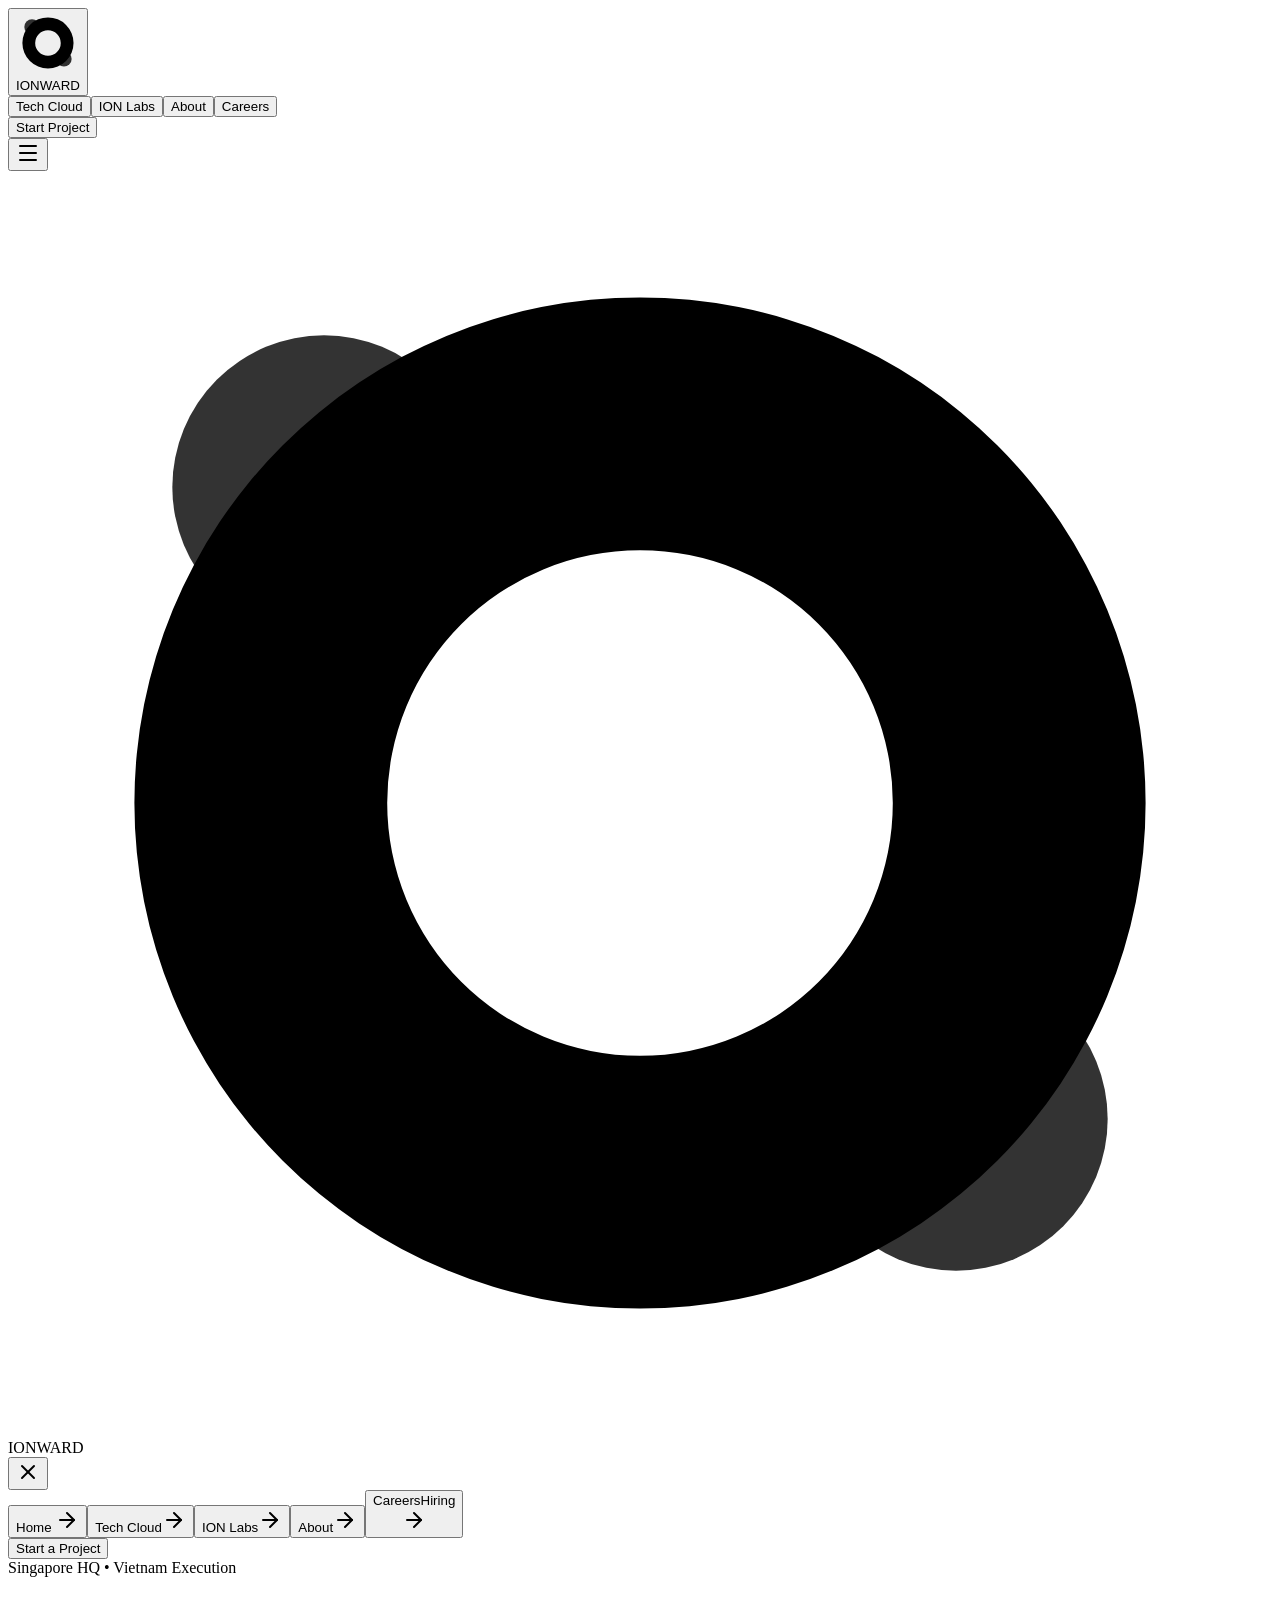
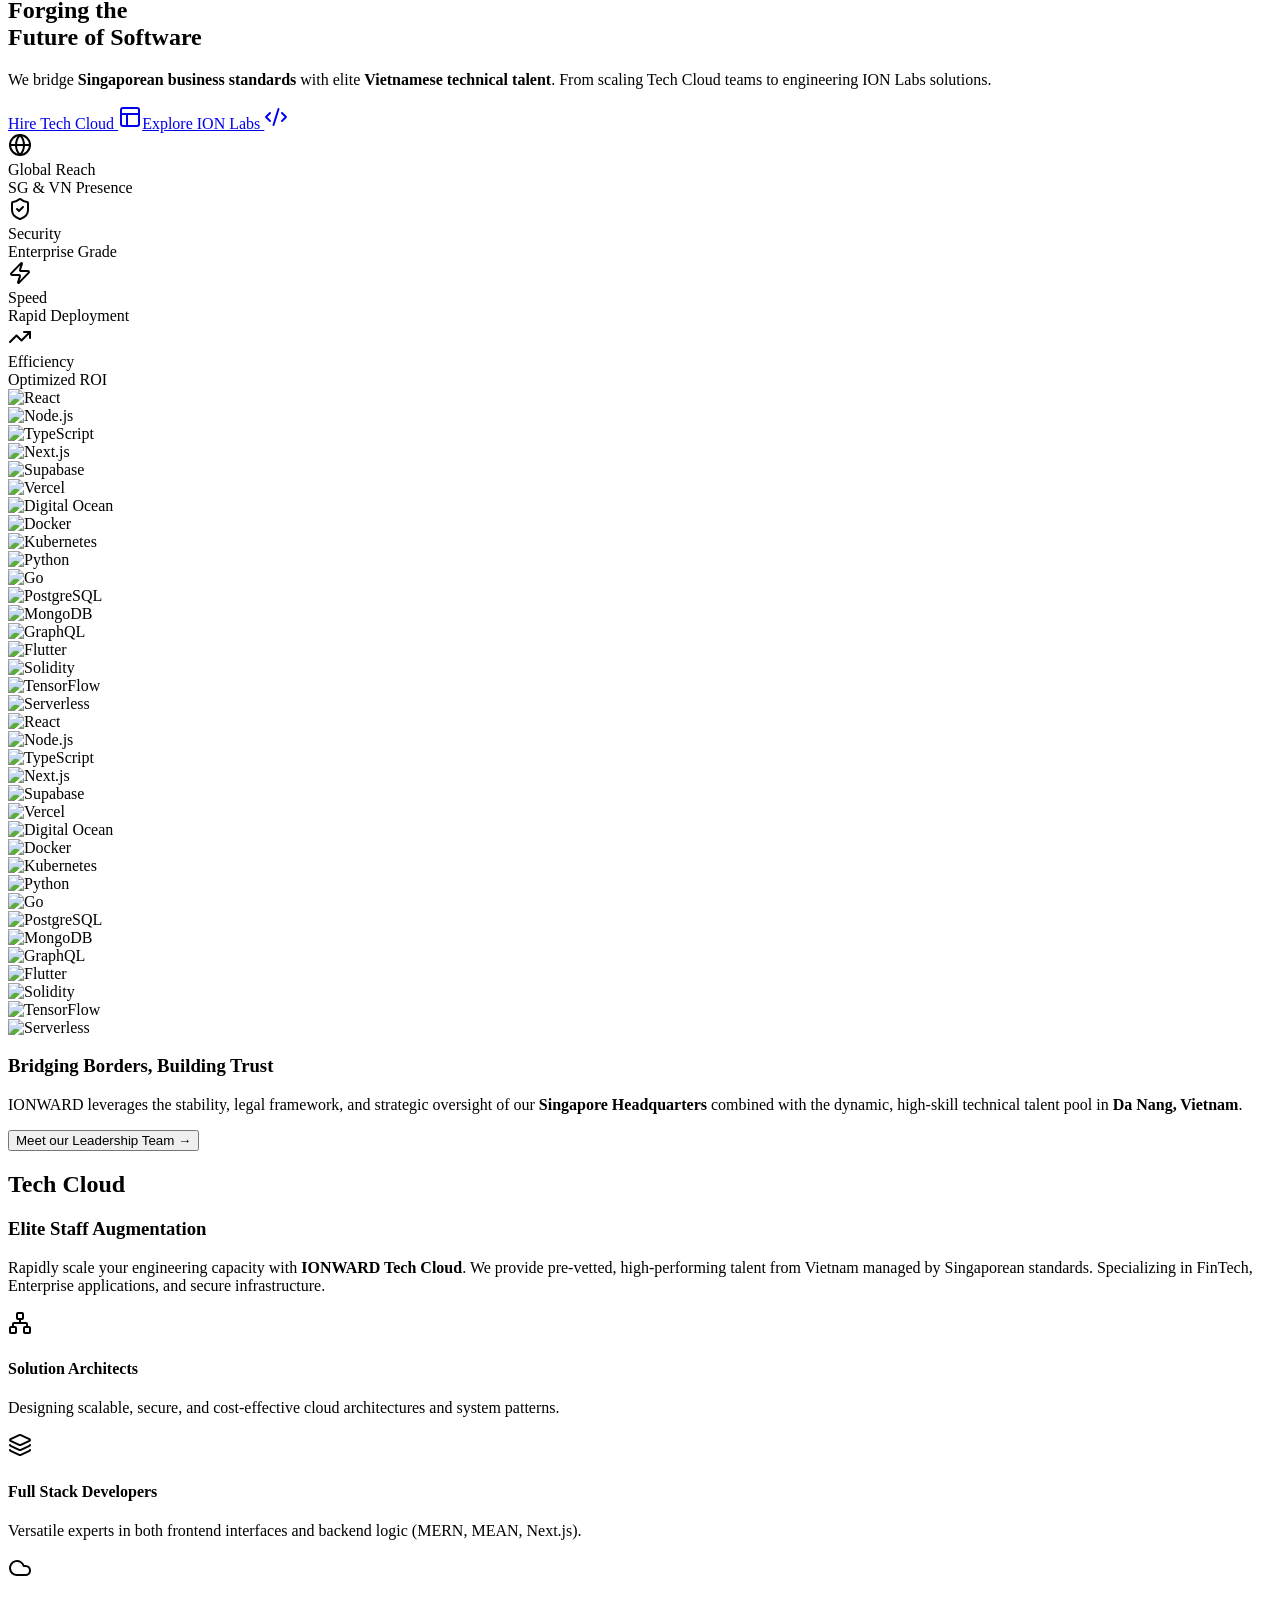
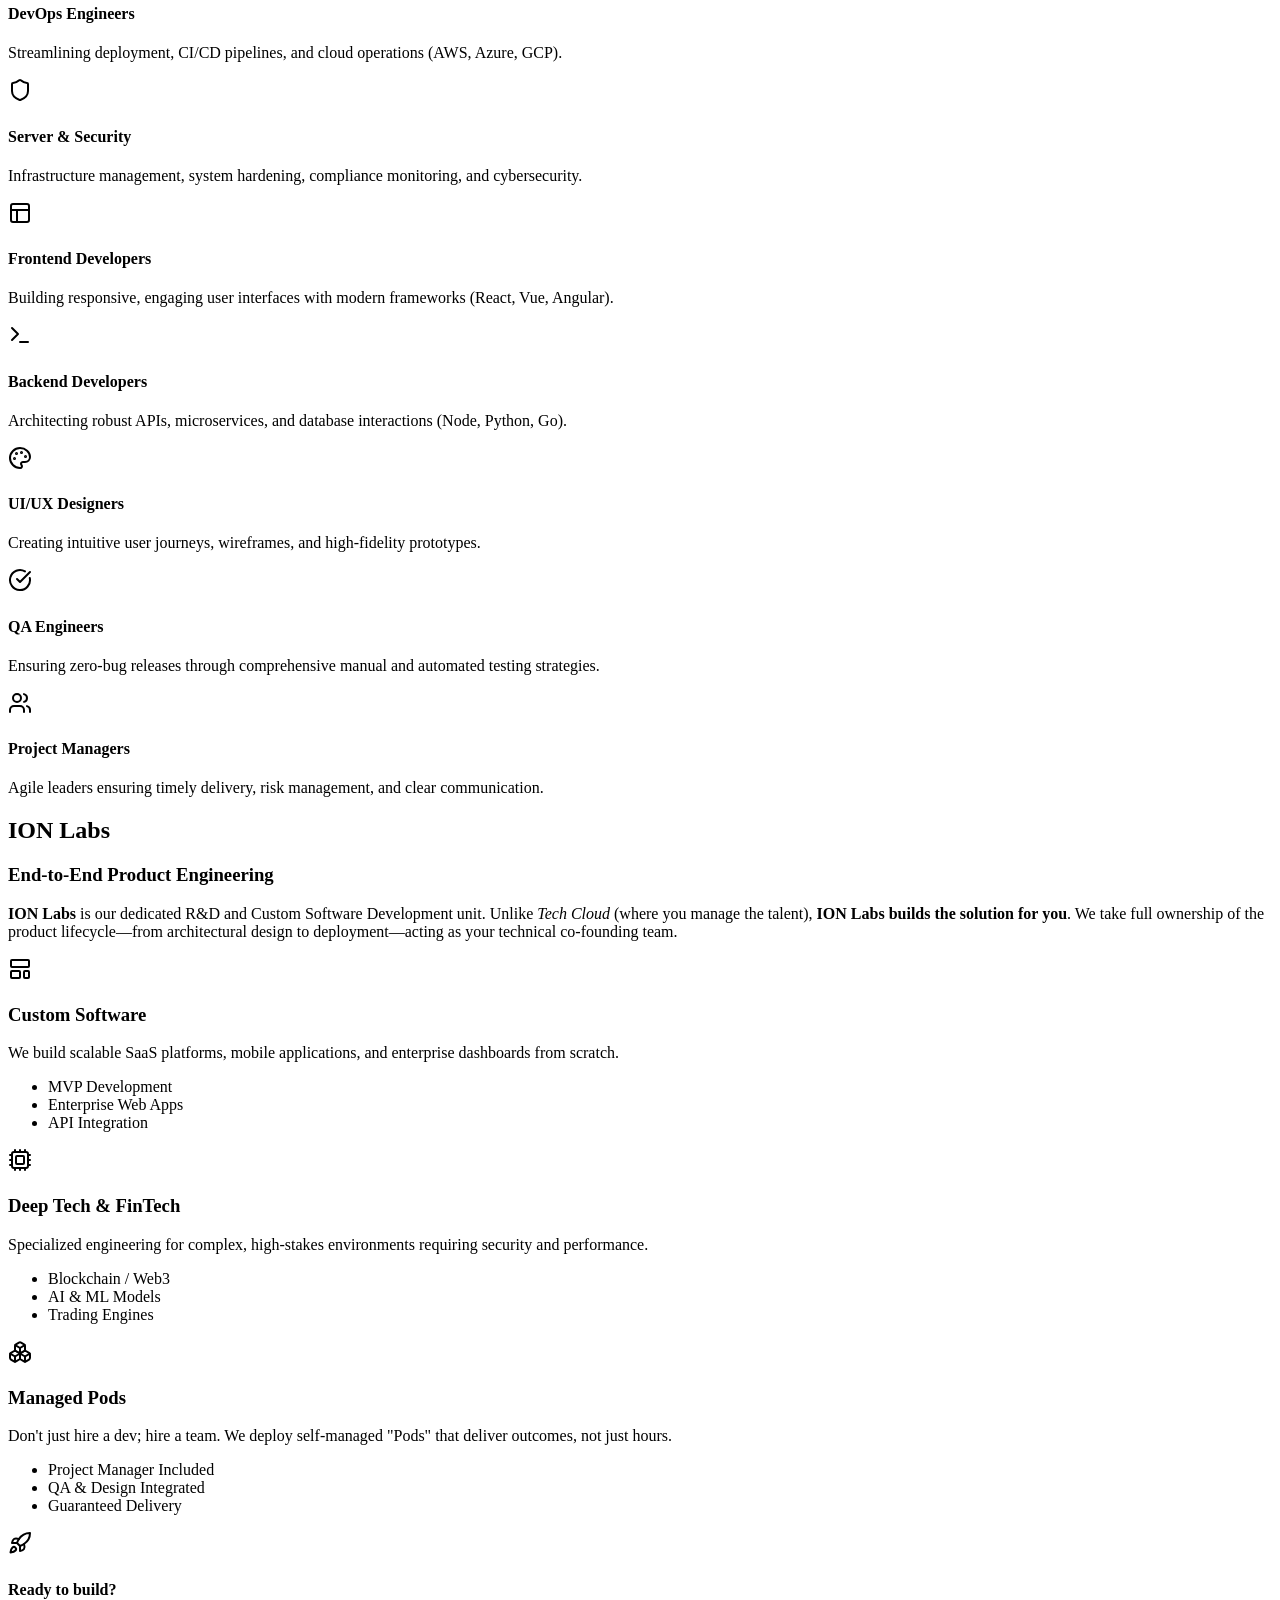
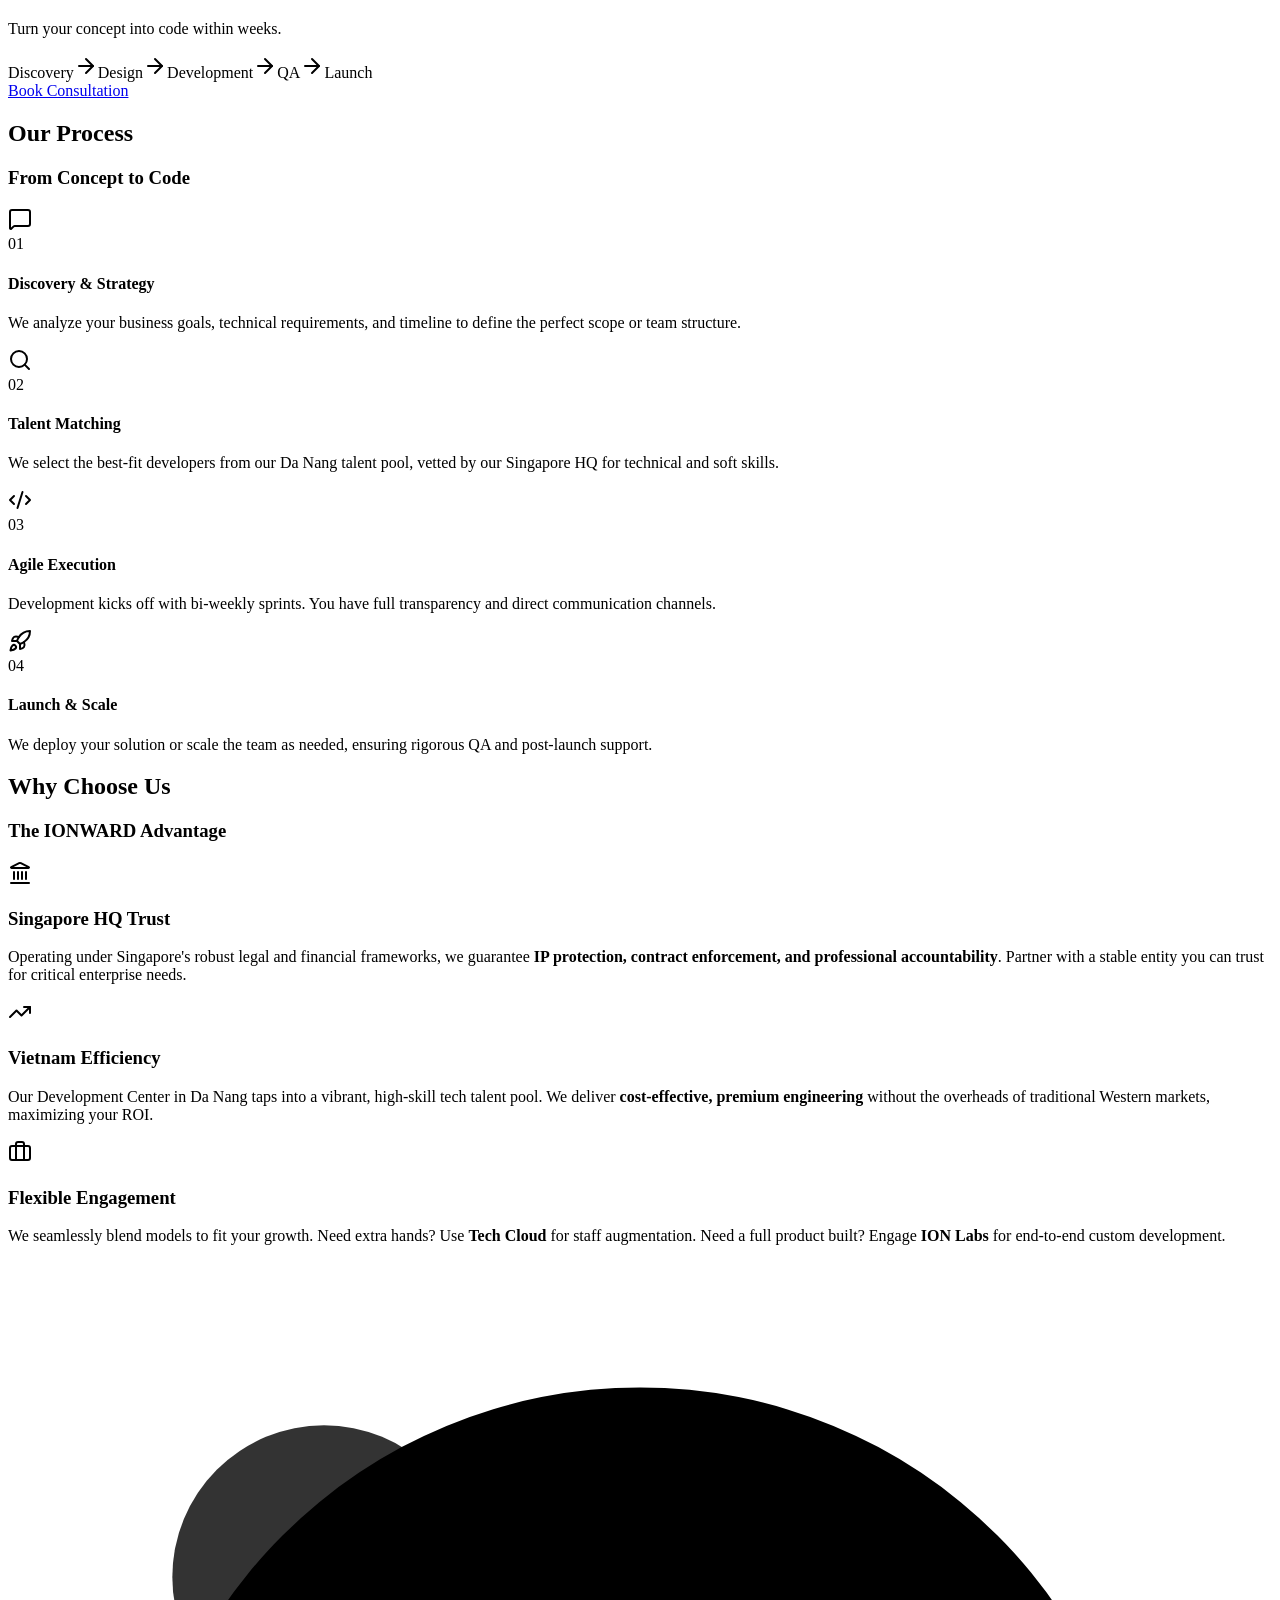
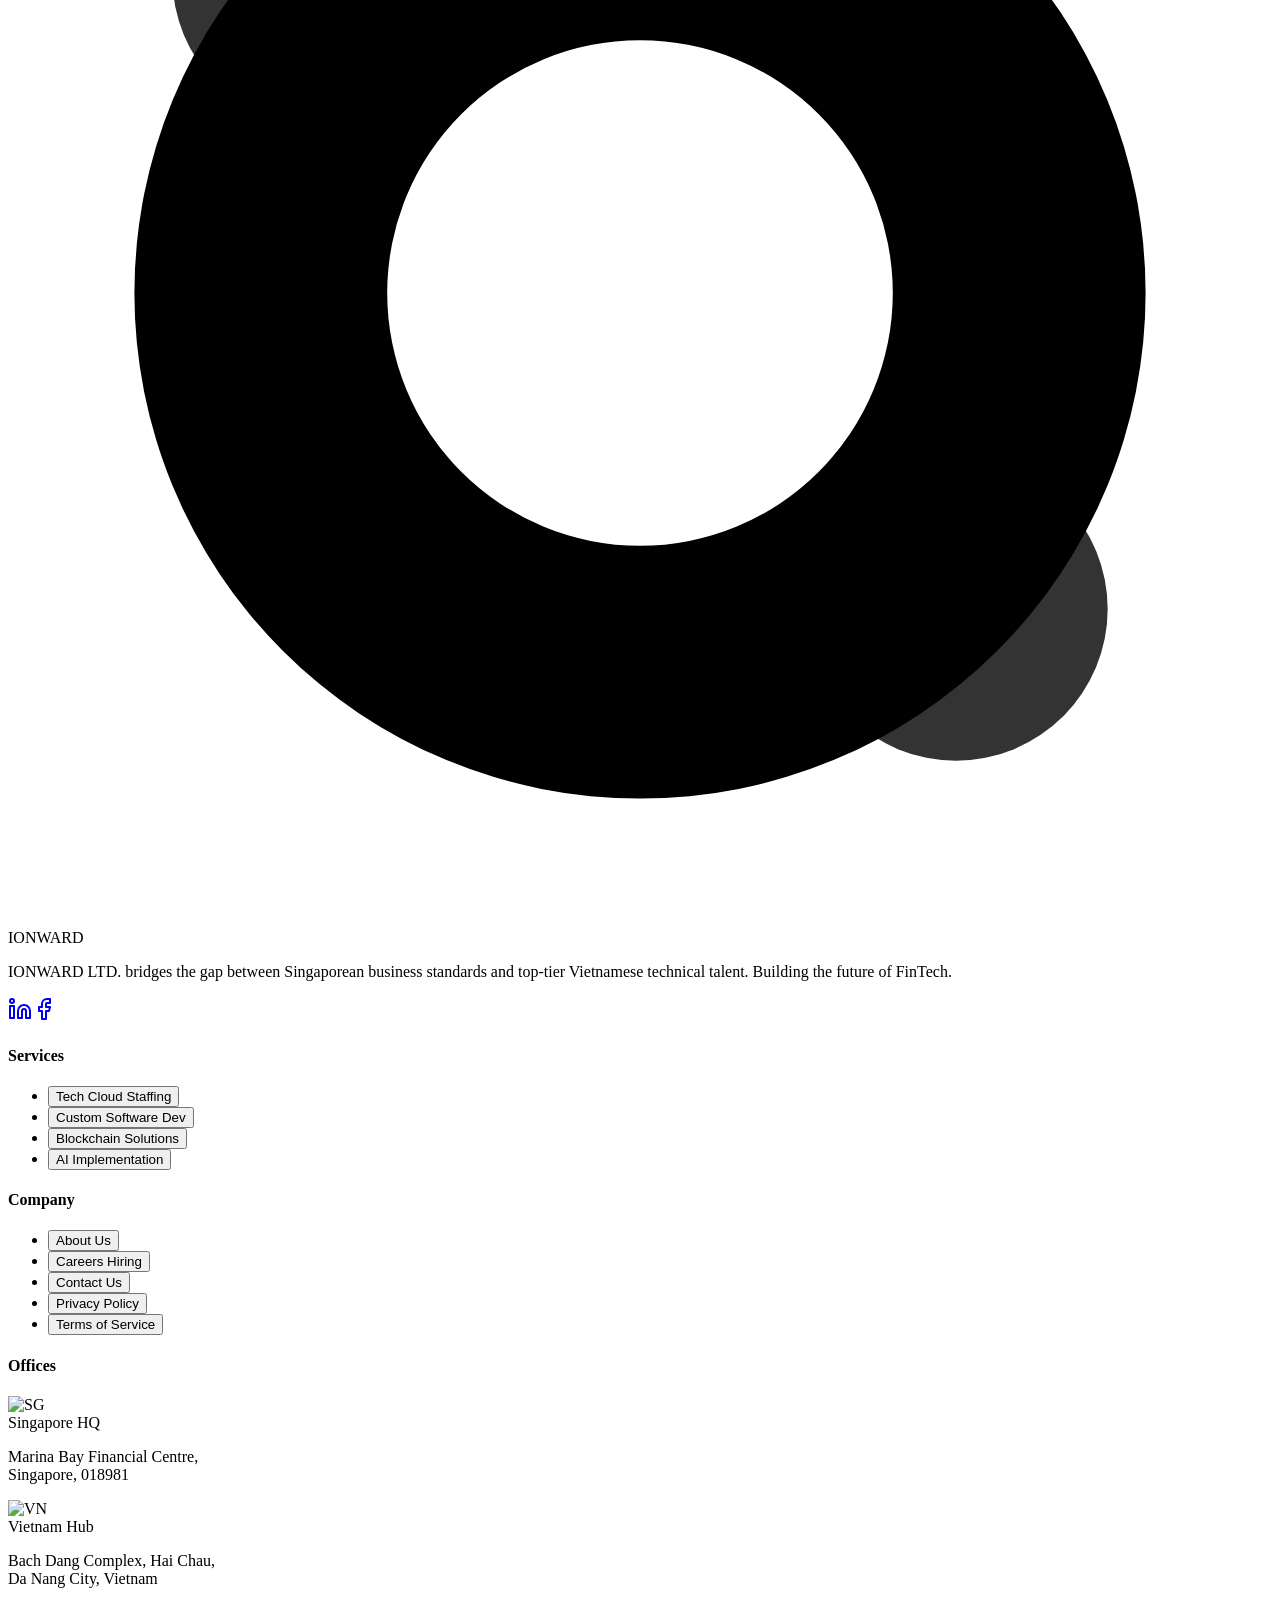
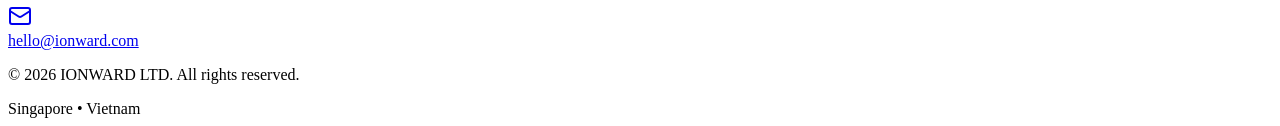
==== index.html @ 07edbe28 "Initial commit: IONWARD LTD. website" ====
<!DOCTYPE html>
<html lang="en">
  <head>
    <meta charset="UTF-8" />
    <meta name="viewport" content="width=device-width, initial-scale=1.0" />
    <title>IONWARD LTD. | Tech Cloud & ION Labs</title>
    <meta name="description" content="Singapore-based Software Development & Staff Augmentation. Expert FinTech & AI Engineering. Hiring Top Tech Talent in Vietnam." />
    
    <!-- Favicon (Teal Logo Mark) -->
    <link rel="icon" type="image/svg+xml" href="data:image/svg+xml,%3Csvg xmlns='http://www.w3.org/2000/svg' viewBox='0 0 100 100'%3E%3Cpath d='M50 10 A40 40 0 1 0 50 90 A40 40 0 1 0 50 10 Z M50 30 A20 20 0 1 1 50 70 A20 20 0 1 1 50 30 Z' fill='%23008988'/%3E%3Ccircle cx='25' cy='25' r='12' fill='%23008988' opacity='0.8'/%3E%3Ccircle cx='75' cy='75' r='12' fill='%23008988' opacity='0.8'/%3E%3C/svg%3E" />

    <!-- Tailwind CSS -->
    <script src="https://cdn.tailwindcss.com"></script>
    
    <!-- Fonts -->
    <link rel="preconnect" href="https://fonts.googleapis.com">
    <link rel="preconnect" href="https://fonts.gstatic.com" crossorigin>
    <link href="https://fonts.googleapis.com/css2?family=Plus+Jakarta+Sans:wght@300;400;500;600;700;800&display=swap" rel="stylesheet">

    <!-- Tailwind Config for Custom Colors and Animations -->
    <script>
      tailwind.config = {
        theme: {
          extend: {
            fontFamily: {
              sans: ['"Plus Jakarta Sans"', 'sans-serif'],
            },
            colors: {
              ion: {
                DEFAULT: '#008988', // Based on the teal logo provided
                light: '#26A69A',
                dark: '#00695C',
                bg: '#F8FAFC',
              },
              slate: {
                850: '#1e293b', 
                900: '#0f172a',
                950: '#020617',
              }
            },
            animation: {
              'gradient-slow': 'gradient 15s ease infinite',
              'float': 'float 6s ease-in-out infinite',
              'pulse-slow': 'pulse 4s cubic-bezier(0.4, 0, 0.6, 1) infinite',
              'scroll': 'scroll 40s linear infinite',
              'fade-in': 'fadeIn 0.5s ease-out forwards',
            },
            keyframes: {
              gradient: {
                '0%, 100%': {
                  'background-size': '200% 200%',
                  'background-position': 'left center'
                },
                '50%': {
                  'background-size': '200% 200%',
                  'background-position': 'right center'
                },
              },
              float: {
                '0%, 100%': { transform: 'translateY(0)' },
                '50%': { transform: 'translateY(-20px)' },
              },
              scroll: {
                '0%': { transform: 'translateX(0)' },
                '100%': { transform: 'translateX(-50%)' },
              },
              fadeIn: {
                '0%': { opacity: '0', transform: 'translateY(10px)' },
                '100%': { opacity: '1', transform: 'translateY(0)' },
              },
              shimmer: {
                '100%': { transform: 'translateX(100%)' }
              }
            }
          }
        }
      }
    </script>
    <style>
      /* Smooth scrolling */
      html {
        scroll-behavior: smooth;
      }

      /* Custom Scrollbar */
      ::-webkit-scrollbar {
        width: 10px;
      }
      ::-webkit-scrollbar-track {
        background: #f1f5f9; 
      }
      ::-webkit-scrollbar-thumb {
        background: #94a3b8; 
        border-radius: 5px;
        border: 2px solid #f1f5f9;
      }
      ::-webkit-scrollbar-thumb:hover {
        background: #64748b; 
      }
      
      /* Custom utility for the subtle hero background */
      .hero-gradient {
        background: linear-gradient(-45deg, #020617, #0f2e2e, #1e293b, #113030);
        background-size: 300% 300%;
        animation: hero-gradient-animation 30s ease-in-out infinite alternate;
      }

      @keyframes hero-gradient-animation {
        0% {
          background-position: 0% 50%;
        }
        50% {
          background-position: 100% 50%;
        }
        100% {
          background-position: 0% 50%;
        }
      }
    </style>

<link rel="stylesheet" href="/index.css">
  <script type="importmap">
{
  "imports": {
    "react-dom/": "https://esm.sh/react-dom@^19.2.3/",
    "lucide-react": "https://esm.sh/lucide-react@^0.562.0",
    "react/": "https://esm.sh/react@^19.2.3/",
    "react": "https://esm.sh/react@^19.2.3"
  }
}
</script>
  <script type="module" crossorigin src="/assets/index-W-y3HsXq.js"></script>
</head>
  <body class="bg-ion-bg text-slate-800 antialiased">
    <div id="root"></div>
</body>
</html>
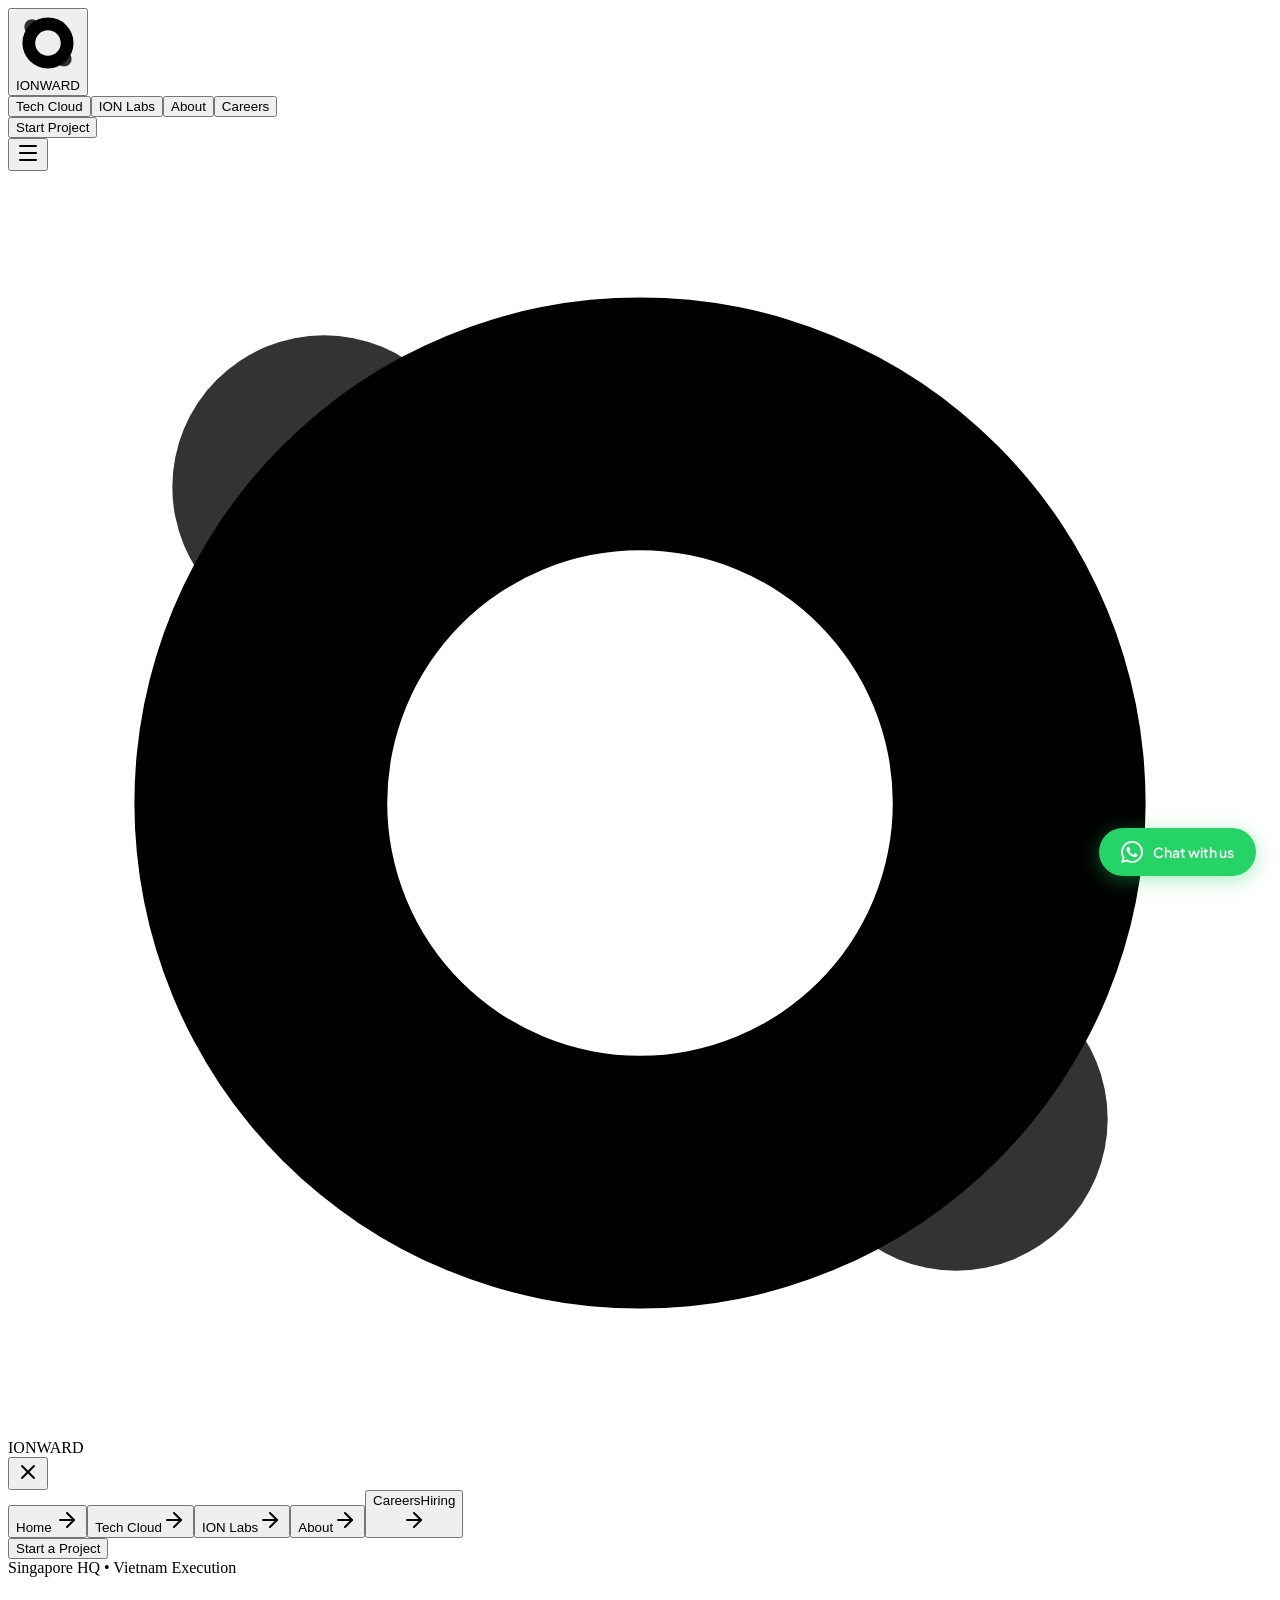
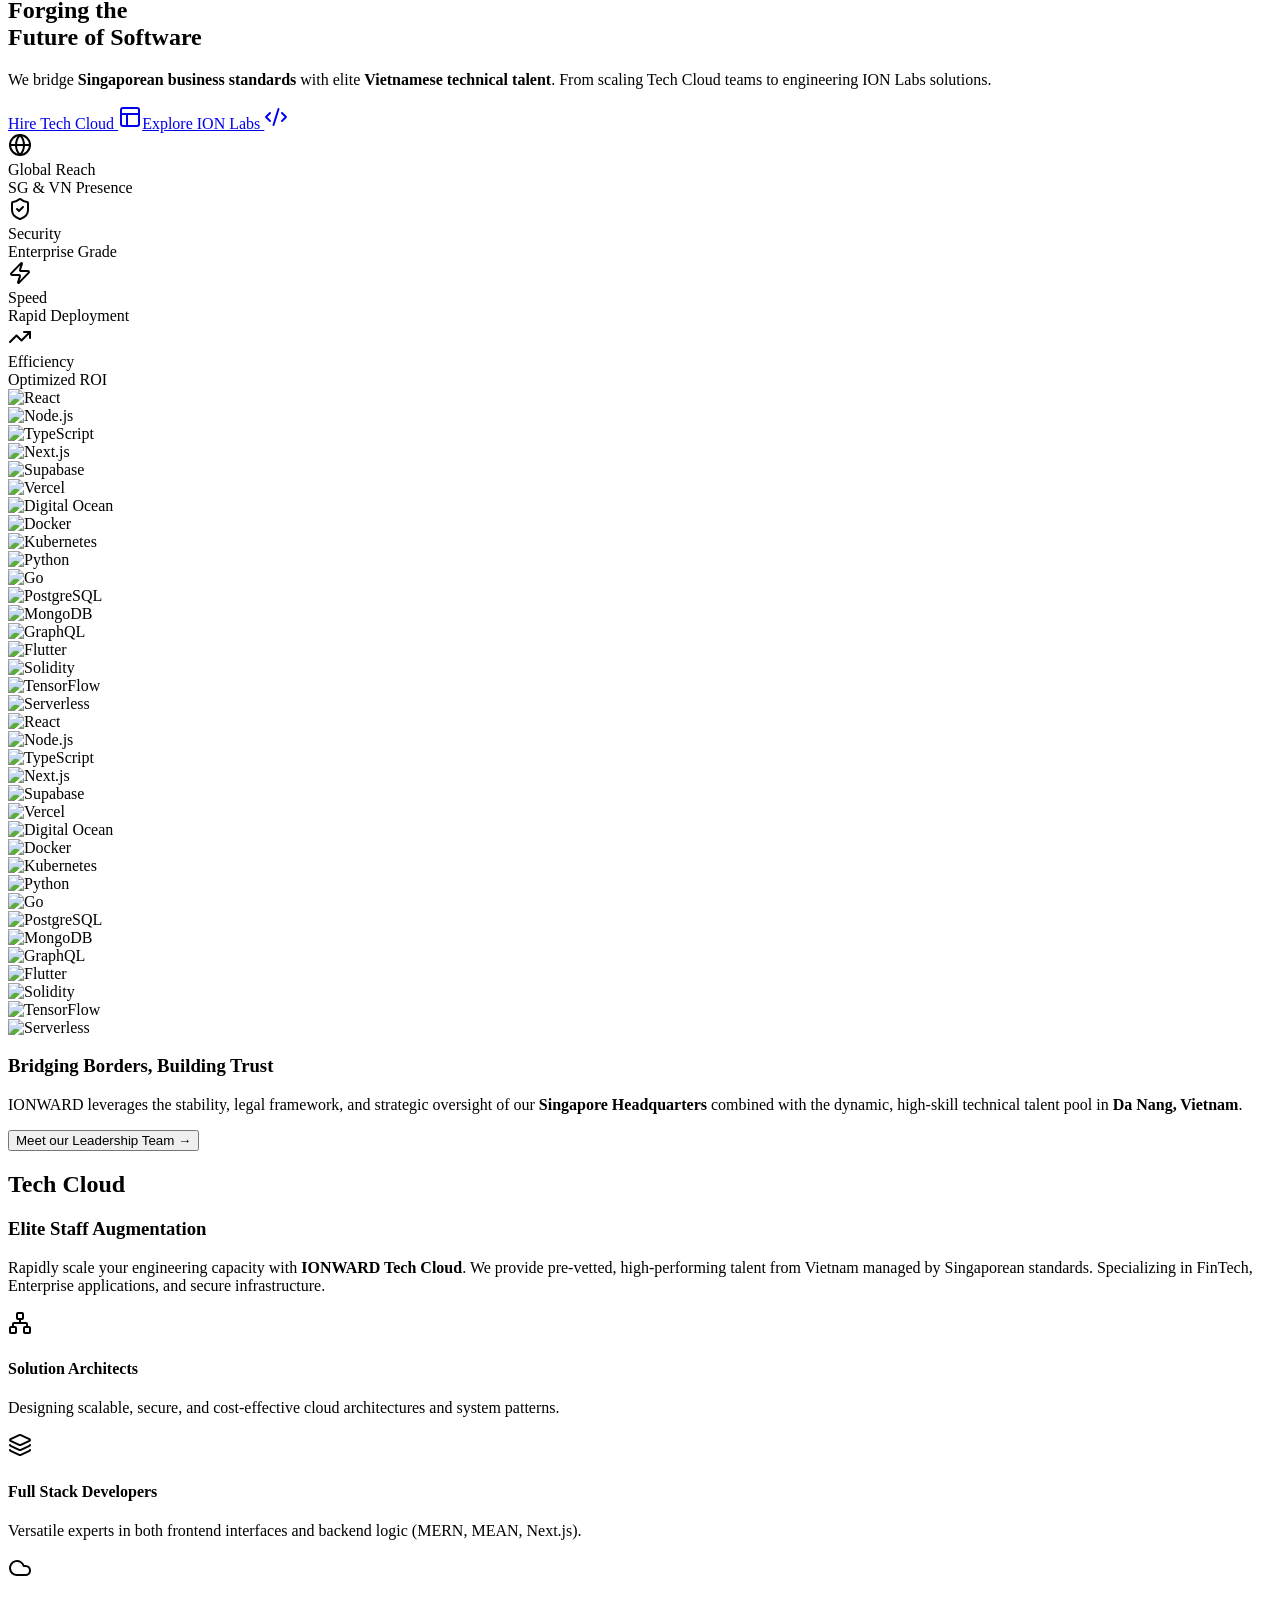
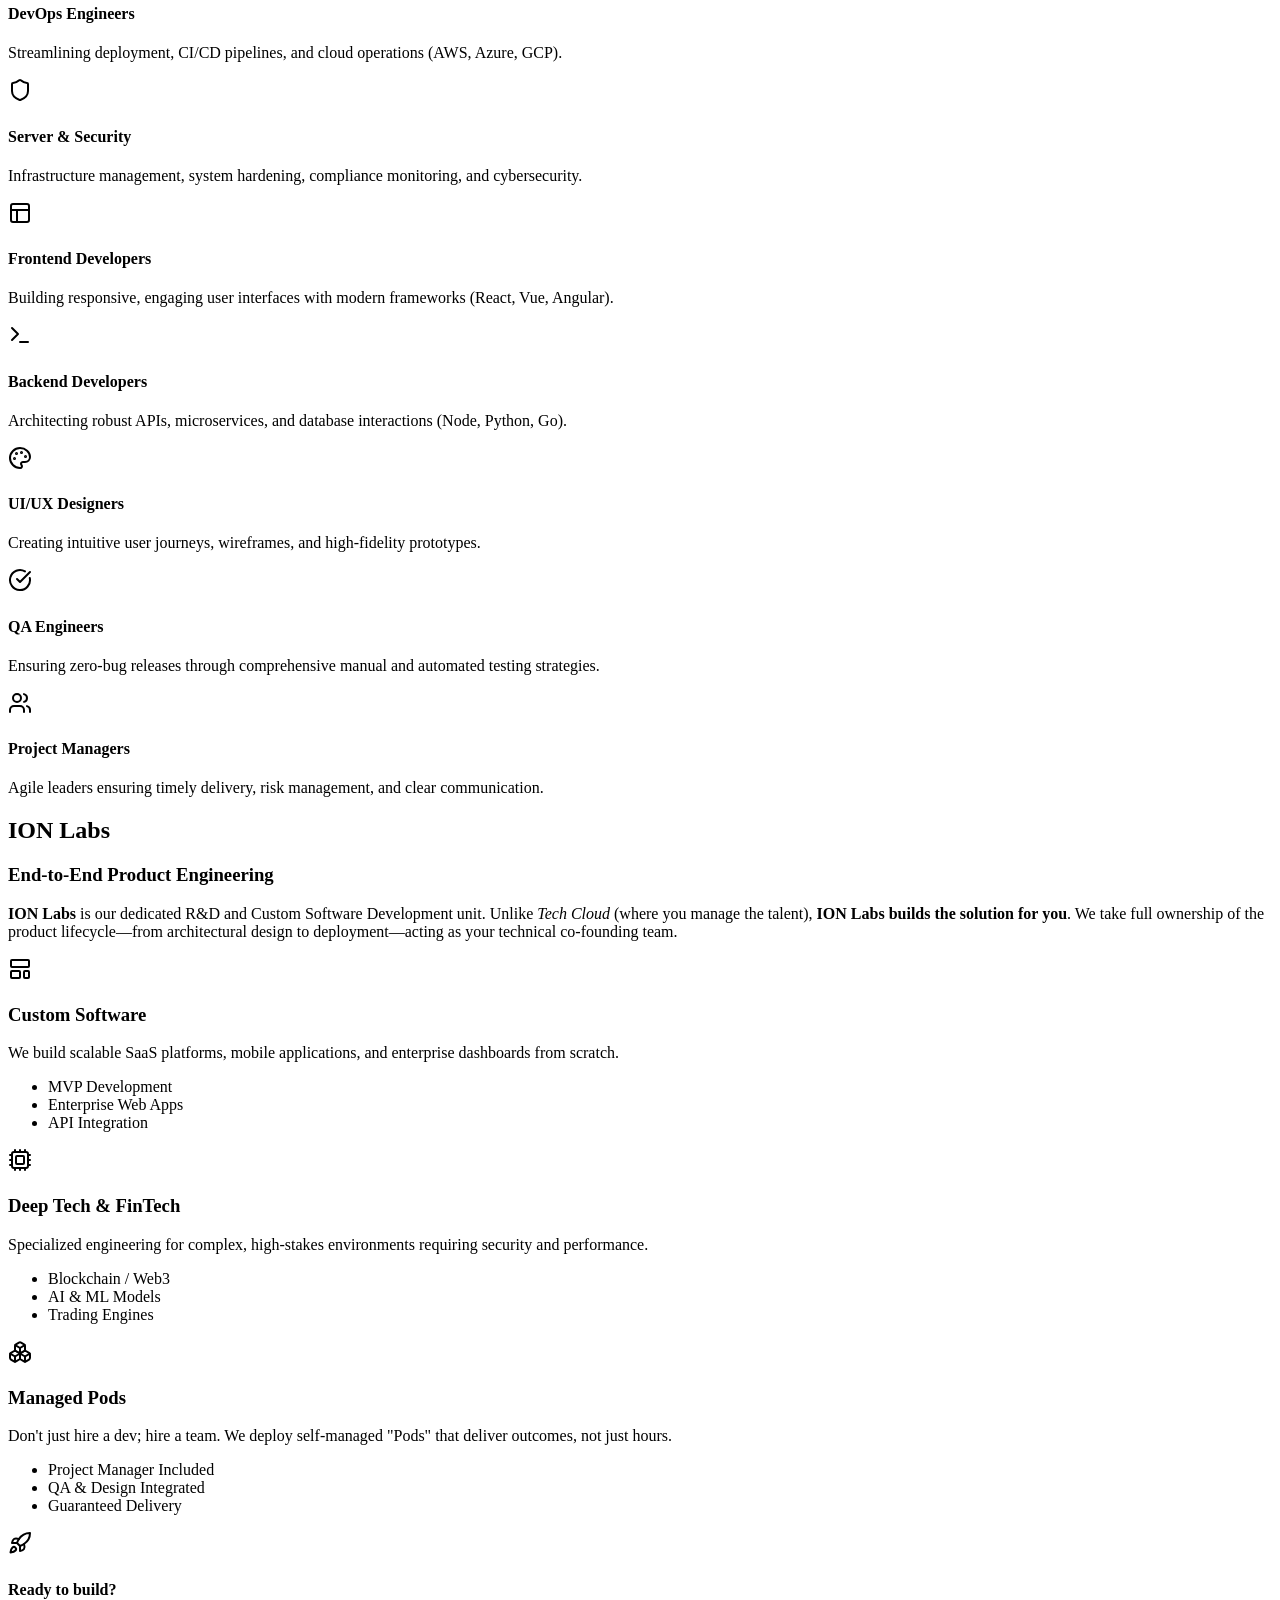
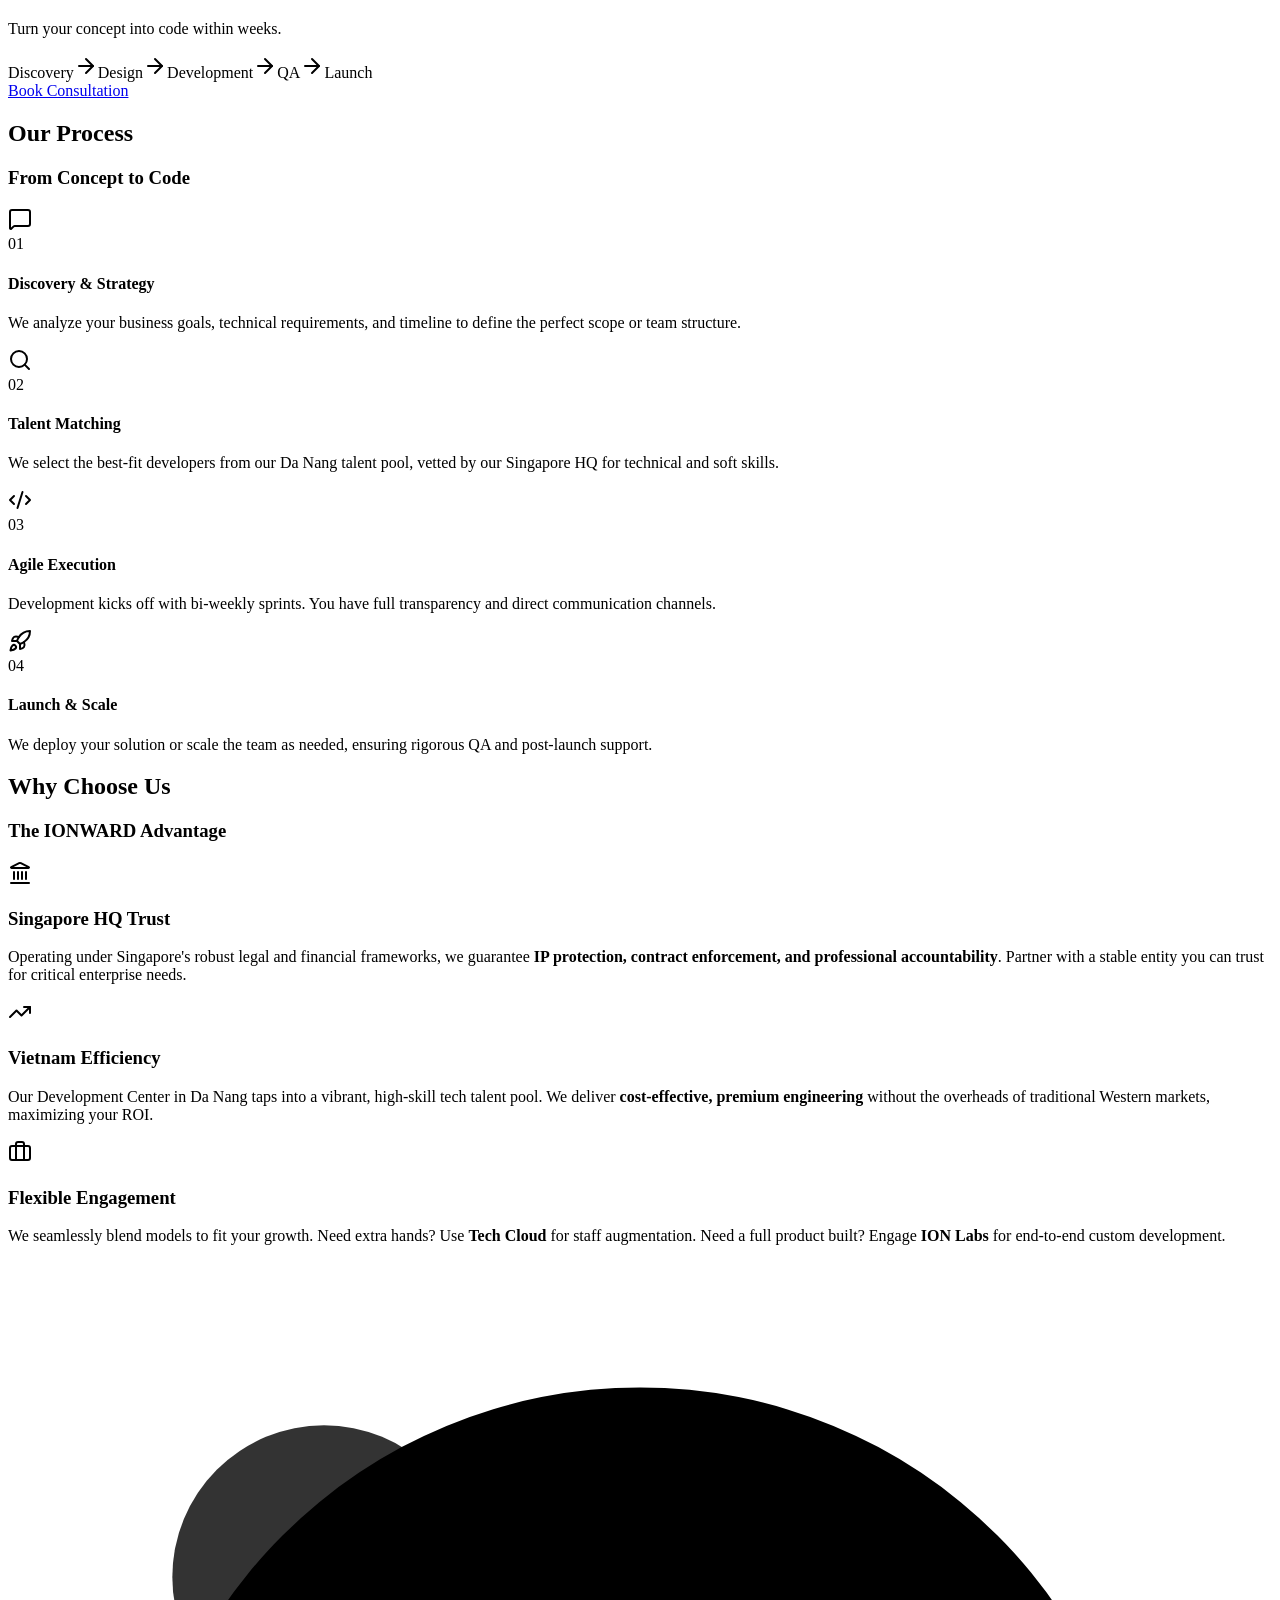
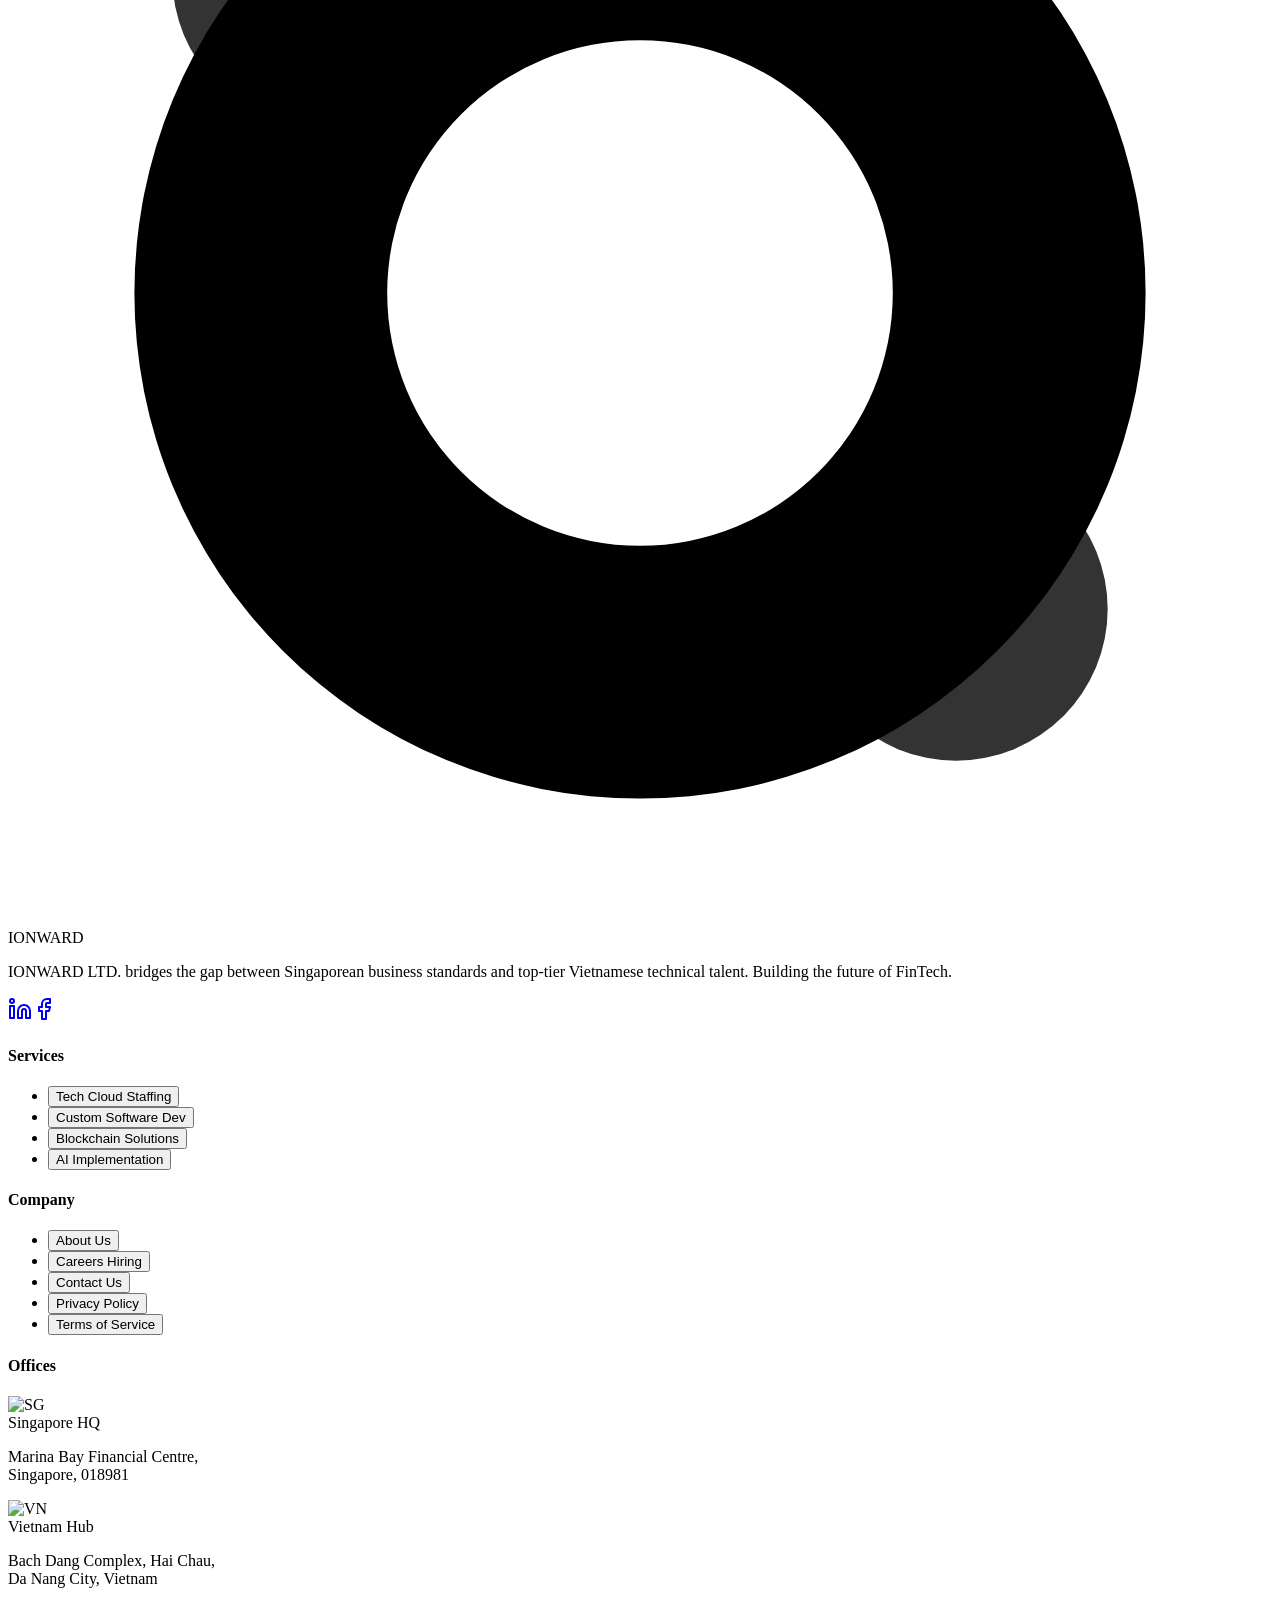
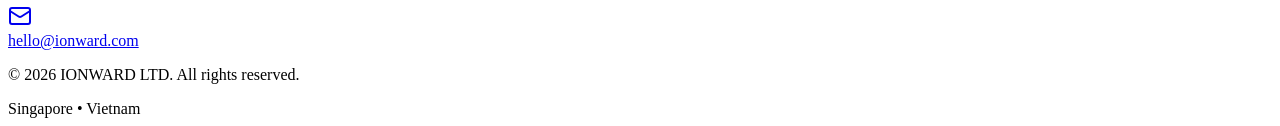
==== commit 7db187e7: "Add 'What We're Building' section + floating WhatsApp button" ====
--- a/index.html
+++ b/index.html
@@ -5,6 +5,17 @@
     <meta name="viewport" content="width=device-width, initial-scale=1.0" />
     <title>IONWARD LTD. | Tech Cloud & ION Labs</title>
     <meta name="description" content="Singapore-based Software Development & Staff Augmentation. Expert FinTech & AI Engineering. Hiring Top Tech Talent in Vietnam." />
+    <!-- Open Graph / Social Preview -->
+    <meta property="og:type" content="website" />
+    <meta property="og:url" content="https://ionward.com/" />
+    <meta property="og:title" content="IONWARD LTD. | Tech Cloud & ION Labs" />
+    <meta property="og:description" content="Singapore-based Software Development & Staff Augmentation. Expert FinTech & AI Engineering. Hiring Top Tech Talent in Vietnam." />
+    <meta property="og:image" content="https://ionward.com/og-preview.png" />
+    <meta property="og:site_name" content="IONWARD LTD." />
+    <meta name="twitter:card" content="summary_large_image" />
+    <meta name="twitter:title" content="IONWARD LTD. | Tech Cloud & ION Labs" />
+    <meta name="twitter:description" content="Singapore-based Software Development & Staff Augmentation. Expert FinTech & AI Engineering." />
+    <meta name="twitter:image" content="https://ionward.com/og-preview.png" />
     
     <!-- Favicon (Teal Logo Mark) -->
     <link rel="icon" type="image/svg+xml" href="data:image/svg+xml,%3Csvg xmlns='http://www.w3.org/2000/svg' viewBox='0 0 100 100'%3E%3Cpath d='M50 10 A40 40 0 1 0 50 90 A40 40 0 1 0 50 10 Z M50 30 A20 20 0 1 1 50 70 A20 20 0 1 1 50 30 Z' fill='%23008988'/%3E%3Ccircle cx='25' cy='25' r='12' fill='%23008988' opacity='0.8'/%3E%3Ccircle cx='75' cy='75' r='12' fill='%23008988' opacity='0.8'/%3E%3C/svg%3E" />
@@ -118,7 +129,71 @@
       }
     </style>
 
-<link rel="stylesheet" href="/index.css">
+  <link rel="stylesheet" href="/index.css">
+
+  <!-- DOM Patches: applied after React renders -->
+  <script>
+    (function () {
+      var patched = { scrollIndicator: false, leadershipLink: false, heroCta: false };
+
+      function applyPatches() {
+        // Patch 1: Scroll indicator — hide on first scroll
+        if (!patched.scrollIndicator) {
+          var bounceEl = document.querySelector('.animate-bounce');
+          if (bounceEl) {
+            var wrapper = bounceEl.closest('.flex.justify-center');
+            if (wrapper) {
+              wrapper.classList.add('ionward-scroll-indicator');
+              window.addEventListener('scroll', function () {
+                wrapper.classList.add('hidden');
+              }, { once: true, passive: true });
+              patched.scrollIndicator = true;
+            }
+          }
+        }
+
+        // Patch 2: Remove "Meet our Leadership Team" link
+        if (!patched.leadershipLink) {
+          var allLinks = document.querySelectorAll('a');
+          for (var i = 0; i < allLinks.length; i++) {
+            if (allLinks[i].textContent.trim() === 'Meet our Leadership Team \u2192') {
+              allLinks[i].style.display = 'none';
+              patched.leadershipLink = true;
+              break;
+            }
+          }
+        }
+
+        // Patch 3: Hero CTA — "Hire Tech Cloud" → "Hire a Developer in 48hrs"
+        if (!patched.heroCta) {
+          var anchors = document.querySelectorAll('a[href="#cloud"]');
+          for (var j = 0; j < anchors.length; j++) {
+            var nodes = anchors[j].childNodes;
+            for (var k = 0; k < nodes.length; k++) {
+              if (nodes[k].nodeType === 3 && nodes[k].textContent.indexOf('Hire Tech Cloud') !== -1) {
+                nodes[k].textContent = 'Hire a Developer in 48hrs ';
+                patched.heroCta = true;
+                break;
+              }
+            }
+          }
+        }
+
+        return patched.scrollIndicator && patched.leadershipLink && patched.heroCta;
+      }
+
+      // Observe DOM until React has rendered all patches
+      var observer = new MutationObserver(function () {
+        if (applyPatches()) observer.disconnect();
+      });
+
+      document.addEventListener('DOMContentLoaded', function () {
+        applyPatches();
+        observer.observe(document.body, { childList: true, subtree: true });
+        setTimeout(function () { observer.disconnect(); }, 8000);
+      });
+    })();
+  </script>
   <script type="importmap">
 {
   "imports": {
@@ -133,5 +208,104 @@
 </head>
   <body class="bg-ion-bg text-slate-800 antialiased">
     <div id="root"></div>
+  <!-- Inject: Projects Section + WhatsApp Button -->
+  <script>
+  (function () {
+    var WHATSAPP = '6512345678'; // UPDATE: SG number, no + or spaces
+    var WA_MSG   = encodeURIComponent('Hi IONWARD! I’d like to discuss a project.');
+    var done = false;
+
+    var PROJECTS = [
+      { cat:'FinTech',       cc:'#008988', bg:'rgba(0,137,136,0.1)',  title:'Core Banking Platform',          desc:'Multi-currency ledger with real-time transaction processing & regulatory reporting for a digital bank.',         stack:['Spring Boot','React','PostgreSQL','Kafka','AWS'],       status:'In Progress', sc:'#22c55e' },
+      { cat:'AI / ML',       cc:'#8b5cf6', bg:'rgba(139,92,246,0.1)', title:'KYC / AML Intelligence Engine',  desc:'AI-powered identity verification and anti-money laundering detection with real-time risk scoring.',             stack:['Python','FastAPI','TensorFlow','Redis','Docker'],       status:'Testing',     sc:'#3b82f6' },
+      { cat:'HR Tech',       cc:'#f59e0b', bg:'rgba(245,158,11,0.1)', title:'HRIS & Payroll Engine',          desc:'Integrated HR platform with automated payroll, leave management, and multi-country compliance reporting.',      stack:['Next.js','Node.js','Supabase','TypeScript','Docker'],   status:'Deployed',    sc:'#06b6d4' },
+      { cat:'FinTech',       cc:'#008988', bg:'rgba(0,137,136,0.1)',  title:'Crypto Exchange Infrastructure', desc:'High-frequency trading engine and order book management for a regulated digital asset exchange.',               stack:['Go','Kafka','Kubernetes','gRPC','TimescaleDB'],         status:'In Progress', sc:'#22c55e' },
+      { cat:'RegTech',       cc:'#ec4899', bg:'rgba(236,72,153,0.1)', title:'Regulatory Compliance Suite',    desc:'Automated MAS/SEC reporting and audit trail management with a configurable rule engine.',                       stack:['Java','Spring Boot','Oracle DB','Angular','Jenkins'],   status:'Testing',     sc:'#3b82f6' },
+      { cat:'Data Platform', cc:'#f97316', bg:'rgba(249,115,22,0.1)', title:'Real-time Trading Dashboard',    desc:'Low-latency visualization for live market feeds, portfolio analytics, and risk exposure monitoring.',           stack:['React','WebSocket','TypeScript','D3.js','ClickHouse'],  status:'In Progress', sc:'#22c55e' }
+    ];
+
+    function badge(tech) {
+      return '<span style="display:inline-block;padding:2px 9px;border-radius:9999px;background:rgba(148,163,184,0.08);color:#94a3b8;font-size:11px;font-weight:500;border:1px solid rgba(148,163,184,0.14);margin:2px 2px 2px 0;">' + tech + '</span>';
+    }
+
+    function card(p) {
+      return '<div class="ionward-project-card" style="background:linear-gradient(135deg,rgba(30,41,59,0.85),rgba(15,23,42,0.95));border:1px solid rgba(148,163,184,0.1);border-radius:16px;padding:1.5rem;position:relative;overflow:hidden;">'
+        + '<div style="position:absolute;top:0;left:0;width:3px;height:100%;background:' + p.cc + ';border-radius:16px 0 0 16px;"></div>'
+        + '<div style="display:flex;align-items:center;justify-content:space-between;margin-bottom:.875rem;">'
+        + '<span style="padding:3px 11px;border-radius:9999px;background:' + p.bg + ';color:' + p.cc + ';border:1px solid ' + p.cc + '44;font-size:10px;font-weight:700;letter-spacing:.08em;text-transform:uppercase;">' + p.cat + '</span>'
+        + '<span style="display:flex;align-items:center;font-size:11px;color:#64748b;"><span style="width:7px;height:7px;border-radius:50%;background:' + p.sc + ';display:inline-block;margin-right:5px;box-shadow:0 0 0 3px ' + p.sc + '22;"></span>' + p.status + '</span>'
+        + '</div>'
+        + '<h3 style="font-size:1.05rem;font-weight:700;color:#f1f5f9;margin-bottom:.5rem;line-height:1.4;font-family:\'Plus Jakarta Sans\',sans-serif;">' + p.title + '</h3>'
+        + '<p style="font-size:.875rem;color:#94a3b8;line-height:1.65;margin-bottom:1rem;">' + p.desc + '</p>'
+        + '<div>' + p.stack.map(badge).join('') + '</div>'
+        + '</div>';
+    }
+
+    function buildSection() {
+      return '<section id="live-projects" style="background:#0f172a;padding:5rem 1.5rem;border-top:1px solid rgba(148,163,184,0.06);">'
+        + '<div style="max-width:1200px;margin:0 auto;">'
+        + '<div style="text-align:center;margin-bottom:3rem;">'
+        + '<span style="display:inline-block;background:rgba(0,137,136,0.12);color:#26a69a;border:1px solid rgba(0,137,136,0.25);padding:5px 16px;border-radius:9999px;font-size:11px;font-weight:700;letter-spacing:.1em;text-transform:uppercase;margin-bottom:1.125rem;">Live Projects</span>'
+        + '<h2 style="font-size:clamp(1.75rem,4vw,2.5rem);font-weight:800;color:#f8fafc;margin-bottom:1rem;font-family:\'Plus Jakarta Sans\',sans-serif;line-height:1.2;">What We\'re Building Right Now</h2>'
+        + '<p style="color:#94a3b8;max-width:540px;margin:0 auto;line-height:1.75;font-size:.9375rem;">Real projects at scale. Our engineers are actively shipping across FinTech, AI/ML, and enterprise platforms — client names kept confidential under NDA.</p>'
+        + '</div>'
+        + '<div style="display:grid;grid-template-columns:repeat(auto-fit,minmax(320px,1fr));gap:1.25rem;margin-bottom:2.5rem;">'
+        + PROJECTS.map(card).join('')
+        + '</div>'
+        + '<p style="text-align:center;color:#475569;font-size:.8125rem;">All projects are under NDA. Technology stacks and project types are shared for capability demonstration only.</p>'
+        + '</div></section>';
+    }
+
+    function buildWABtn() {
+      return '<a id="ionward-whatsapp-btn" href="https://wa.me/' + WHATSAPP + '?text=' + WA_MSG + '" target="_blank" rel="noopener" title="Chat with us on WhatsApp" style="position:fixed;bottom:24px;right:24px;z-index:9999;display:flex;align-items:center;gap:10px;background:#25d366;color:white;padding:13px 22px;border-radius:9999px;box-shadow:0 4px 20px rgba(37,211,102,0.4);font-family:\'Plus Jakarta Sans\',sans-serif;font-size:14px;font-weight:600;text-decoration:none;transition:all .3s ease;animation:ionward-wa-pulse 3s ease-in-out infinite;">'
+        + '<svg width="22" height="22" viewBox="0 0 24 24" fill="white" style="flex-shrink:0;"><path d="M17.472 14.382c-.297-.149-1.758-.867-2.03-.967-.273-.099-.471-.148-.67.15-.197.297-.767.966-.94 1.164-.173.199-.347.223-.644.075-.297-.15-1.255-.463-2.39-1.475-.883-.788-1.48-1.761-1.653-2.059-.173-.297-.018-.458.13-.606.134-.133.298-.347.446-.52.149-.174.198-.298.298-.497.099-.198.05-.371-.025-.52-.075-.149-.669-1.612-.916-2.207-.242-.579-.487-.5-.669-.51-.173-.008-.371-.01-.57-.01-.198 0-.52.074-.792.372-.272.297-1.04 1.016-1.04 2.479 0 1.462 1.065 2.875 1.213 3.074.149.198 2.096 3.2 5.077 4.487.709.306 1.262.489 1.694.625.712.227 1.36.195 1.871.118.571-.085 1.758-.719 2.006-1.413.248-.694.248-1.289.173-1.413-.074-.124-.272-.198-.57-.347m-5.421 7.403h-.004a9.87 9.87 0 01-5.031-1.378l-.361-.214-3.741.982.998-3.648-.235-.374a9.86 9.86 0 01-1.51-5.26c.001-5.45 4.436-9.884 9.888-9.884 2.64 0 5.122 1.03 6.988 2.898a9.825 9.825 0 012.893 6.994c-.003 5.45-4.437 9.884-9.885 9.884m8.413-18.297A11.815 11.815 0 0012.05 0C5.495 0 .16 5.335.157 11.892c0 2.096.547 4.142 1.588 5.945L.057 24l6.305-1.654a11.882 11.882 0 005.683 1.448h.005c6.554 0 11.89-5.335 11.893-11.893a11.821 11.821 0 00-3.48-8.413Z"/></svg>'
+        + '<span>Chat with us</span></a>';
+    }
+
+    function inject() {
+      if (done) return true;
+
+      // Inject WhatsApp button immediately (no anchor needed)
+      if (!document.getElementById('ionward-whatsapp-btn')) {
+        var wa = document.createElement('div');
+        wa.innerHTML = buildWABtn();
+        document.body.appendChild(wa.firstElementChild);
+      }
+
+      // Find careers section: look for any div containing a careers@ionward link
+      var anchor = document.querySelector('a[href*="careers@ionward"]');
+      if (!anchor) return false;
+
+      // Walk up to find a top-level block (div with no section ancestor, direct child of main container)
+      var block = anchor;
+      while (block.parentElement && block.parentElement !== document.body && !block.parentElement.id) {
+        block = block.parentElement;
+      }
+      // Also try id="open-roles" or similar known ids
+      var target = document.getElementById('open-roles') || document.getElementById('careers') || block;
+      if (!target || !target.parentNode) return false;
+
+      if (document.getElementById('live-projects')) { done = true; return true; } // already injected
+
+      var tmp = document.createElement('div');
+      tmp.innerHTML = buildSection();
+      target.parentNode.insertBefore(tmp.firstElementChild, target);
+      done = true;
+      return true;
+    }
+
+    // Run on DOMContentLoaded and keep observing indefinitely for SPA navigation
+    var obs = new MutationObserver(function () { inject(); });
+    document.addEventListener('DOMContentLoaded', function () {
+      obs.observe(document.body, { childList: true, subtree: true });
+      // Also inject WhatsApp button immediately
+      if (!document.getElementById('ionward-whatsapp-btn')) {
+        var wa = document.createElement('div');
+        wa.innerHTML = buildWABtn();
+        document.body.appendChild(wa.firstElementChild);
+      }
+    });
+  })();
+  </script>
 </body>
 </html>
--- a/index.css
+++ b/index.css
@@ -0,0 +1,84 @@
+/* =============================================
+   IONWARD — Custom Overrides & Mobile Fixes
+   ============================================= */
+
+/* WhatsApp button pulse */
+@keyframes ionward-wa-pulse {
+  0%, 100% { box-shadow: 0 4px 20px rgba(37,211,102,0.4); }
+  50% { box-shadow: 0 4px 30px rgba(37,211,102,0.65), 0 0 0 10px rgba(37,211,102,0.08); }
+}
+
+/* Project card hover */
+.ionward-project-card { transition: transform 0.3s ease, border-color 0.3s ease, box-shadow 0.3s ease !important; }
+.ionward-project-card:hover {
+  transform: translateY(-4px) !important;
+  border-color: rgba(148,163,184,0.25) !important;
+  box-shadow: 0 16px 48px rgba(0,0,0,0.35) !important;
+}
+
+#ionward-whatsapp-btn:hover {
+  transform: scale(1.06) !important;
+  box-shadow: 0 6px 32px rgba(37,211,102,0.65) !important;
+}
+
+/* Scroll indicator fade transition */
+.ionward-scroll-indicator {
+  transition: opacity 0.6s ease, transform 0.6s ease;
+}
+.ionward-scroll-indicator.hidden {
+  opacity: 0 !important;
+  pointer-events: none !important;
+  transform: translateY(10px);
+}
+
+/* ---- Mobile Responsive Overrides ---- */
+
+/* Hero heading: prevent overflow on small screens */
+@media (max-width: 640px) {
+  /* Scale down very large hero text */
+  h1 {
+    word-break: break-word;
+  }
+
+  /* Reduce hero padding on mobile */
+  section:first-of-type {
+    padding-left: 1rem !important;
+    padding-right: 1rem !important;
+  }
+
+  /* Fix button gap when stacked */
+  .flex.gap-4.flex-wrap {
+    gap: 0.75rem;
+  }
+
+  /* Prevent horizontal scroll from marquee */
+  body {
+    overflow-x: hidden;
+  }
+
+  /* Nav spacing fix for mobile */
+  nav {
+    padding-left: 1rem;
+    padding-right: 1rem;
+  }
+}
+
+@media (max-width: 768px) {
+  /* Grid columns collapse properly */
+  .grid-cols-2,
+  .grid-cols-3,
+  .grid-cols-4 {
+    grid-template-columns: repeat(1, minmax(0, 1fr));
+  }
+
+  /* Ensure cards don't overflow */
+  .rounded-2xl,
+  .rounded-xl {
+    overflow: hidden;
+  }
+
+  /* Footer grid collapse */
+  footer .grid {
+    grid-template-columns: 1fr;
+  }
+}
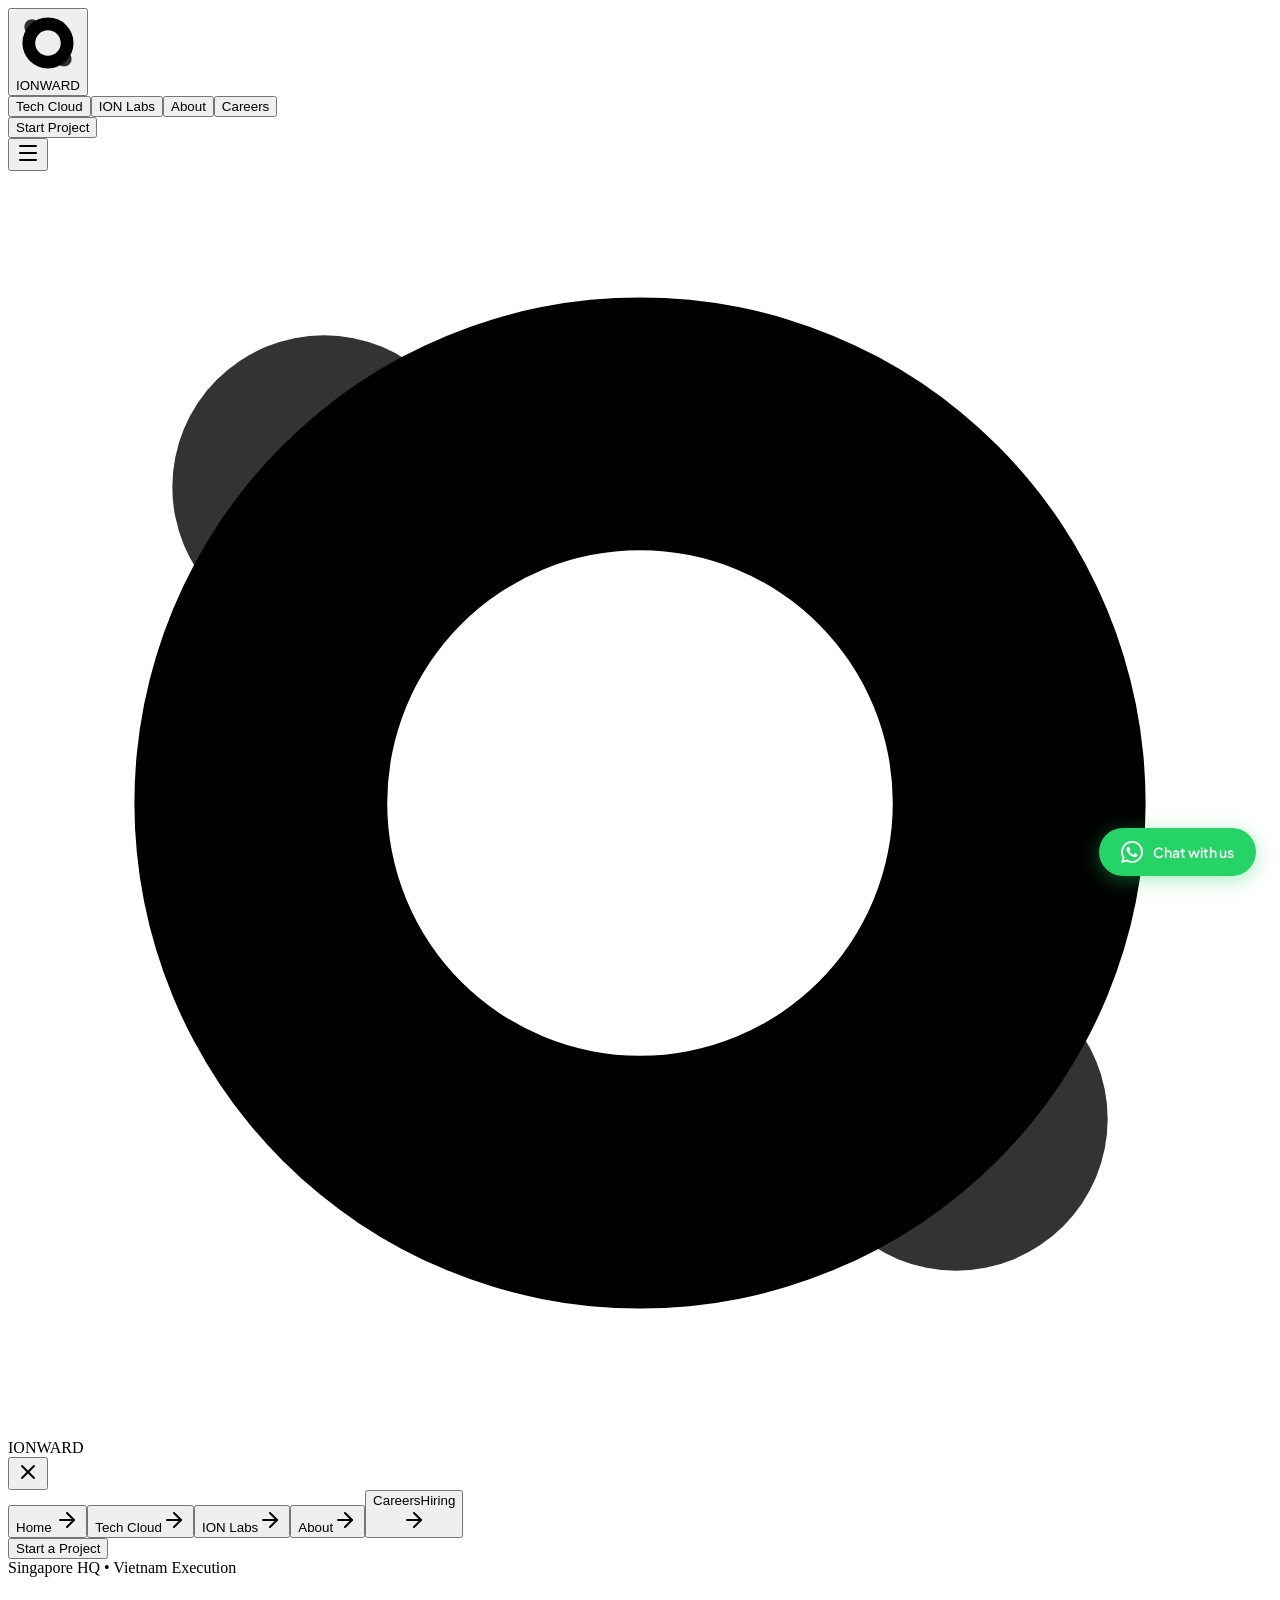
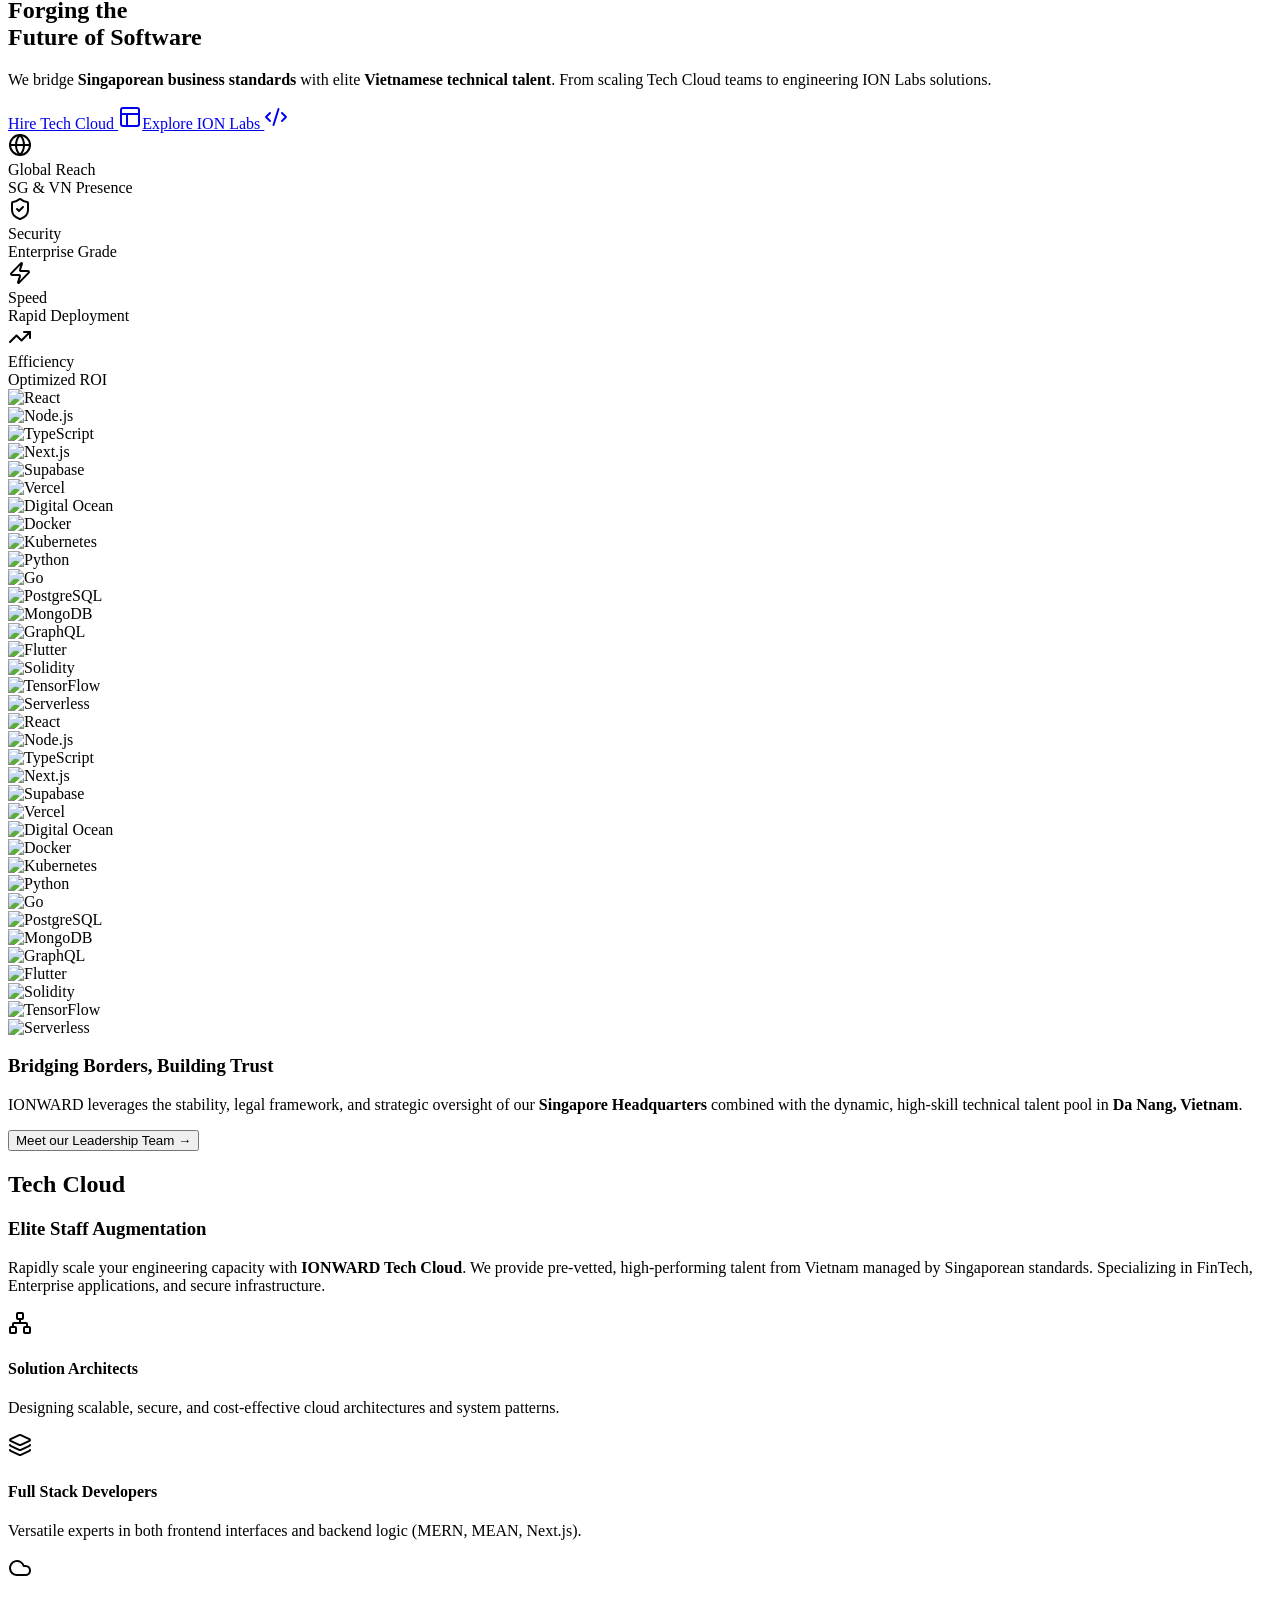
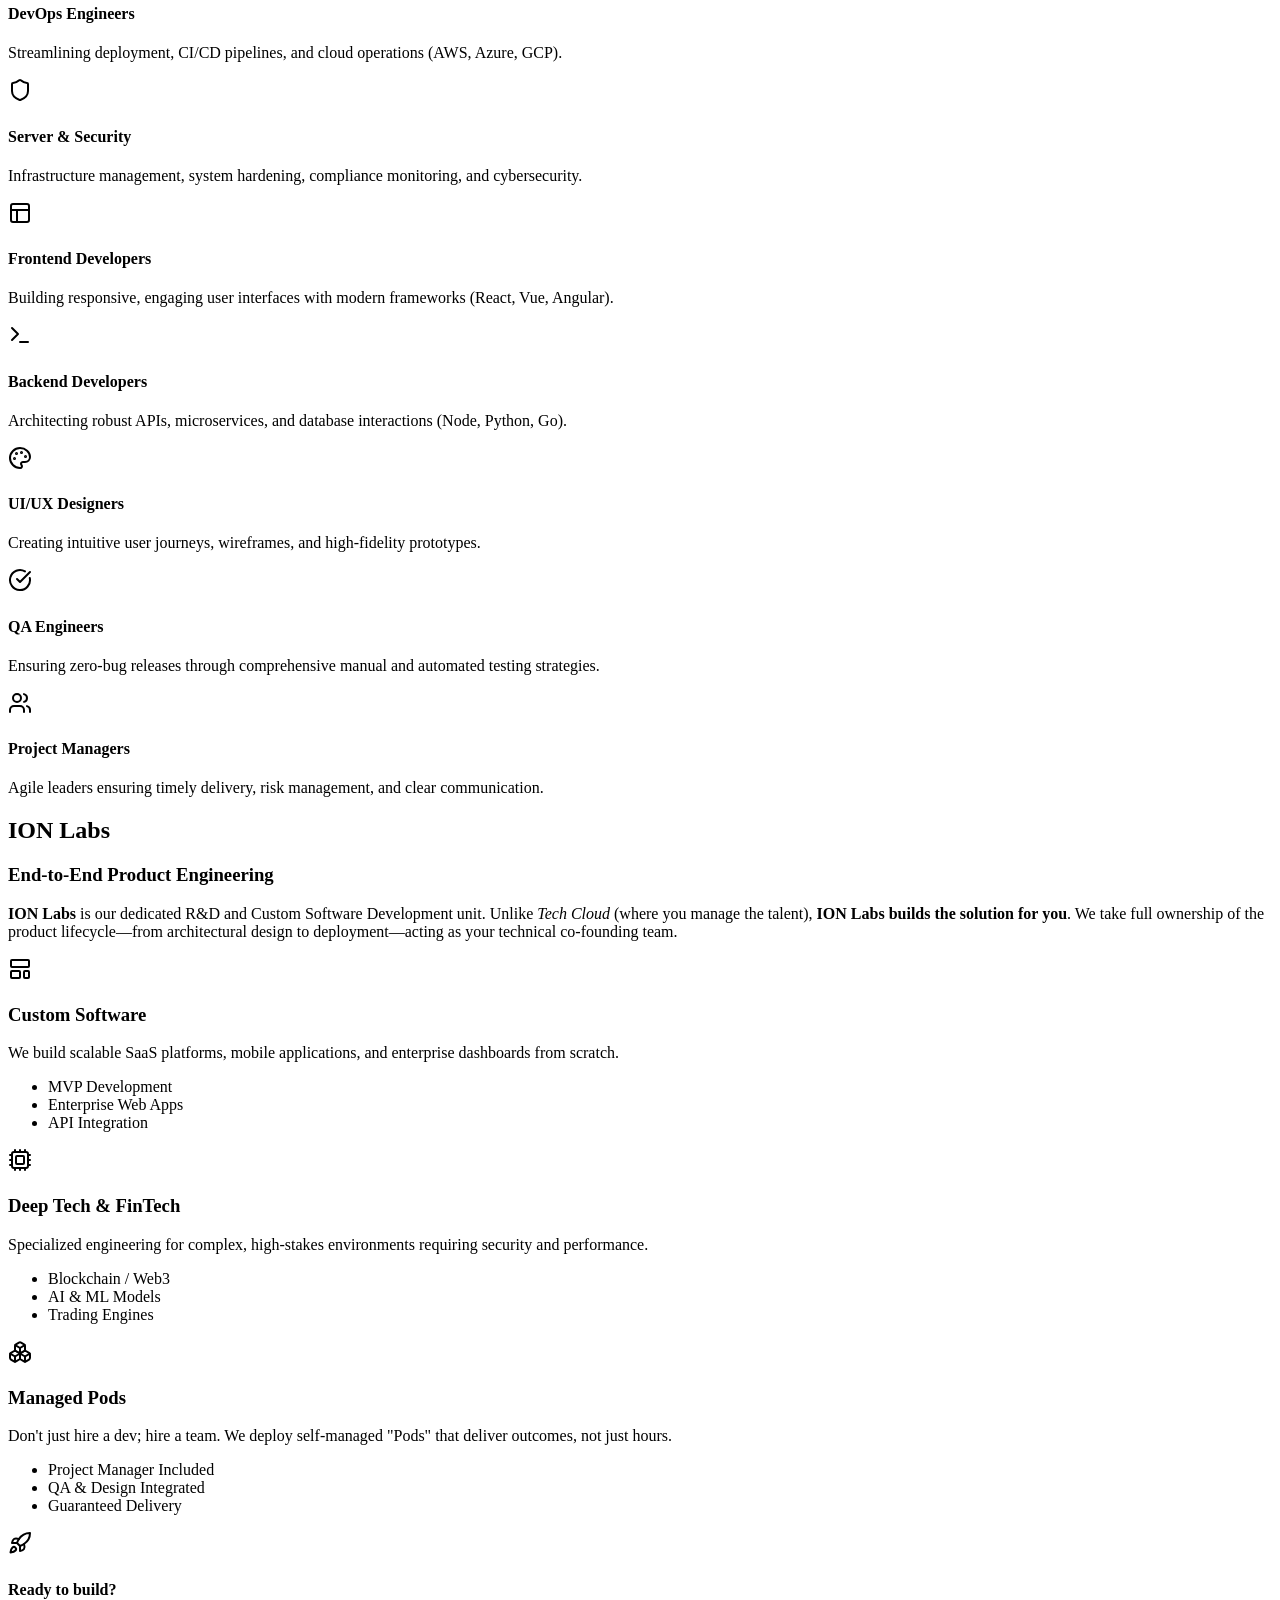
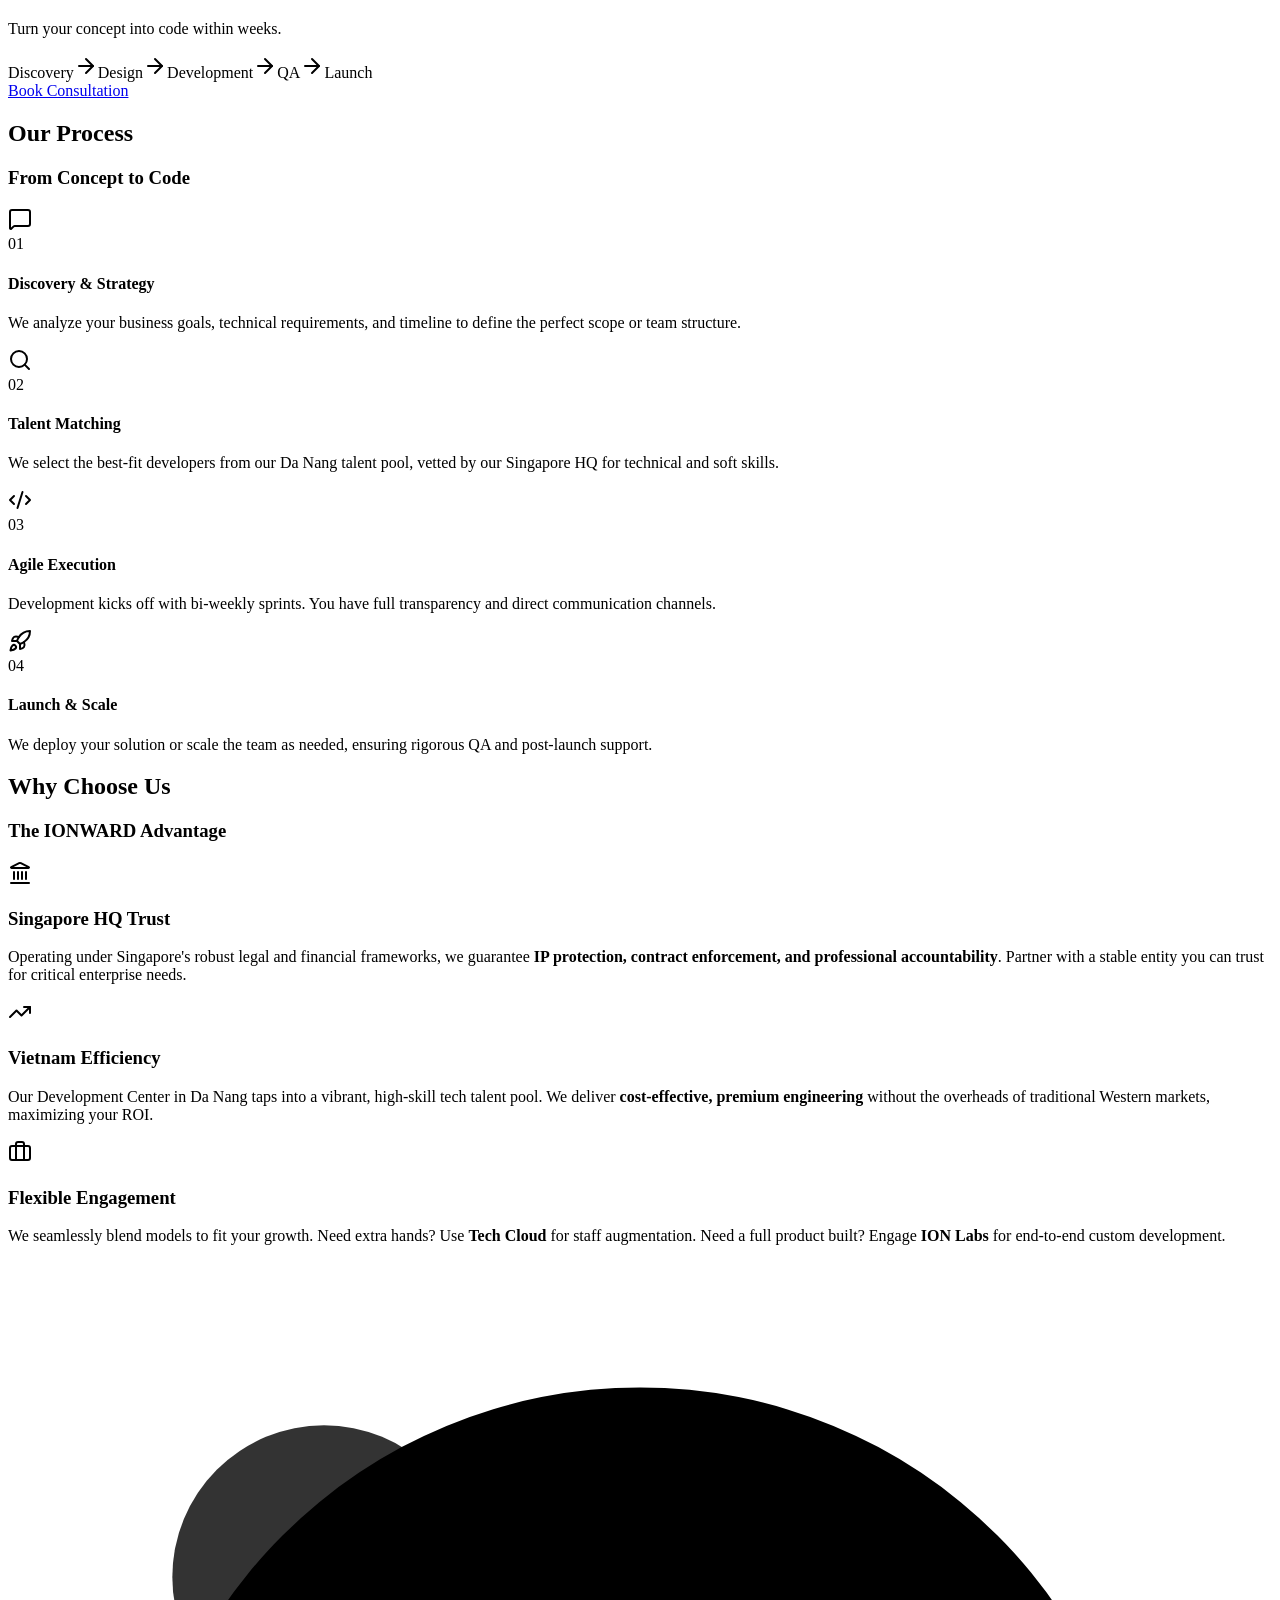
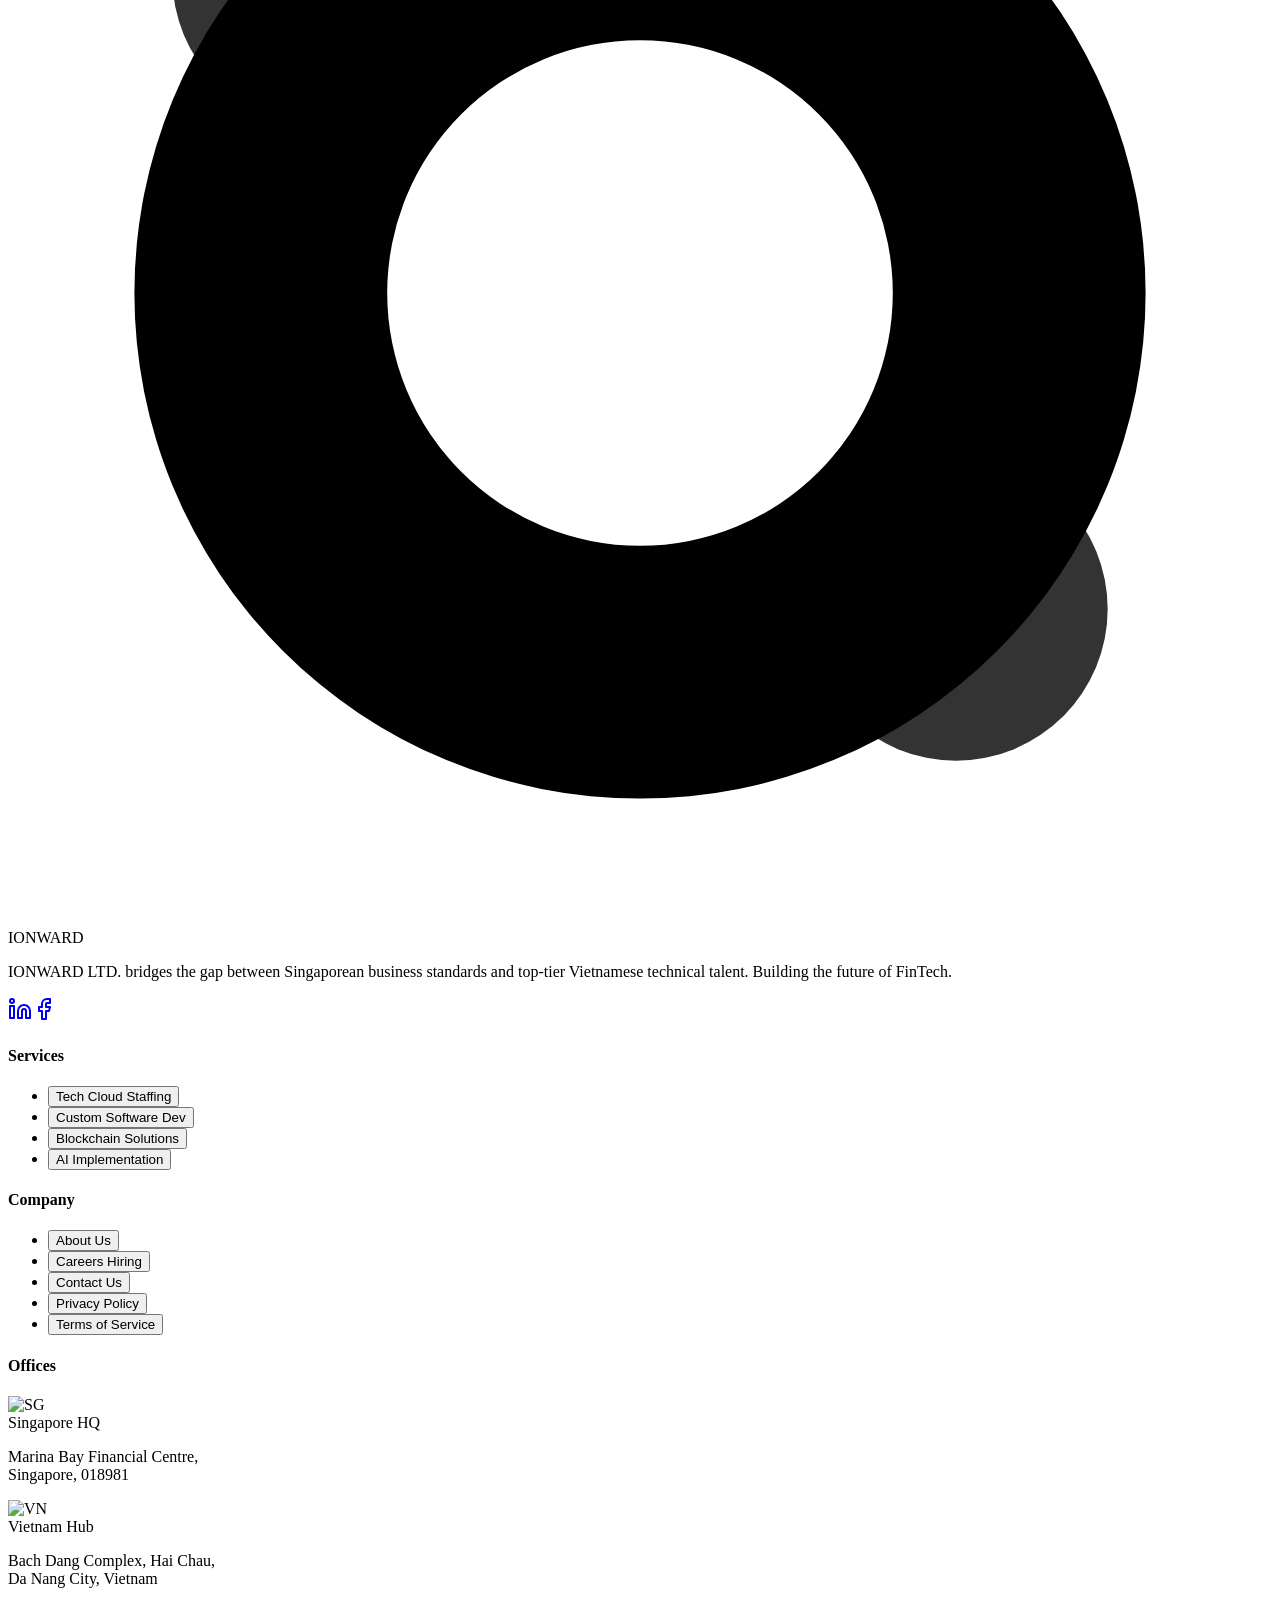
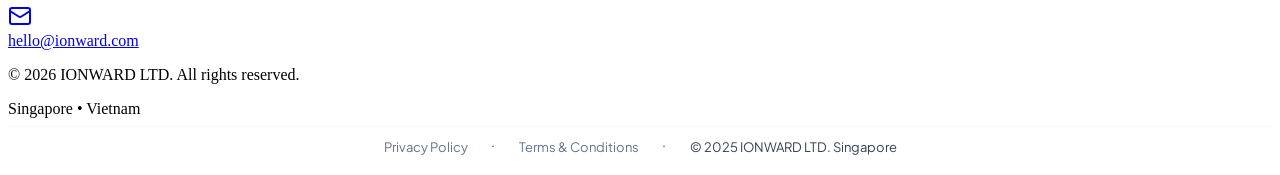
==== commit 9d275b9a: "Add Privacy Policy and Terms & Conditions pages" ====
--- a/index.html
+++ b/index.html
@@ -307,5 +307,58 @@
     });
   })();
   </script>
+
+  <!-- Inject: Legal footer links into React-rendered footer -->
+  <script>
+  (function () {
+    var legalDone = false;
+
+    function injectLegalLinks() {
+      if (legalDone || document.getElementById('ionward-legal-links')) return;
+
+      // Look for the footer element or the last block with copyright text
+      var footer = document.querySelector('footer') || document.querySelector('[class*="footer"]');
+      if (!footer) {
+        // Try finding copyright text as a fallback anchor
+        var allEls = document.querySelectorAll('p, div, span');
+        for (var i = allEls.length - 1; i >= 0; i--) {
+          if (allEls[i].textContent.indexOf('IONWARD') !== -1 && allEls[i].textContent.indexOf('©') !== -1) {
+            footer = allEls[i].closest('div, footer, section') || allEls[i].parentElement;
+            break;
+          }
+        }
+      }
+      if (!footer) return;
+
+      var legalBar = document.createElement('div');
+      legalBar.id = 'ionward-legal-links';
+      legalBar.style.cssText = 'display:flex;align-items:center;justify-content:center;gap:1.5rem;flex-wrap:wrap;padding:0.75rem 1.5rem;border-top:1px solid rgba(148,163,184,0.08);margin-top:0.5rem;';
+      legalBar.innerHTML =
+        '<a href="/privacy" style="color:#64748b;font-size:0.8125rem;text-decoration:none;font-family:\'Plus Jakarta Sans\',sans-serif;transition:color 0.2s;" onmouseover="this.style.color=\'#26A69A\'" onmouseout="this.style.color=\'#64748b\'">Privacy Policy</a>'
+        + '<span style="color:#334155;font-size:0.75rem;">·</span>'
+        + '<a href="/terms" style="color:#64748b;font-size:0.8125rem;text-decoration:none;font-family:\'Plus Jakarta Sans\',sans-serif;transition:color 0.2s;" onmouseover="this.style.color=\'#26A69A\'" onmouseout="this.style.color=\'#64748b\'">Terms &amp; Conditions</a>'
+        + '<span style="color:#334155;font-size:0.75rem;">·</span>'
+        + '<span style="color:#334155;font-size:0.8125rem;font-family:\'Plus Jakarta Sans\',sans-serif;">© 2025 IONWARD LTD. Singapore</span>';
+
+      footer.appendChild(legalBar);
+      legalDone = true;
+    }
+
+    var legalObs = new MutationObserver(function () { injectLegalLinks(); });
+    document.addEventListener('DOMContentLoaded', function () {
+      injectLegalLinks();
+      legalObs.observe(document.body, { childList: true, subtree: true });
+      setTimeout(function () { legalObs.disconnect(); }, 10000);
+    });
+  })();
+  </script>
+
+  <style>
+    /* WhatsApp pulse animation */
+    @keyframes ionward-wa-pulse {
+      0%, 100% { box-shadow: 0 4px 20px rgba(37,211,102,0.4); }
+      50% { box-shadow: 0 4px 32px rgba(37,211,102,0.7), 0 0 0 8px rgba(37,211,102,0.1); }
+    }
+  </style>
 </body>
 </html>
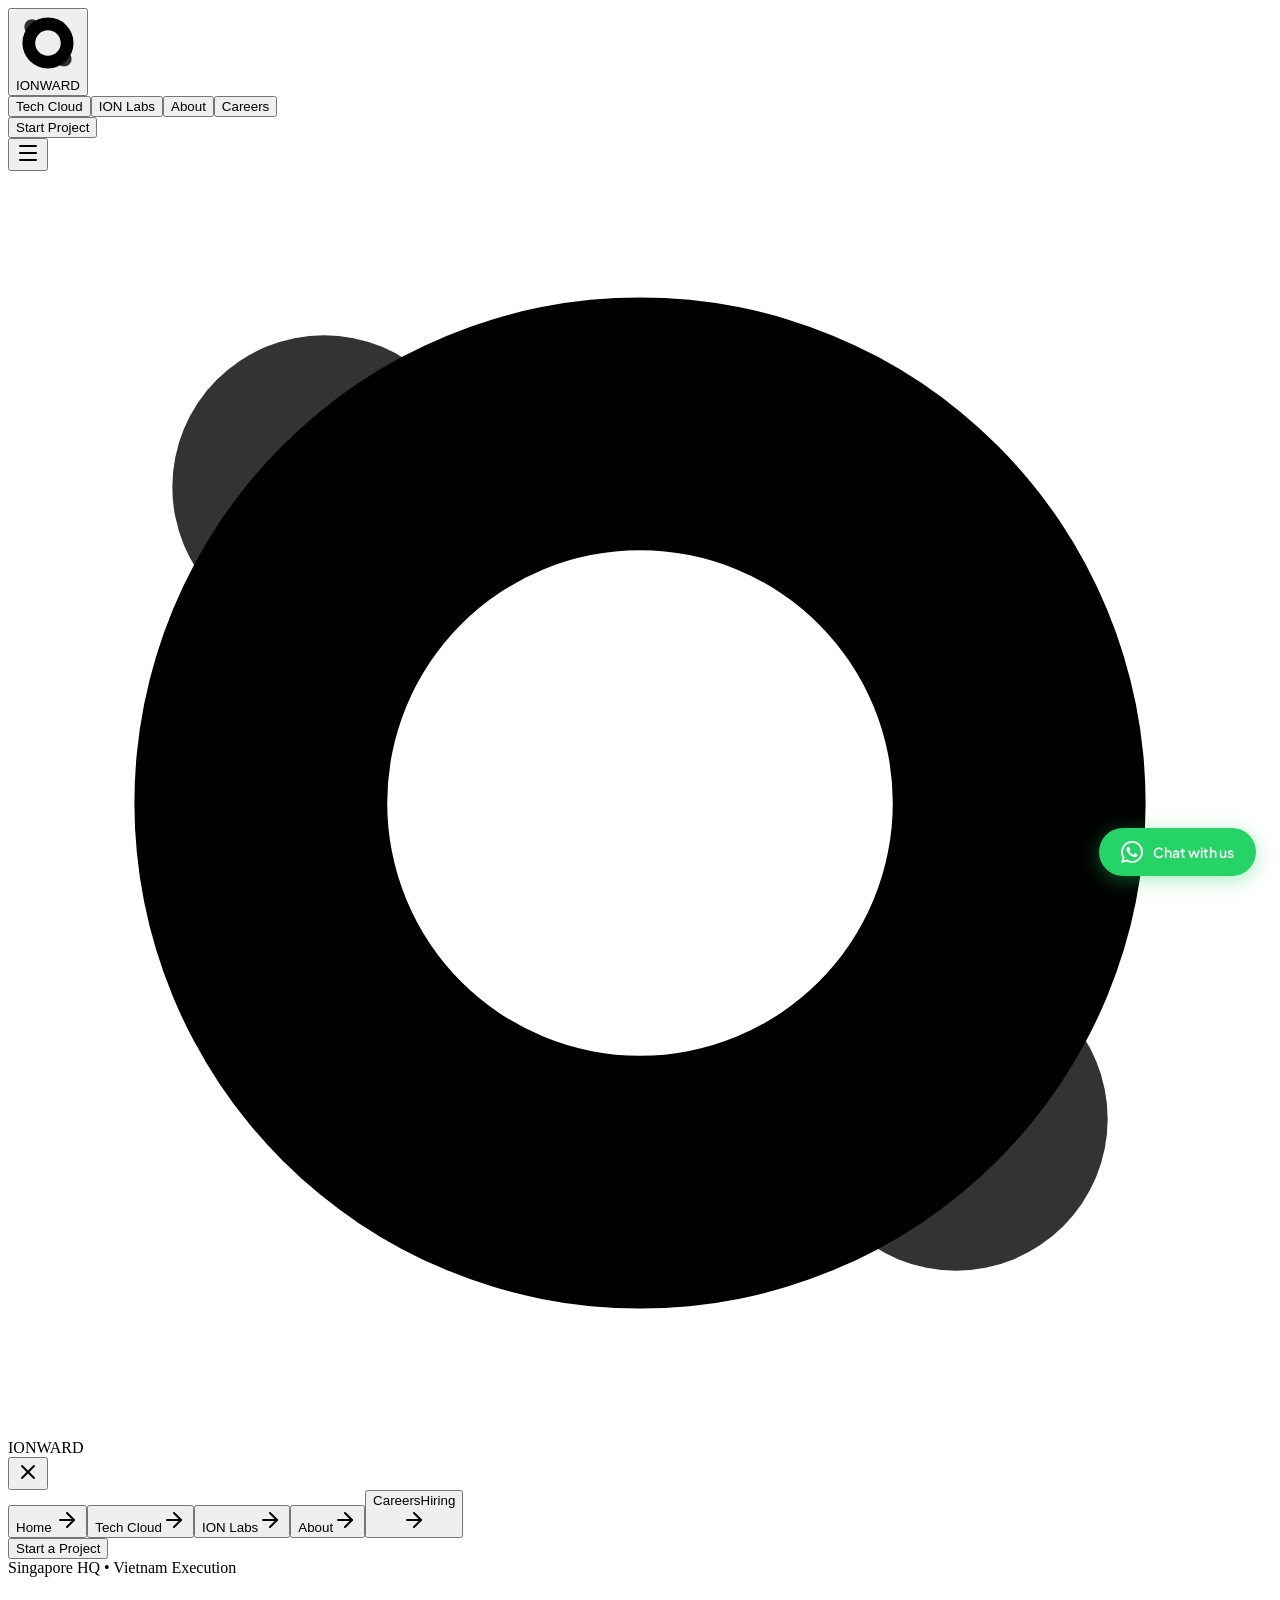
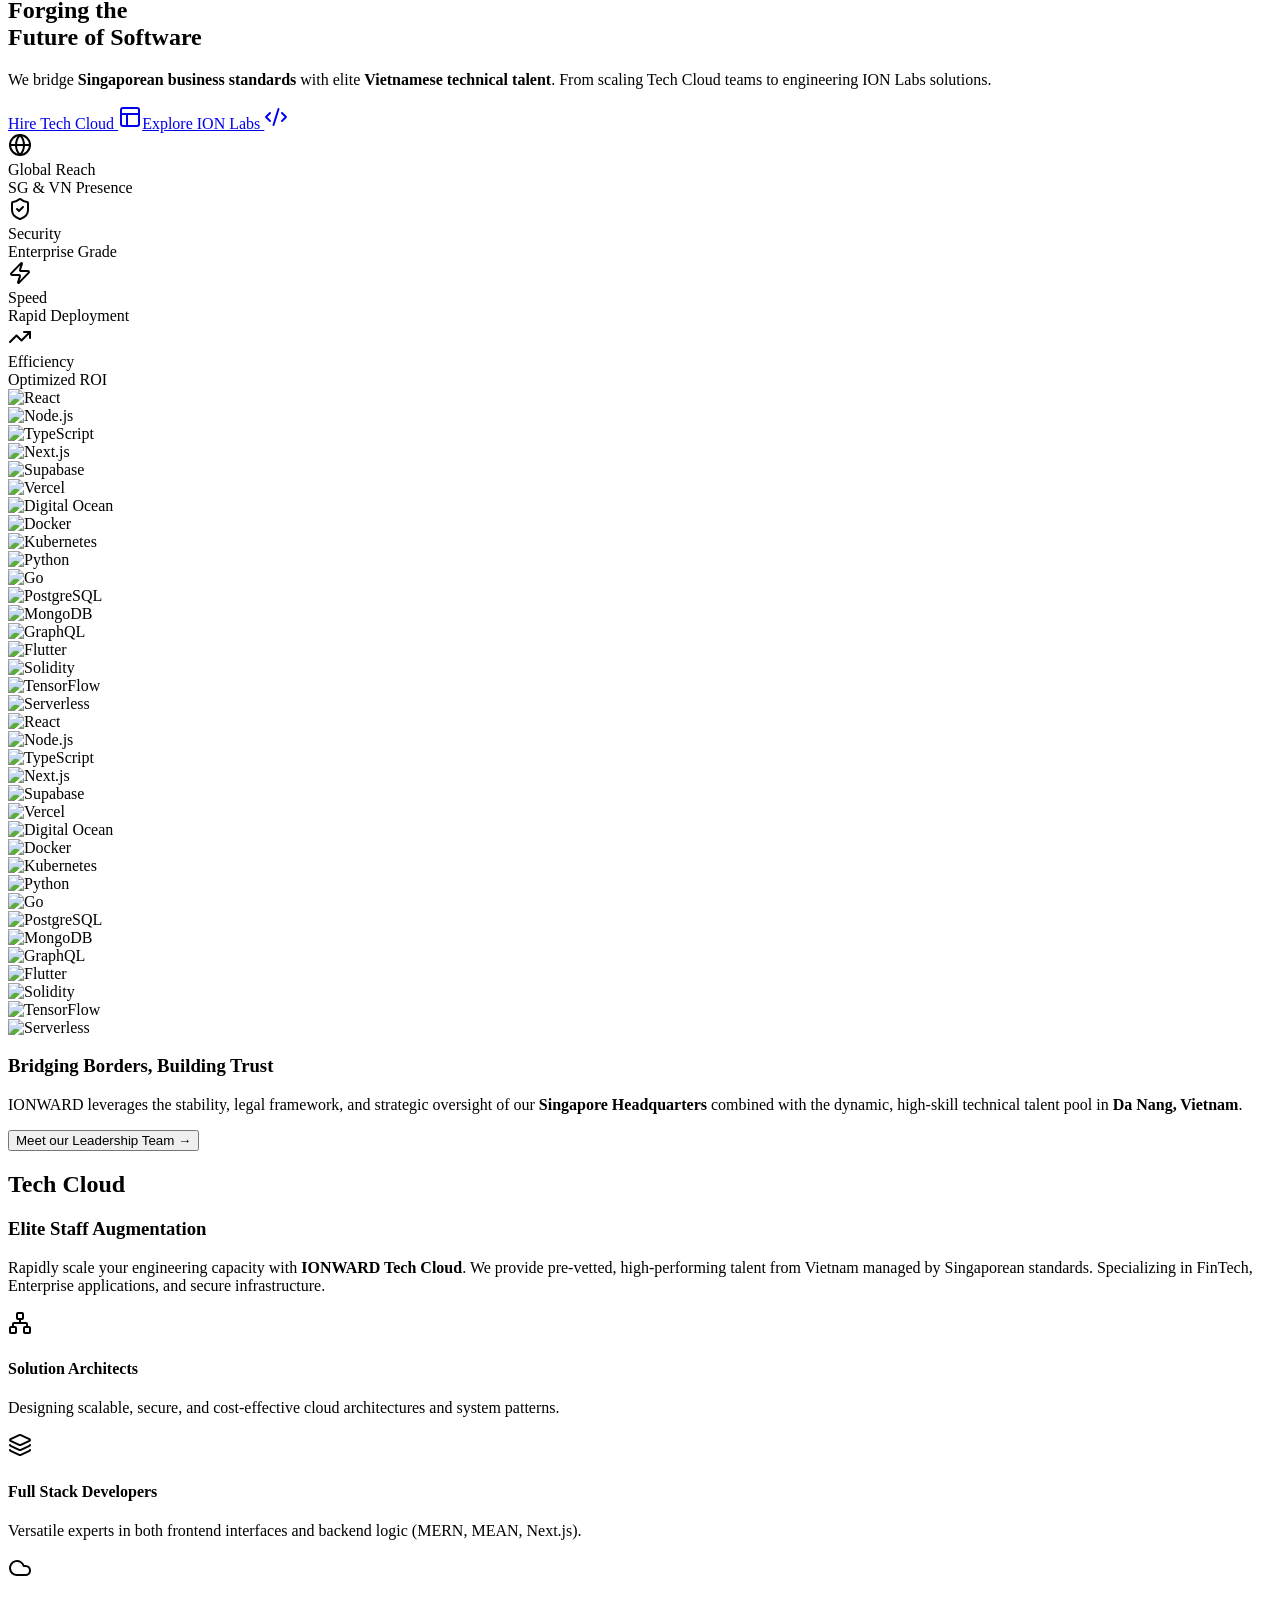
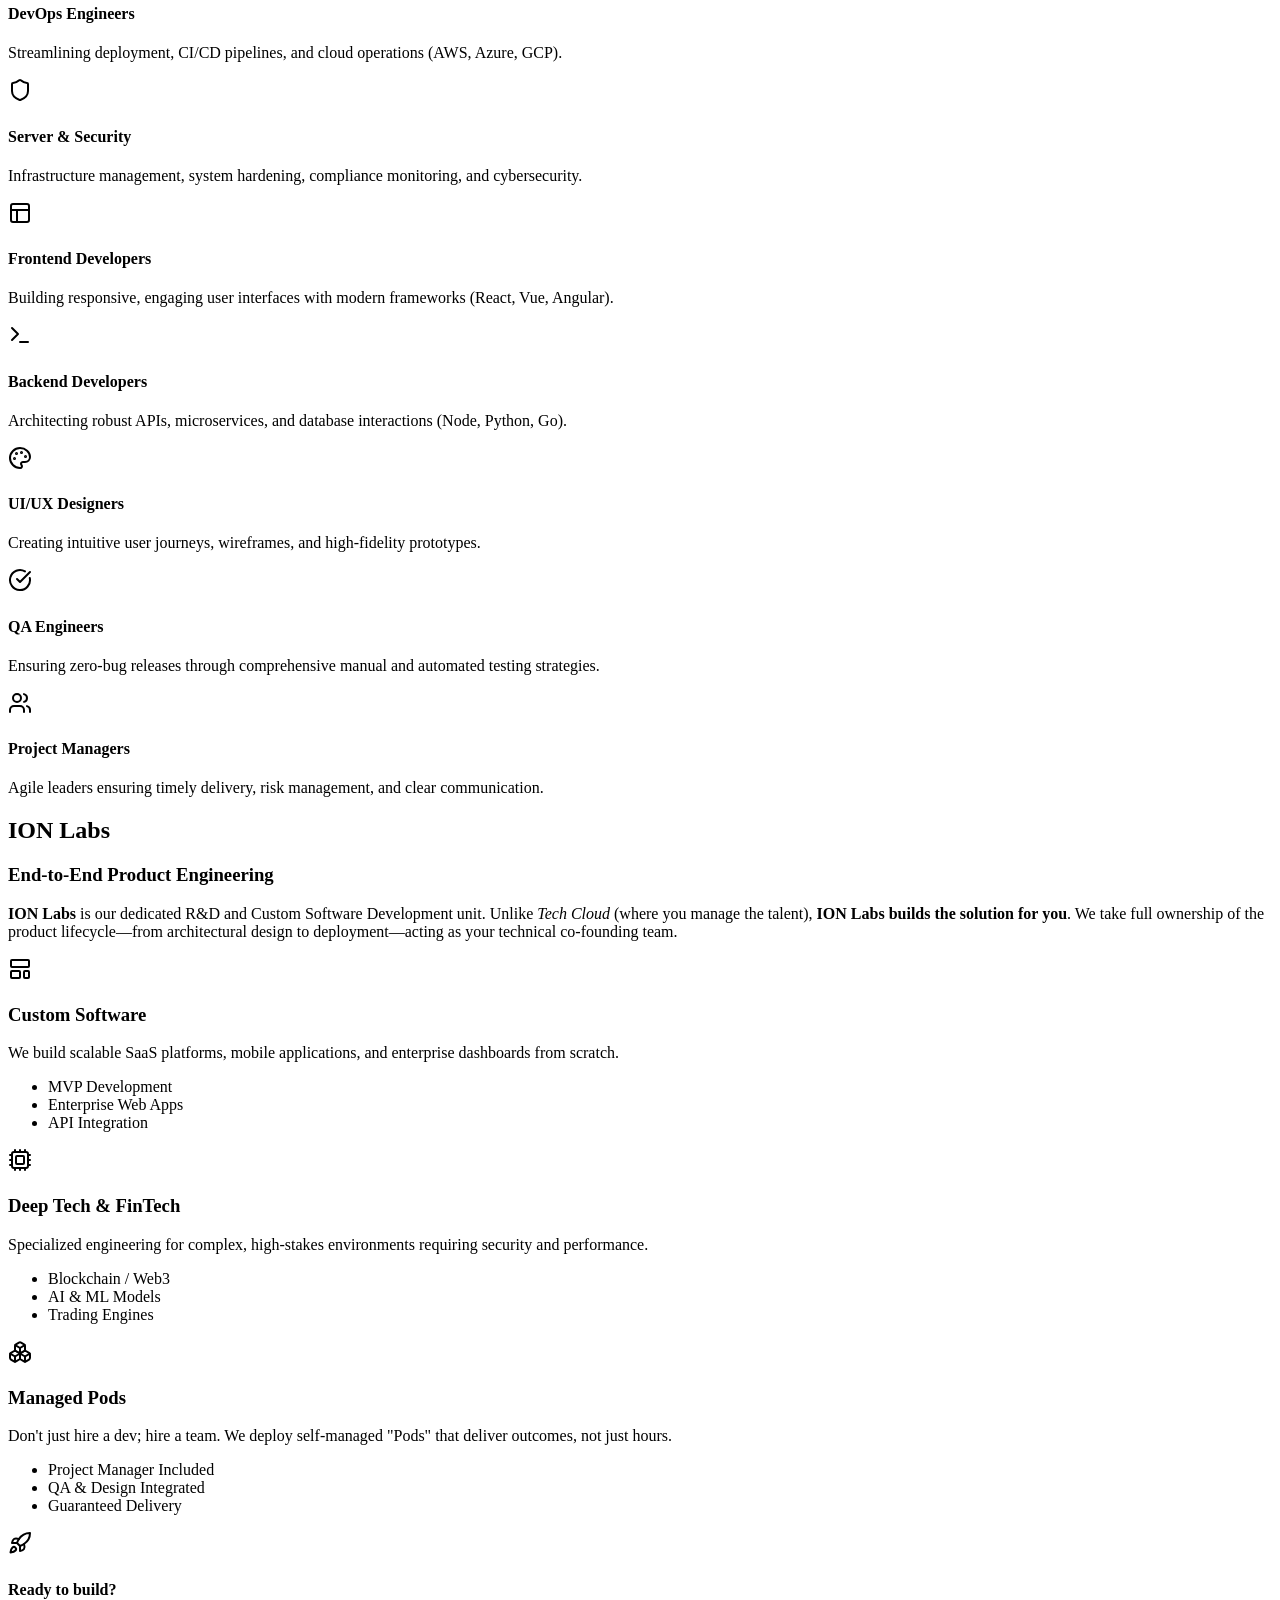
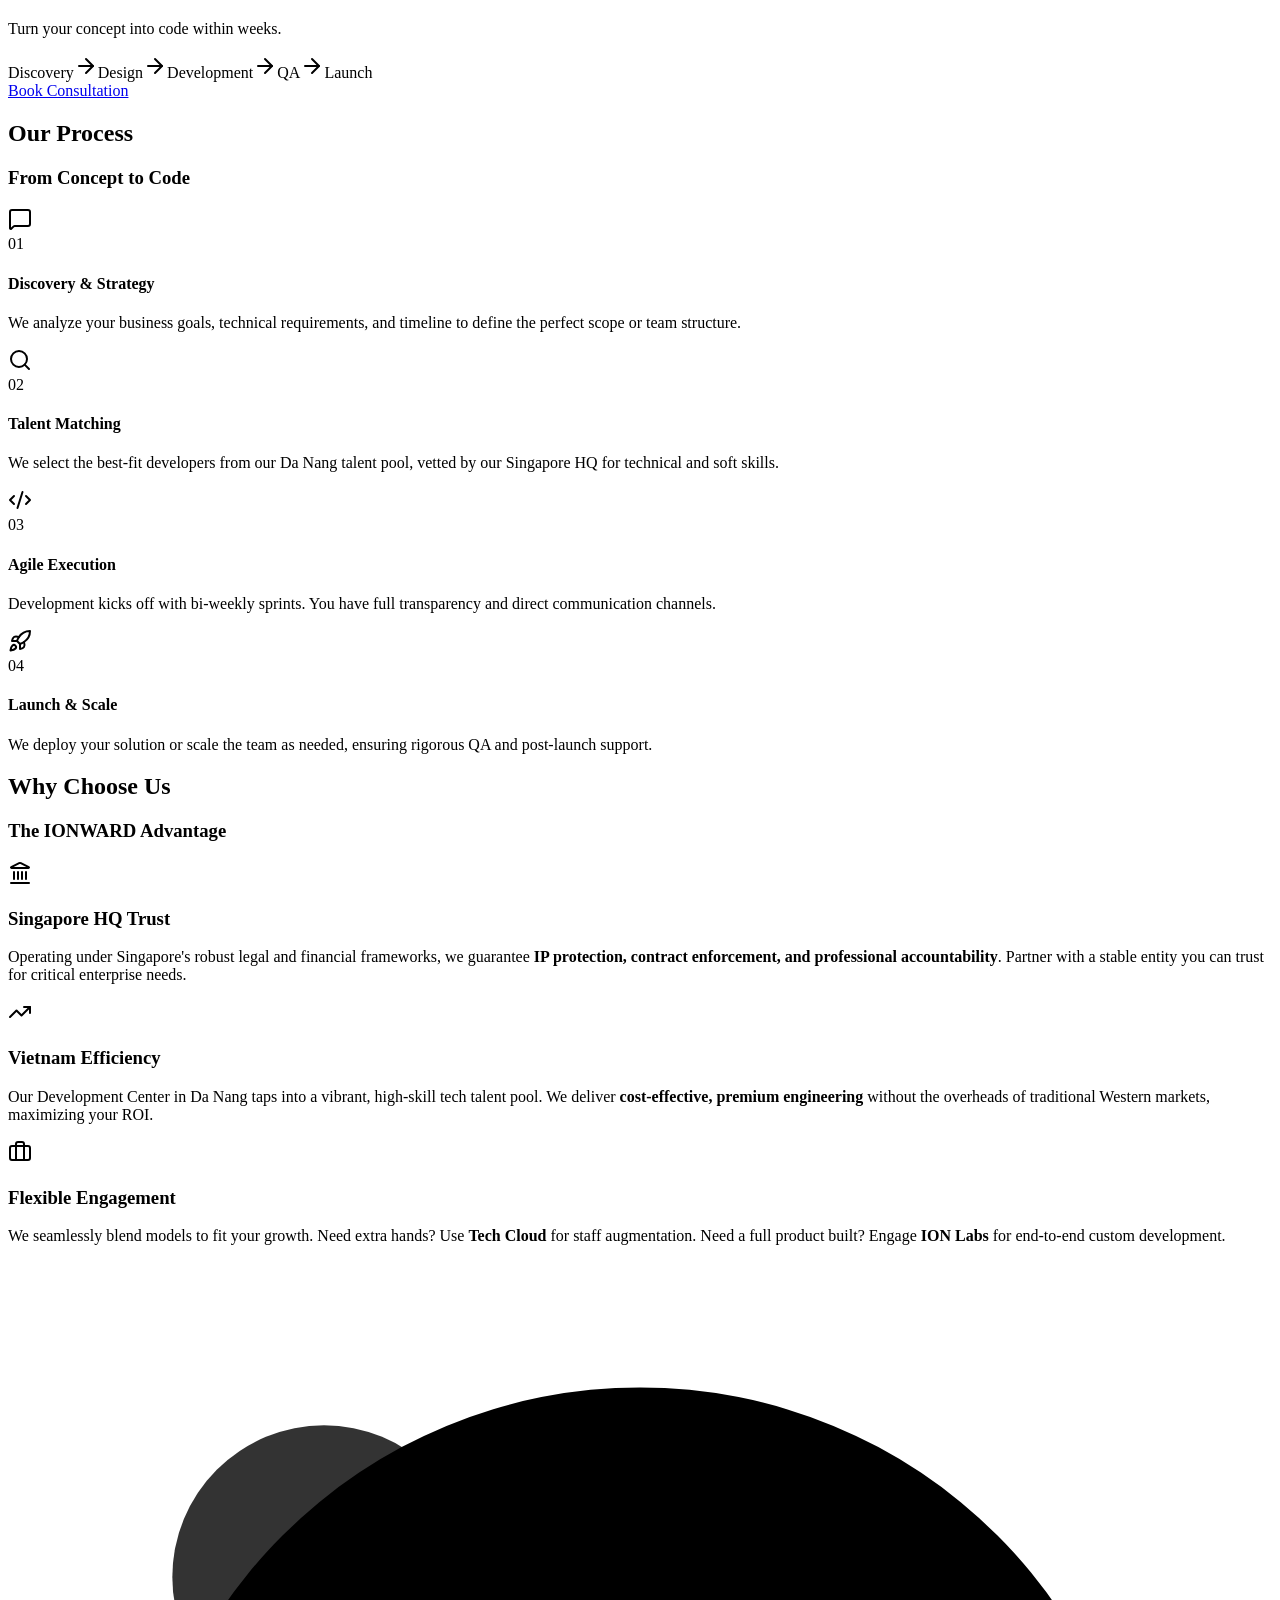
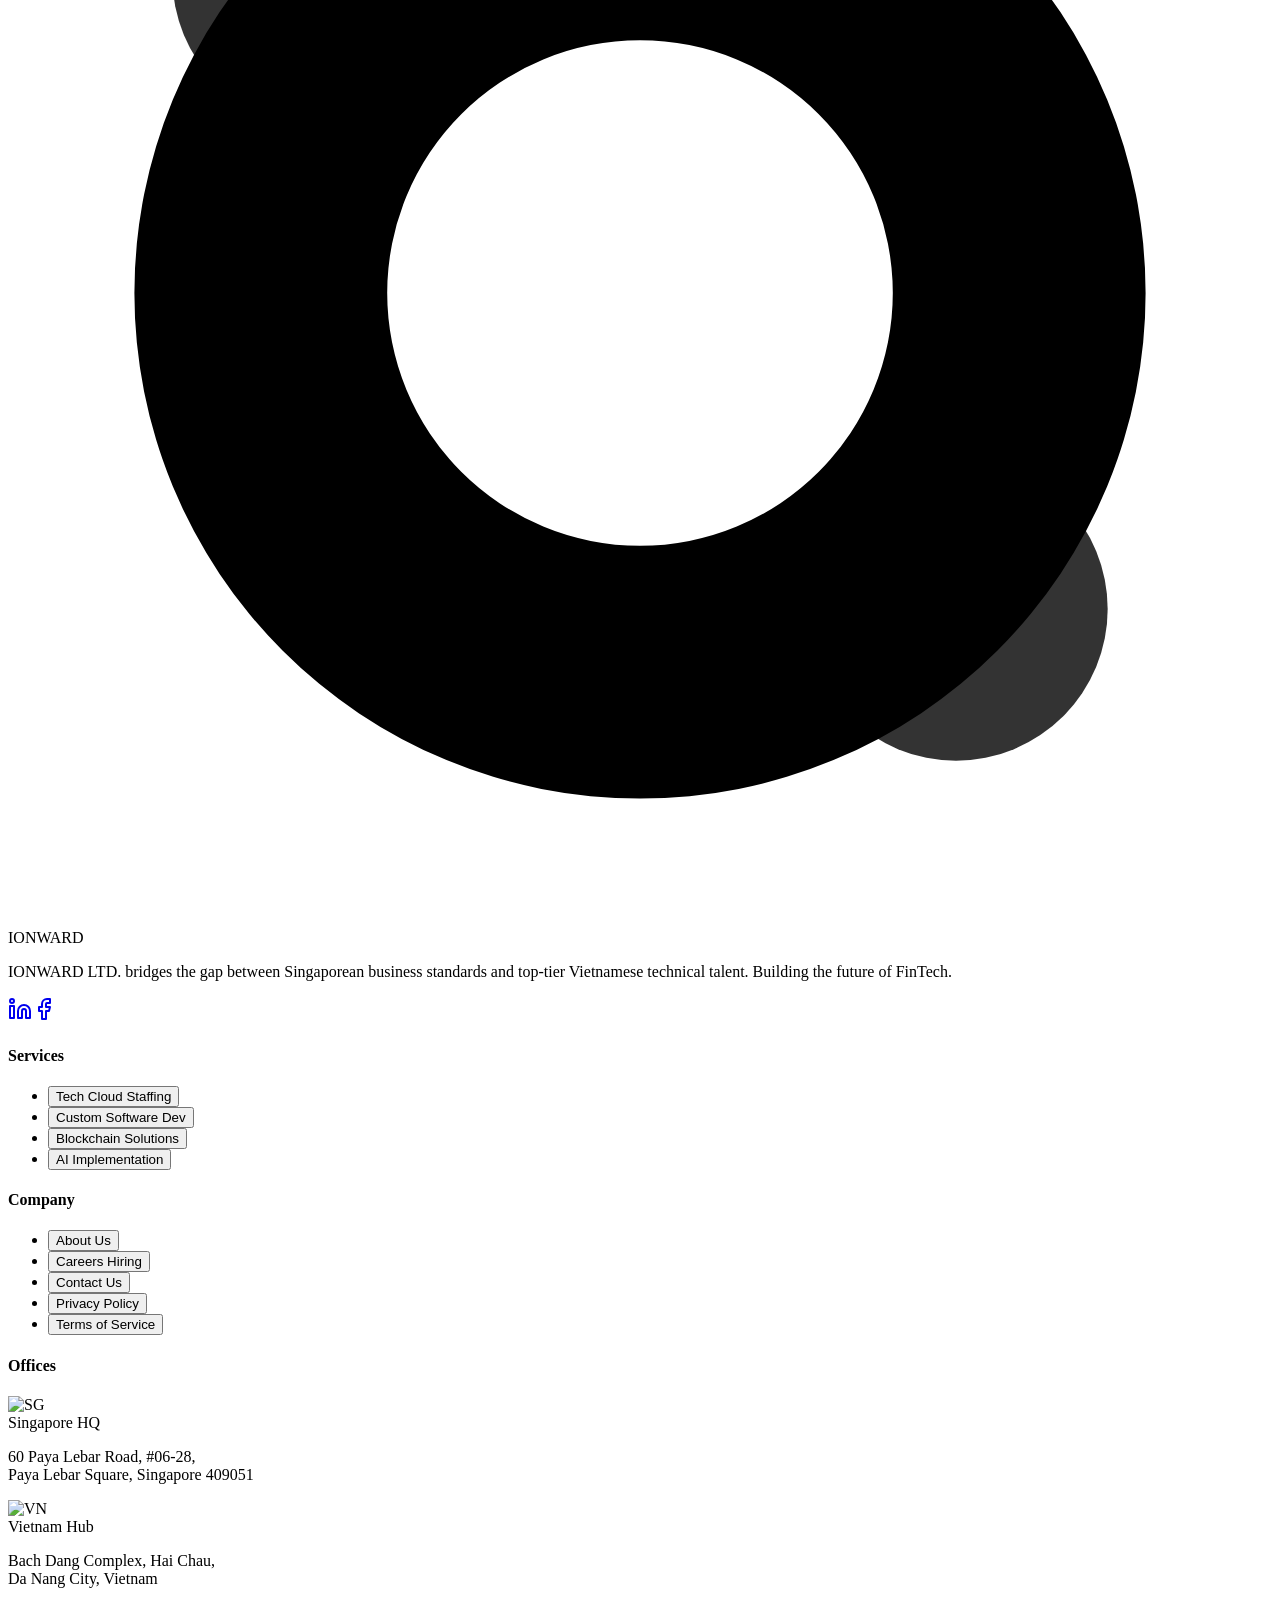
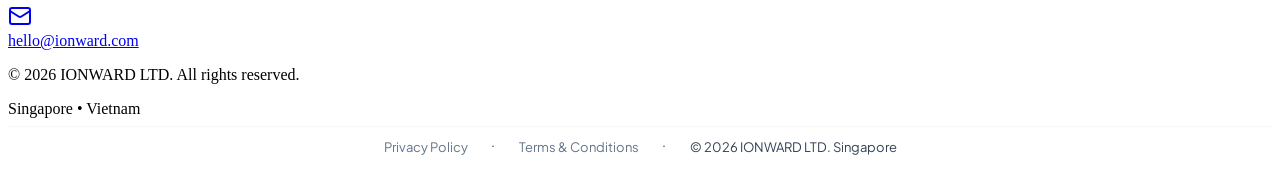
==== commit d30b8a94: "Update effective dates to 2 March 2026 and copyright to 2026" ====
--- a/index.html
+++ b/index.html
@@ -313,7 +313,43 @@
   (function () {
     var legalDone = false;
 
+    function getUrls() {
+      var isLocal = window.location.hostname === 'localhost' || window.location.hostname === '127.0.0.1';
+      return {
+        privacy: isLocal ? '/privacy.html' : '/privacy',
+        terms: isLocal ? '/terms.html' : '/terms'
+      };
+    }
+
+    function patchReactFooterLinks() {
+      var urls = getUrls();
+      var buttons = document.querySelectorAll('footer button');
+      for (var i = 0; i < buttons.length; i++) {
+        var btn = buttons[i];
+        var text = btn.textContent.trim();
+        if (text === 'Privacy Policy') {
+          (function (url) {
+            btn.onclick = function (e) {
+              e.preventDefault();
+              e.stopPropagation();
+              window.location.href = url;
+            };
+          })(urls.privacy);
+        } else if (text === 'Terms of Service' || text === 'Terms & Conditions') {
+          (function (url) {
+            btn.onclick = function (e) {
+              e.preventDefault();
+              e.stopPropagation();
+              window.location.href = url;
+            };
+          })(urls.terms);
+        }
+      }
+    }
+
     function injectLegalLinks() {
+      patchReactFooterLinks();
+
       if (legalDone || document.getElementById('ionward-legal-links')) return;
 
       // Look for the footer element or the last block with copyright text
@@ -330,15 +366,16 @@
       }
       if (!footer) return;
 
+      var urls = getUrls();
       var legalBar = document.createElement('div');
       legalBar.id = 'ionward-legal-links';
       legalBar.style.cssText = 'display:flex;align-items:center;justify-content:center;gap:1.5rem;flex-wrap:wrap;padding:0.75rem 1.5rem;border-top:1px solid rgba(148,163,184,0.08);margin-top:0.5rem;';
       legalBar.innerHTML =
-        '<a href="/privacy" style="color:#64748b;font-size:0.8125rem;text-decoration:none;font-family:\'Plus Jakarta Sans\',sans-serif;transition:color 0.2s;" onmouseover="this.style.color=\'#26A69A\'" onmouseout="this.style.color=\'#64748b\'">Privacy Policy</a>'
+        '<a href="' + urls.privacy + '" style="color:#64748b;font-size:0.8125rem;text-decoration:none;font-family:\'Plus Jakarta Sans\',sans-serif;transition:color 0.2s;" onmouseover="this.style.color=\'#26A69A\'" onmouseout="this.style.color=\'#64748b\'">Privacy Policy</a>'
         + '<span style="color:#334155;font-size:0.75rem;">·</span>'
-        + '<a href="/terms" style="color:#64748b;font-size:0.8125rem;text-decoration:none;font-family:\'Plus Jakarta Sans\',sans-serif;transition:color 0.2s;" onmouseover="this.style.color=\'#26A69A\'" onmouseout="this.style.color=\'#64748b\'">Terms &amp; Conditions</a>'
+        + '<a href="' + urls.terms + '" style="color:#64748b;font-size:0.8125rem;text-decoration:none;font-family:\'Plus Jakarta Sans\',sans-serif;transition:color 0.2s;" onmouseover="this.style.color=\'#26A69A\'" onmouseout="this.style.color=\'#64748b\'">Terms &amp; Conditions</a>'
         + '<span style="color:#334155;font-size:0.75rem;">·</span>'
-        + '<span style="color:#334155;font-size:0.8125rem;font-family:\'Plus Jakarta Sans\',sans-serif;">© 2025 IONWARD LTD. Singapore</span>';
+        + '<span style="color:#334155;font-size:0.8125rem;font-family:\'Plus Jakarta Sans\',sans-serif;">© 2026 IONWARD LTD. Singapore</span>';
 
       footer.appendChild(legalBar);
       legalDone = true;
@@ -348,7 +385,7 @@
     document.addEventListener('DOMContentLoaded', function () {
       injectLegalLinks();
       legalObs.observe(document.body, { childList: true, subtree: true });
-      setTimeout(function () { legalObs.disconnect(); }, 10000);
+      setTimeout(function () { legalObs.disconnect(); }, 12000);
     });
   })();
   </script>
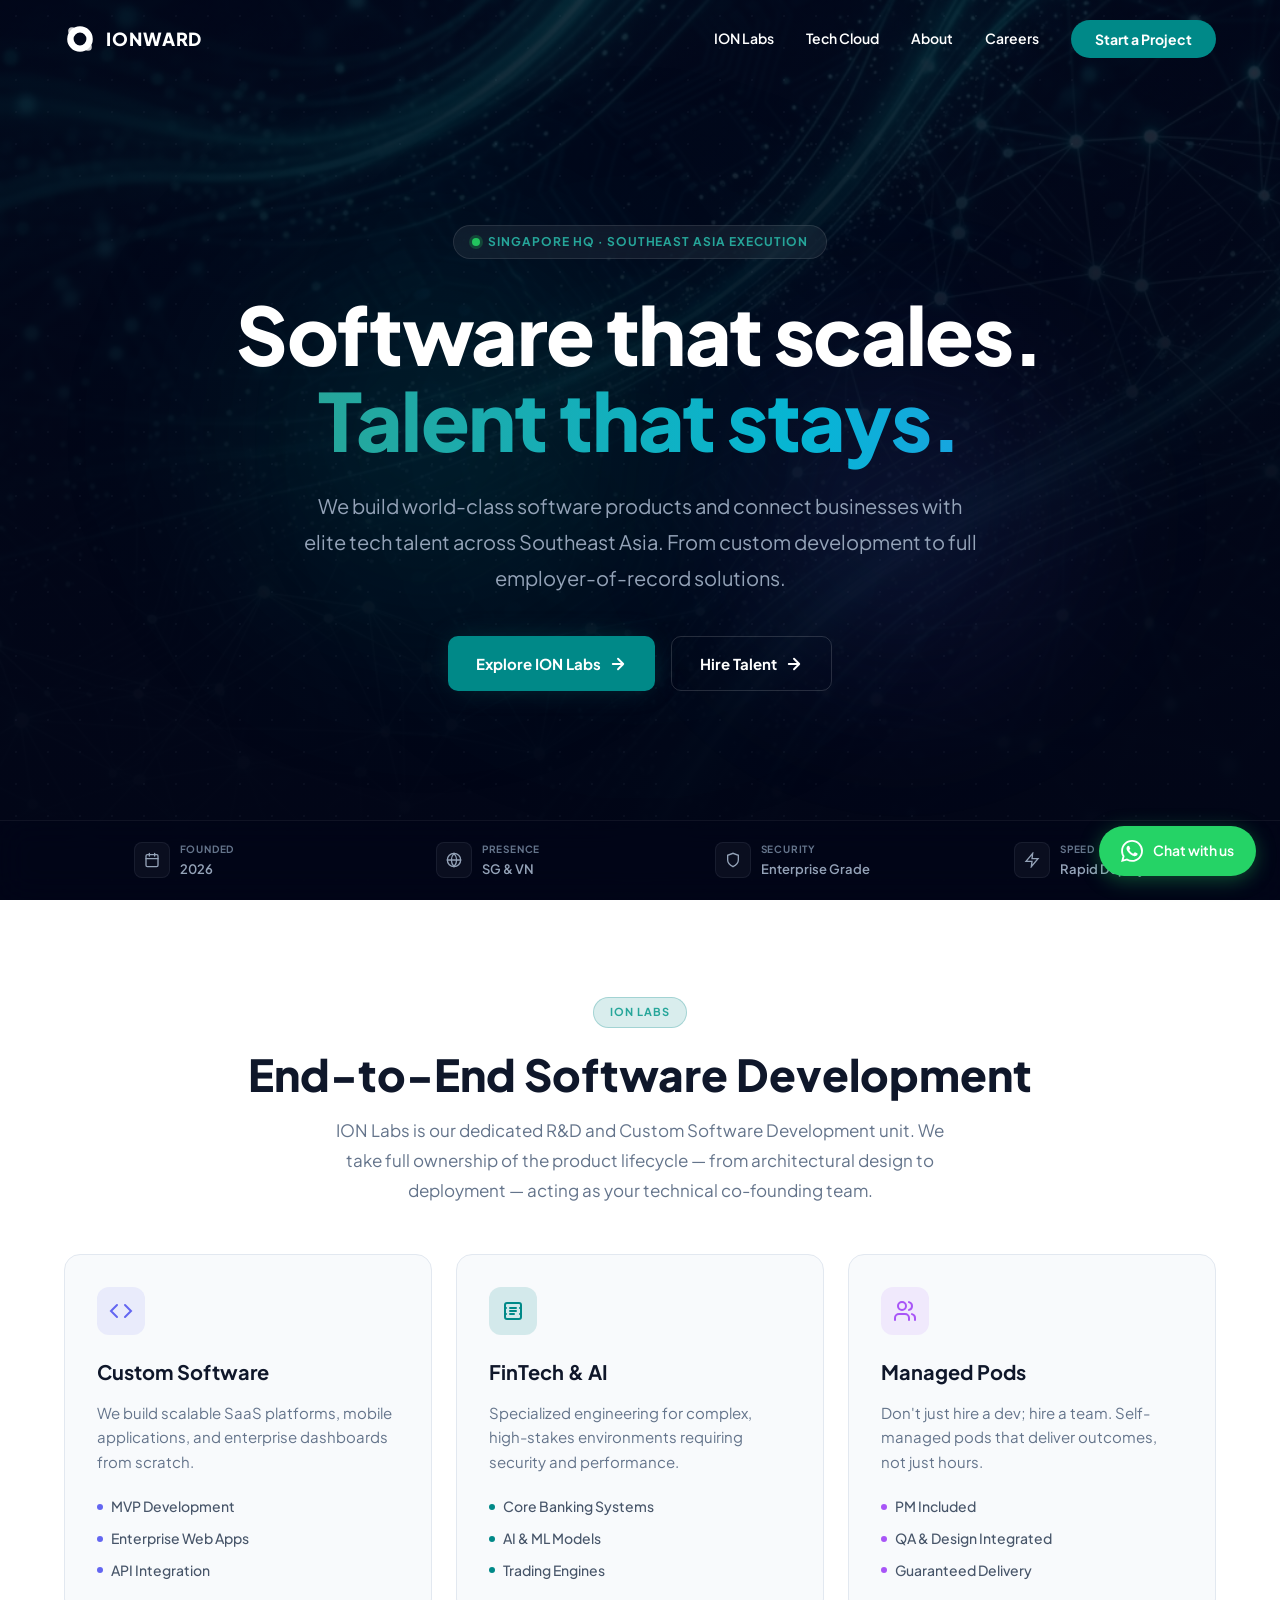
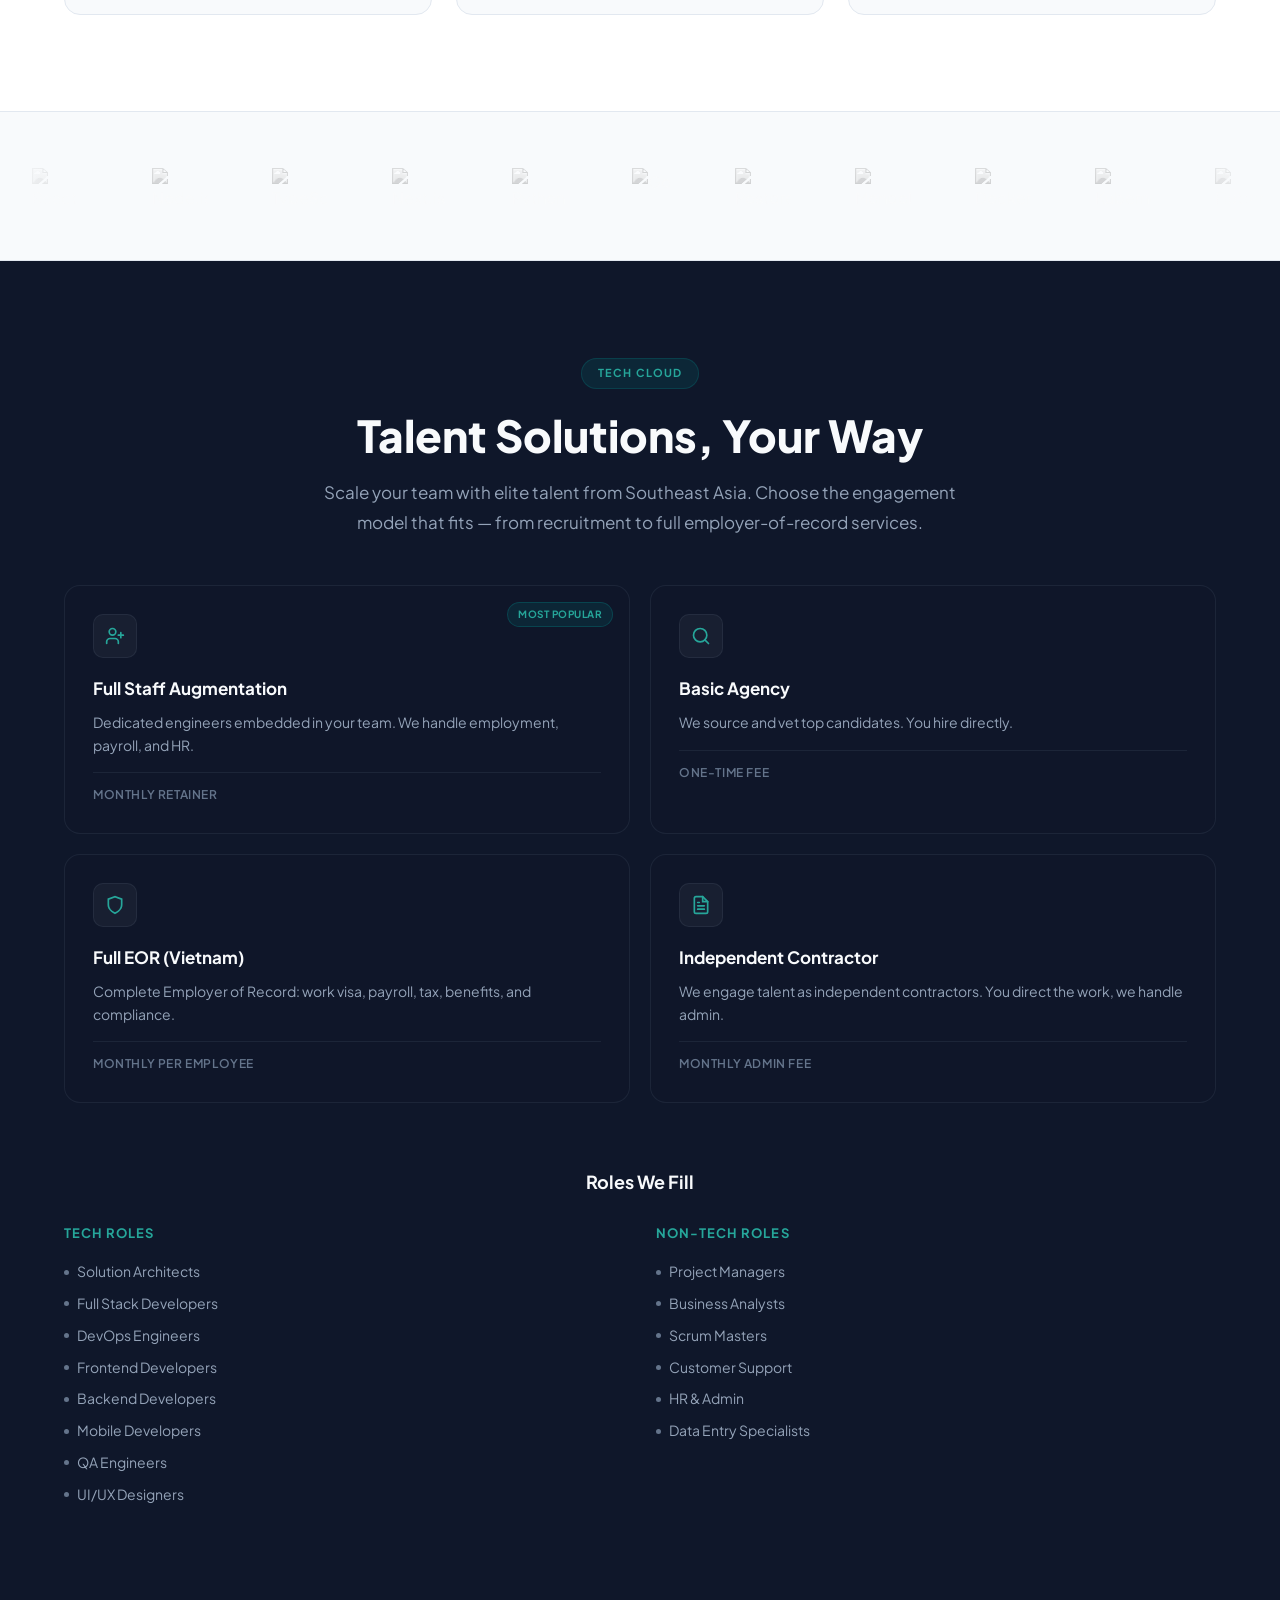
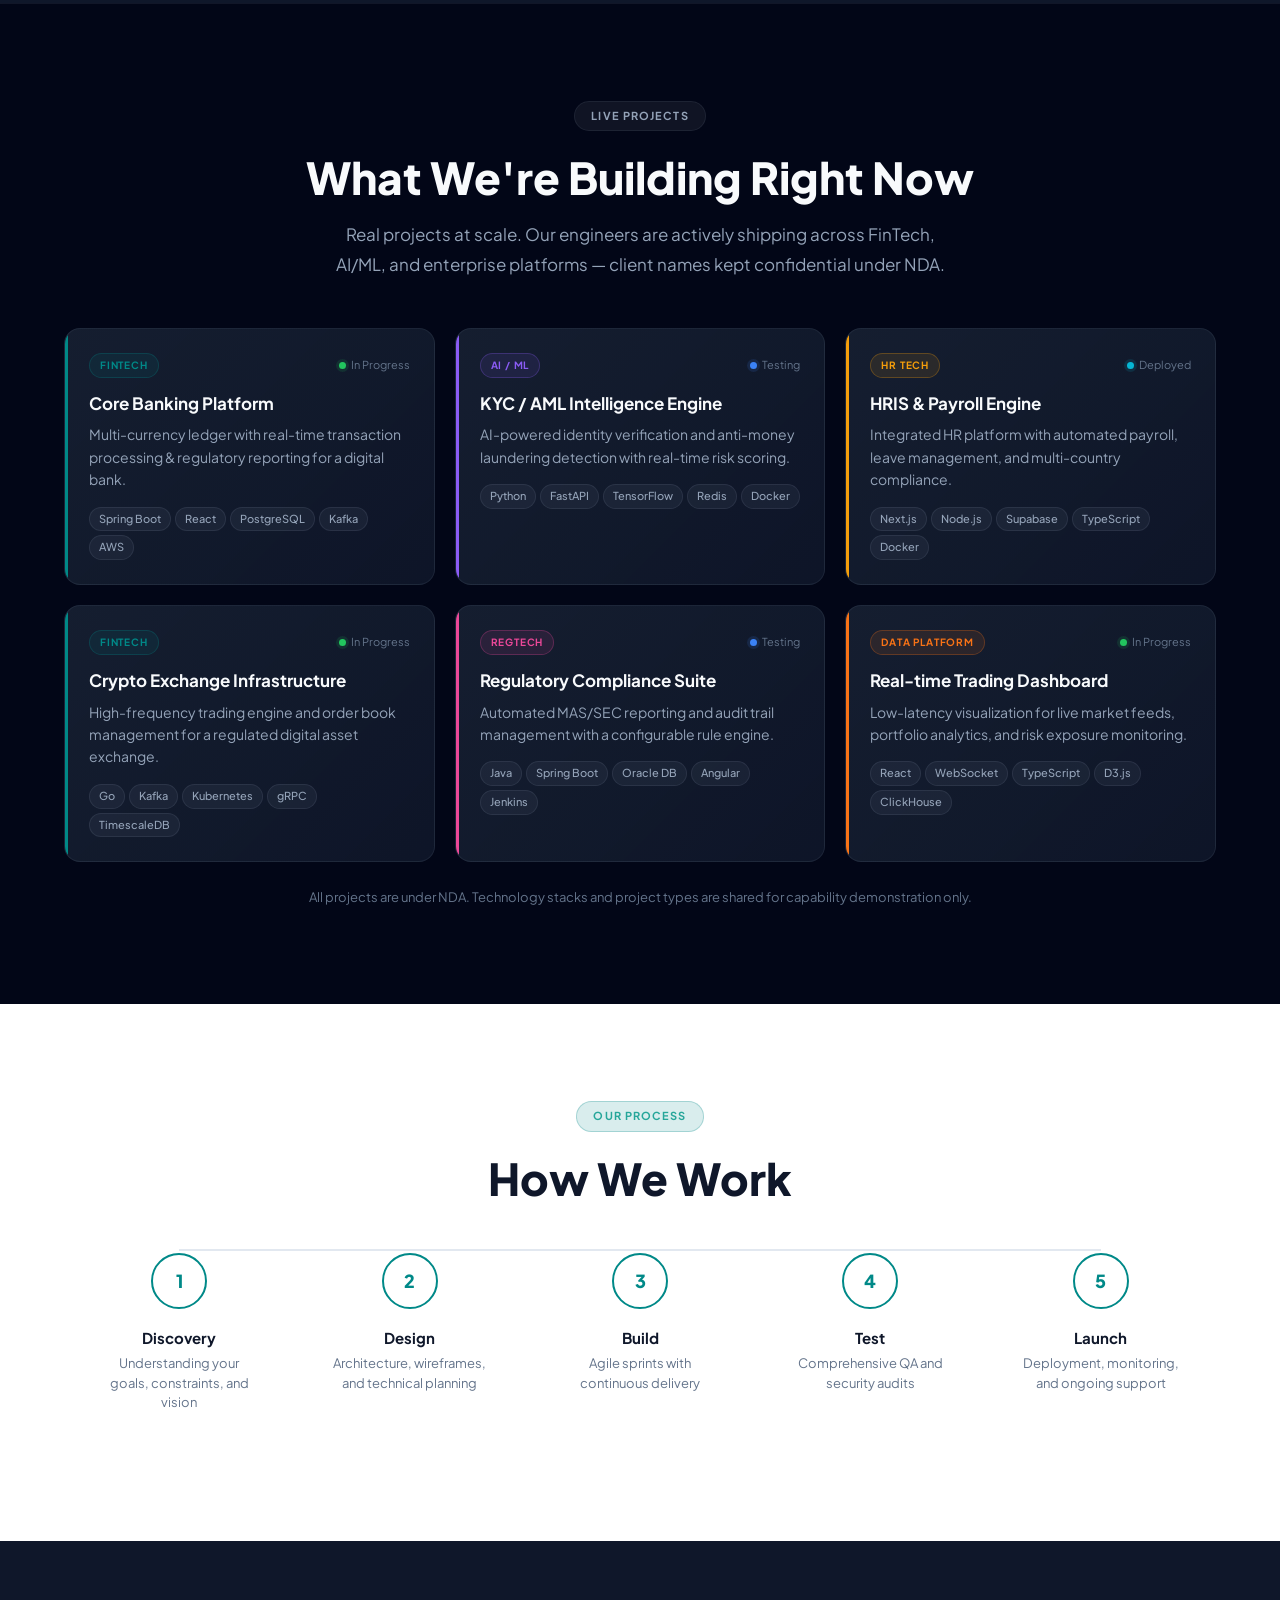
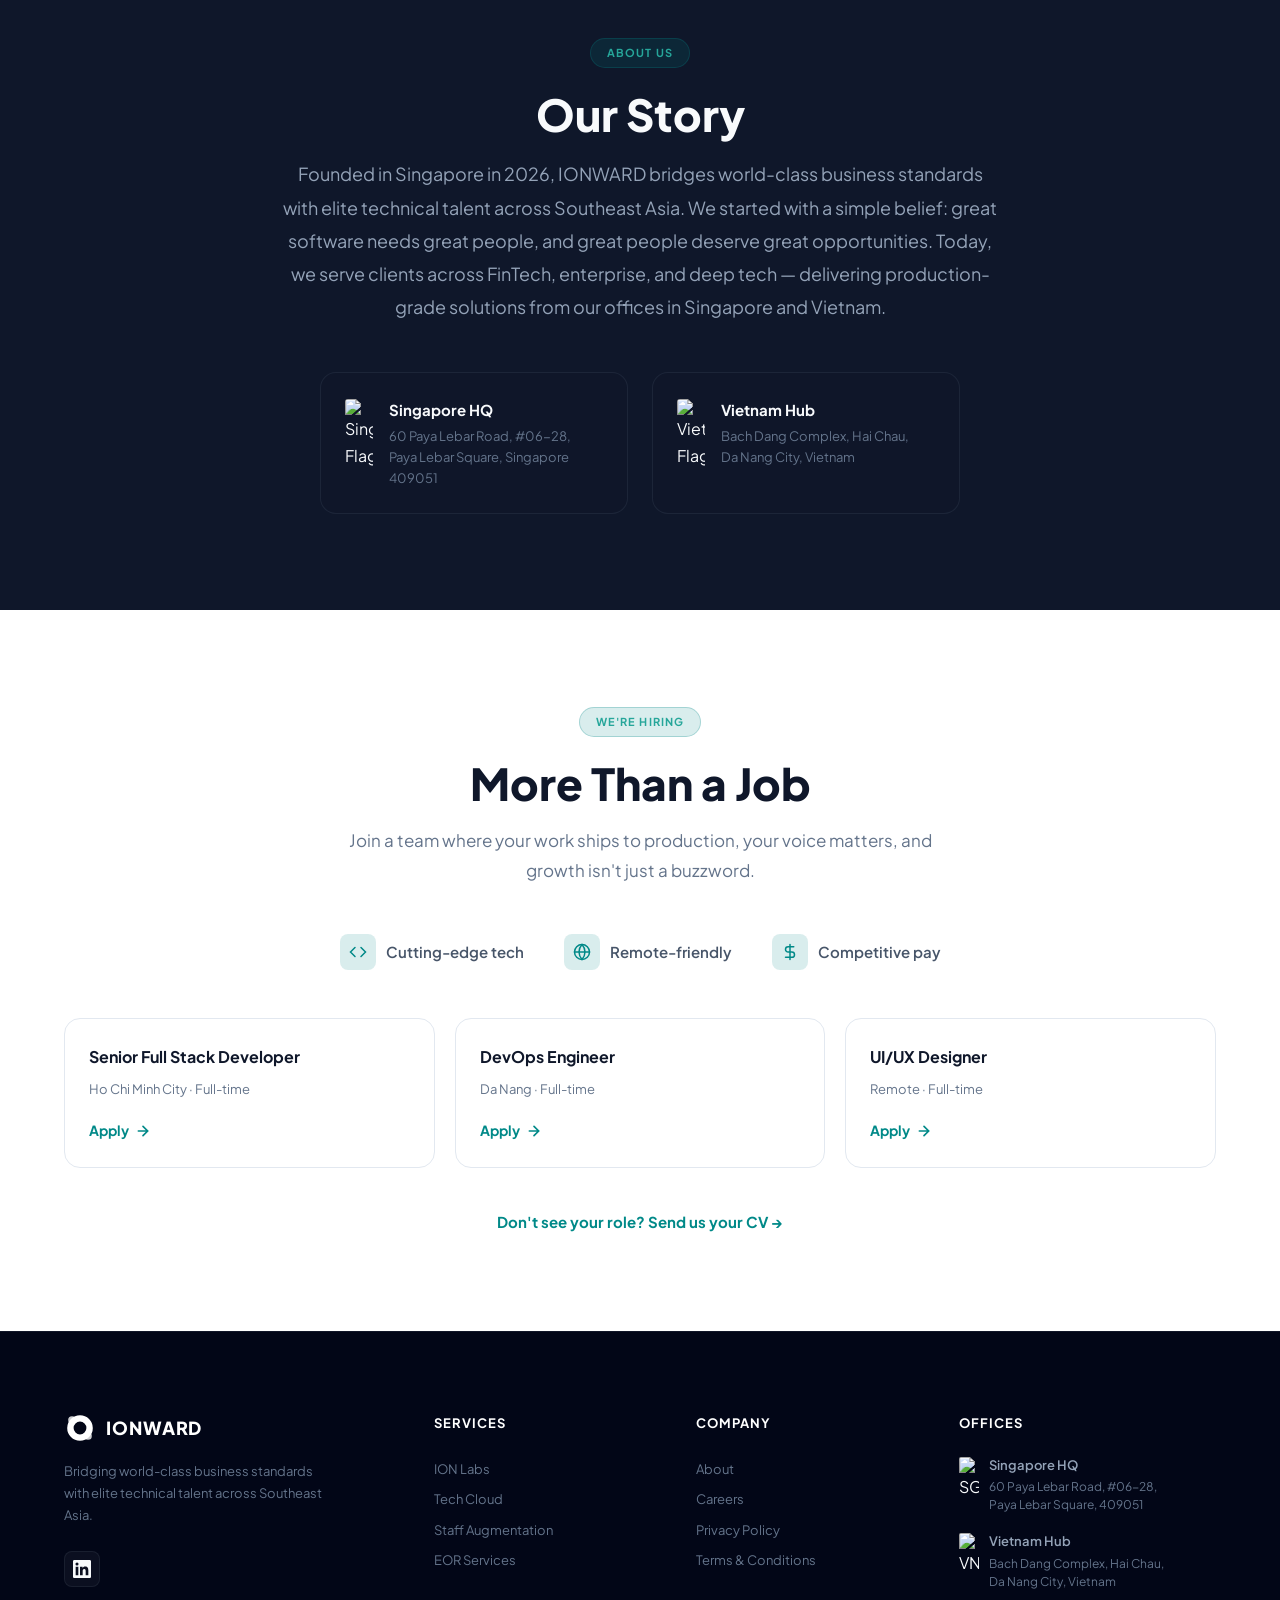
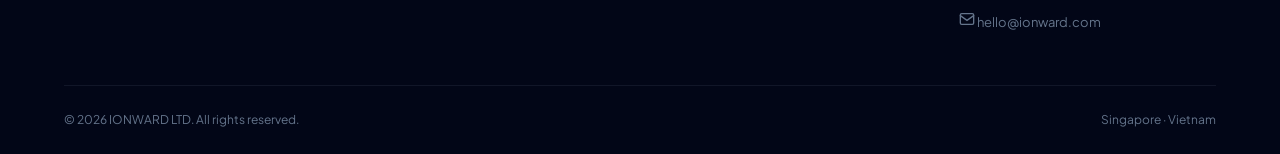
==== commit 7d48df4e: "new design skills" ====
--- a/index.html
+++ b/index.html
@@ -1,401 +1,846 @@
 <!DOCTYPE html>
 <html lang="en">
-  <head>
-    <meta charset="UTF-8" />
-    <meta name="viewport" content="width=device-width, initial-scale=1.0" />
-    <title>IONWARD LTD. | Tech Cloud & ION Labs</title>
-    <meta name="description" content="Singapore-based Software Development & Staff Augmentation. Expert FinTech & AI Engineering. Hiring Top Tech Talent in Vietnam." />
-    <!-- Open Graph / Social Preview -->
-    <meta property="og:type" content="website" />
-    <meta property="og:url" content="https://ionward.com/" />
-    <meta property="og:title" content="IONWARD LTD. | Tech Cloud & ION Labs" />
-    <meta property="og:description" content="Singapore-based Software Development & Staff Augmentation. Expert FinTech & AI Engineering. Hiring Top Tech Talent in Vietnam." />
-    <meta property="og:image" content="https://ionward.com/og-preview.png" />
-    <meta property="og:site_name" content="IONWARD LTD." />
-    <meta name="twitter:card" content="summary_large_image" />
-    <meta name="twitter:title" content="IONWARD LTD. | Tech Cloud & ION Labs" />
-    <meta name="twitter:description" content="Singapore-based Software Development & Staff Augmentation. Expert FinTech & AI Engineering." />
-    <meta name="twitter:image" content="https://ionward.com/og-preview.png" />
-    
-    <!-- Favicon (Teal Logo Mark) -->
-    <link rel="icon" type="image/svg+xml" href="data:image/svg+xml,%3Csvg xmlns='http://www.w3.org/2000/svg' viewBox='0 0 100 100'%3E%3Cpath d='M50 10 A40 40 0 1 0 50 90 A40 40 0 1 0 50 10 Z M50 30 A20 20 0 1 1 50 70 A20 20 0 1 1 50 30 Z' fill='%23008988'/%3E%3Ccircle cx='25' cy='25' r='12' fill='%23008988' opacity='0.8'/%3E%3Ccircle cx='75' cy='75' r='12' fill='%23008988' opacity='0.8'/%3E%3C/svg%3E" />
-
-    <!-- Tailwind CSS -->
-    <script src="https://cdn.tailwindcss.com"></script>
-    
-    <!-- Fonts -->
-    <link rel="preconnect" href="https://fonts.googleapis.com">
-    <link rel="preconnect" href="https://fonts.gstatic.com" crossorigin>
-    <link href="https://fonts.googleapis.com/css2?family=Plus+Jakarta+Sans:wght@300;400;500;600;700;800&display=swap" rel="stylesheet">
-
-    <!-- Tailwind Config for Custom Colors and Animations -->
-    <script>
-      tailwind.config = {
-        theme: {
-          extend: {
-            fontFamily: {
-              sans: ['"Plus Jakarta Sans"', 'sans-serif'],
-            },
-            colors: {
-              ion: {
-                DEFAULT: '#008988', // Based on the teal logo provided
-                light: '#26A69A',
-                dark: '#00695C',
-                bg: '#F8FAFC',
-              },
-              slate: {
-                850: '#1e293b', 
-                900: '#0f172a',
-                950: '#020617',
-              }
-            },
-            animation: {
-              'gradient-slow': 'gradient 15s ease infinite',
-              'float': 'float 6s ease-in-out infinite',
-              'pulse-slow': 'pulse 4s cubic-bezier(0.4, 0, 0.6, 1) infinite',
-              'scroll': 'scroll 40s linear infinite',
-              'fade-in': 'fadeIn 0.5s ease-out forwards',
-            },
-            keyframes: {
-              gradient: {
-                '0%, 100%': {
-                  'background-size': '200% 200%',
-                  'background-position': 'left center'
-                },
-                '50%': {
-                  'background-size': '200% 200%',
-                  'background-position': 'right center'
-                },
-              },
-              float: {
-                '0%, 100%': { transform: 'translateY(0)' },
-                '50%': { transform: 'translateY(-20px)' },
-              },
-              scroll: {
-                '0%': { transform: 'translateX(0)' },
-                '100%': { transform: 'translateX(-50%)' },
-              },
-              fadeIn: {
-                '0%': { opacity: '0', transform: 'translateY(10px)' },
-                '100%': { opacity: '1', transform: 'translateY(0)' },
-              },
-              shimmer: {
-                '100%': { transform: 'translateX(100%)' }
-              }
-            }
-          }
+<head>
+  <meta charset="UTF-8" />
+  <meta name="viewport" content="width=device-width, initial-scale=1.0" />
+  <title>IONWARD LTD. | Software Development & Talent Solutions</title>
+  <meta name="description" content="Singapore-based software development, staff augmentation & EOR services. Elite tech talent across Southeast Asia. FinTech, AI, Enterprise." />
+  <meta property="og:type" content="website" />
+  <meta property="og:url" content="https://ionward.com/" />
+  <meta property="og:title" content="IONWARD LTD. | Software Development & Talent Solutions" />
+  <meta property="og:description" content="Singapore-based software development, staff augmentation & EOR. Elite tech talent across Southeast Asia." />
+  <meta property="og:site_name" content="IONWARD LTD." />
+  <meta name="twitter:card" content="summary_large_image" />
+  <link rel="icon" type="image/svg+xml" href="data:image/svg+xml,%3Csvg xmlns='http://www.w3.org/2000/svg' viewBox='0 0 100 100'%3E%3Cpath d='M50 10 A40 40 0 1 0 50 90 A40 40 0 1 0 50 10 Z M50 30 A20 20 0 1 1 50 70 A20 20 0 1 1 50 30 Z' fill='%23008988'/%3E%3Ccircle cx='25' cy='25' r='12' fill='%23008988' opacity='0.8'/%3E%3Ccircle cx='75' cy='75' r='12' fill='%23008988' opacity='0.8'/%3E%3C/svg%3E" />
+  <link rel="preconnect" href="https://fonts.googleapis.com">
+  <link rel="preconnect" href="https://fonts.gstatic.com" crossorigin>
+  <link href="https://fonts.googleapis.com/css2?family=Plus+Jakarta+Sans:wght@300;400;500;600;700;800&display=swap" rel="stylesheet">
+  <style>
+    /* ═══════════════════════════════════════════════
+       IONWARD Design System
+       ═══════════════════════════════════════════════ */
+    :root {
+      --ion: #008988;
+      --ion-light: #26A69A;
+      --ion-dark: #00695C;
+      --ion-glow: rgba(0,137,136,0.15);
+      --bg-deep: #020617;
+      --bg-dark: #0f172a;
+      --bg-card: rgba(15,23,42,0.8);
+      --bg-light: #ffffff;
+      --bg-muted: #f8fafc;
+      --border: rgba(148,163,184,0.1);
+      --border-light: rgba(148,163,184,0.15);
+      --border-hover: rgba(148,163,184,0.3);
+      --text: #f8fafc;
+      --text-dark: #0f172a;
+      --text-secondary: #94a3b8;
+      --text-muted: #64748b;
+      --indigo: #6366f1;
+      --purple: #a855f7;
+      --green: #22c55e;
+      --blue: #3b82f6;
+      --amber: #f59e0b;
+      --red: #ef4444;
+      --cyan: #06b6d4;
+      --radius: 16px;
+      --radius-sm: 10px;
+      --radius-full: 9999px;
+      --transition: 250ms cubic-bezier(0.4,0,0.2,1);
+      --font: 'Plus Jakarta Sans', system-ui, -apple-system, sans-serif;
+      --max-w: 1200px;
+    }
+
+    *, *::before, *::after { box-sizing: border-box; margin: 0; padding: 0; }
+    html { scroll-behavior: smooth; -webkit-text-size-adjust: 100%; }
+    body { font-family: var(--font); background: var(--bg-deep); color: var(--text); line-height: 1.7; -webkit-font-smoothing: antialiased; overflow-x: hidden; }
+    img { max-width: 100%; display: block; }
+    a { color: inherit; text-decoration: none; }
+    button { font-family: inherit; border: none; background: none; cursor: pointer; color: inherit; }
+    ul { list-style: none; }
+
+    @media (prefers-reduced-motion: reduce) {
+      *, *::before, *::after { animation-duration: 0.01ms !important; transition-duration: 0.01ms !important; scroll-behavior: auto !important; }
+    }
+
+    /* Scrollbar */
+    ::-webkit-scrollbar { width: 8px; }
+    ::-webkit-scrollbar-track { background: var(--bg-dark); }
+    ::-webkit-scrollbar-thumb { background: #334155; border-radius: 4px; }
+    ::-webkit-scrollbar-thumb:hover { background: var(--ion); }
+
+    /* ── Utilities ── */
+    .container { max-width: var(--max-w); margin: 0 auto; padding: 0 1.5rem; }
+    .section-badge { display: inline-flex; align-items: center; gap: 6px; padding: 5px 16px; border-radius: var(--radius-full); font-size: 11px; font-weight: 700; letter-spacing: 0.1em; text-transform: uppercase; margin-bottom: 1.25rem; }
+    .section-badge--teal { background: var(--ion-glow); color: var(--ion-light); border: 1px solid rgba(0,137,136,0.25); }
+    .section-badge--white { background: rgba(255,255,255,0.06); color: var(--text-secondary); border: 1px solid var(--border); }
+    .section-title { font-size: clamp(2rem, 4vw, 2.75rem); font-weight: 800; line-height: 1.2; margin-bottom: 1rem; }
+    .section-desc { font-size: 1.0625rem; line-height: 1.75; max-width: 640px; margin: 0 auto 3rem; }
+    .text-center { text-align: center; }
+    .reveal { opacity: 0; transform: translateY(24px); transition: opacity 0.8s var(--transition), transform 0.8s var(--transition); }
+    .reveal.visible { opacity: 1; transform: translateY(0); }
+
+    /* ── Navigation ── */
+    .nav { position: fixed; top: 0; left: 0; right: 0; z-index: 100; padding: 1.25rem 0; transition: all var(--transition); }
+    .nav.scrolled { background: rgba(255,255,255,0.92); backdrop-filter: blur(20px); -webkit-backdrop-filter: blur(20px); border-bottom: 1px solid rgba(0,0,0,0.06); padding: 0.75rem 0; box-shadow: 0 1px 3px rgba(0,0,0,0.04); }
+    .nav-inner { display: flex; align-items: center; justify-content: space-between; }
+    .nav-logo { display: flex; align-items: center; gap: 10px; cursor: pointer; }
+    .nav-logo svg { height: 32px; width: 32px; }
+    .nav-logo span { font-weight: 800; font-size: 1.125rem; letter-spacing: 0.05em; }
+    .nav-logo, .nav-links a, .nav-links button { color: white; transition: color var(--transition); }
+    .nav.scrolled .nav-logo, .nav.scrolled .nav-links a { color: var(--text-dark); }
+    .nav.scrolled .nav-links a:hover { color: var(--ion); }
+    .nav-links { display: flex; align-items: center; gap: 2rem; }
+    .nav-links a { font-size: 0.875rem; font-weight: 600; position: relative; padding: 4px 0; }
+    .nav-links a::after { content: ''; position: absolute; bottom: 0; left: 0; width: 0; height: 2px; background: var(--ion); transition: width var(--transition); }
+    .nav-links a:hover::after { width: 100%; }
+    .nav-cta { padding: 10px 24px; border-radius: var(--radius-full); font-size: 0.875rem; font-weight: 700; transition: all var(--transition); background: var(--ion); color: white !important; }
+    .nav-cta:hover { background: var(--ion-dark); transform: scale(1.03); }
+    .nav.scrolled .nav-cta { background: var(--ion); color: white !important; }
+    .nav-hamburger { display: none; padding: 8px; border-radius: 8px; color: white; transition: color var(--transition); }
+    .nav.scrolled .nav-hamburger { color: var(--text-dark); }
+
+    /* Mobile Nav */
+    .mobile-overlay { position: fixed; inset: 0; z-index: 200; background: rgba(15,23,42,0.6); backdrop-filter: blur(4px); opacity: 0; pointer-events: none; transition: opacity 0.3s; }
+    .mobile-overlay.open { opacity: 1; pointer-events: auto; }
+    .mobile-drawer { position: fixed; top: 0; right: 0; bottom: 0; width: 85%; max-width: 360px; z-index: 201; background: white; transform: translateX(100%); transition: transform 0.3s cubic-bezier(0.4,0,0.2,1); display: flex; flex-direction: column; }
+    .mobile-drawer.open { transform: translateX(0); }
+    .mobile-drawer-header { display: flex; align-items: center; justify-content: space-between; padding: 1.5rem; border-bottom: 1px solid #f1f5f9; }
+    .mobile-drawer-header .nav-logo span, .mobile-drawer-header .nav-logo svg { color: var(--ion); }
+    .mobile-drawer-body { flex: 1; padding: 1.5rem; overflow-y: auto; }
+    .mobile-drawer-body a { display: flex; align-items: center; justify-content: space-between; padding: 1rem; border-radius: var(--radius-sm); font-weight: 600; font-size: 1rem; color: #334155; transition: background var(--transition); }
+    .mobile-drawer-body a:hover { background: #f1f5f9; }
+    .mobile-drawer-footer { padding: 1.5rem; border-top: 1px solid #f1f5f9; background: #f8fafc; }
+    .mobile-drawer-footer button { width: 100%; padding: 1rem; background: var(--ion); color: white; font-weight: 700; border-radius: var(--radius-sm); font-size: 1rem; }
+
+    /* ── Hero ── */
+    .hero { min-height: 100vh; display: flex; flex-direction: column; justify-content: center; position: relative; overflow: hidden; background: var(--bg-deep); padding-top: 5rem; }
+    .hero-bg-img { position: absolute; inset: 0; background: url('assets/hero-bg.png') center center / cover no-repeat; opacity: 0.35; pointer-events: none; }
+    .hero-bg-overlay { position: absolute; inset: 0; background: linear-gradient(180deg, rgba(2,6,23,0.5) 0%, rgba(2,6,23,0.85) 50%, var(--bg-deep) 100%); pointer-events: none; }
+    .hero-grid { position: absolute; inset: 0; background-image: radial-gradient(rgba(148,163,184,0.05) 1px, transparent 1px); background-size: 32px 32px; pointer-events: none; z-index: 1; }
+    .hero-glow-1 { position: absolute; top: 15%; left: 10%; width: 600px; height: 600px; background: radial-gradient(circle, rgba(0,137,136,0.18), transparent 70%); border-radius: 50%; pointer-events: none; filter: blur(60px); animation: hero-float-1 8s ease-in-out infinite; z-index: 1; }
+    .hero-glow-2 { position: absolute; bottom: 15%; right: 10%; width: 500px; height: 500px; background: radial-gradient(circle, rgba(99,102,241,0.12), transparent 70%); border-radius: 50%; pointer-events: none; filter: blur(60px); animation: hero-float-2 10s ease-in-out infinite; z-index: 1; }
+    .hero-glow-3 { position: absolute; top: 50%; left: 50%; transform: translate(-50%, -50%); width: 800px; height: 800px; background: radial-gradient(circle, rgba(0,137,136,0.06), transparent 60%); border-radius: 50%; pointer-events: none; filter: blur(80px); z-index: 1; }
+    @keyframes hero-float-1 { 0%, 100% { transform: translate(0, 0) scale(1); } 50% { transform: translate(30px, -20px) scale(1.05); } }
+    @keyframes hero-float-2 { 0%, 100% { transform: translate(0, 0) scale(1); } 50% { transform: translate(-25px, 15px) scale(1.08); } }
+
+    /* Particles */
+    .hero-particles { position: absolute; inset: 0; z-index: 1; pointer-events: none; overflow: hidden; }
+    .particle { position: absolute; width: 3px; height: 3px; border-radius: 50%; background: var(--ion-light); opacity: 0; animation: particle-drift linear infinite; }
+    @keyframes particle-drift {
+      0% { opacity: 0; transform: translateY(0) translateX(0); }
+      10% { opacity: 0.6; }
+      90% { opacity: 0.6; }
+      100% { opacity: 0; transform: translateY(-100vh) translateX(40px); }
+    }
+
+    /* Staggered entrance */
+    .hero-content { position: relative; z-index: 2; text-align: center; padding: 2rem 0 6rem; }
+    .hero-fade { opacity: 0; transform: translateY(28px); animation: hero-enter 0.9s cubic-bezier(0.16,1,0.3,1) forwards; }
+    .hero-fade-1 { animation-delay: 0.15s; }
+    .hero-fade-2 { animation-delay: 0.35s; }
+    .hero-fade-3 { animation-delay: 0.55s; }
+    .hero-fade-4 { animation-delay: 0.75s; }
+    @keyframes hero-enter { to { opacity: 1; transform: translateY(0); } }
+
+    .hero-badge { display: inline-flex; align-items: center; gap: 8px; padding: 6px 18px; border-radius: var(--radius-full); background: rgba(255,255,255,0.06); border: 1px solid rgba(255,255,255,0.1); backdrop-filter: blur(12px); margin-bottom: 2rem; }
+    .hero-badge-dot { width: 8px; height: 8px; border-radius: 50%; background: var(--green); box-shadow: 0 0 0 3px rgba(34,197,94,0.25); animation: badge-pulse 2.5s ease-in-out infinite; }
+    @keyframes badge-pulse { 0%, 100% { box-shadow: 0 0 0 3px rgba(34,197,94,0.25); } 50% { box-shadow: 0 0 0 7px rgba(34,197,94,0.08); } }
+    .hero-badge span { font-size: 12px; font-weight: 700; letter-spacing: 0.08em; text-transform: uppercase; color: var(--ion-light); }
+    .hero h1 { font-size: clamp(2.75rem, 7vw, 5rem); font-weight: 800; line-height: 1.08; margin-bottom: 1.5rem; letter-spacing: -0.02em; color: white; }
+    .hero h1 em { font-style: normal; background: linear-gradient(90deg, var(--ion-light), var(--cyan), var(--blue), var(--indigo), var(--ion-light)); background-size: 300% 100%; -webkit-background-clip: text; -webkit-text-fill-color: transparent; background-clip: text; animation: gradient-shift 6s ease-in-out infinite; }
+    @keyframes gradient-shift { 0% { background-position: 0% 50%; } 50% { background-position: 100% 50%; } 100% { background-position: 0% 50%; } }
+    .hero-sub { font-size: clamp(1rem, 2vw, 1.25rem); color: var(--text-secondary); max-width: 680px; margin: 0 auto 2.5rem; line-height: 1.8; font-weight: 400; }
+    .hero-ctas { display: flex; gap: 1rem; justify-content: center; flex-wrap: wrap; }
+    .btn { display: inline-flex; align-items: center; gap: 8px; padding: 14px 28px; border-radius: var(--radius-sm); font-size: 0.9375rem; font-weight: 700; transition: all var(--transition); cursor: pointer; }
+    .btn-primary { background: var(--ion); color: white; box-shadow: 0 0 30px -8px rgba(0,137,136,0.4); position: relative; overflow: hidden; }
+    .btn-primary::after { content: ''; position: absolute; inset: 0; background: linear-gradient(90deg, transparent, rgba(255,255,255,0.15), transparent); transform: translateX(-100%); transition: none; }
+    .btn-primary:hover::after { animation: btn-shimmer 0.8s ease forwards; }
+    @keyframes btn-shimmer { to { transform: translateX(100%); } }
+    .btn-primary:hover { background: var(--ion-dark); transform: translateY(-2px); box-shadow: 0 8px 40px -8px rgba(0,137,136,0.5); }
+    .btn-secondary { background: transparent; color: white; border: 1px solid rgba(255,255,255,0.15); }
+    .btn-secondary:hover { border-color: rgba(255,255,255,0.35); background: rgba(255,255,255,0.05); transform: translateY(-2px); }
+    .btn svg { width: 18px; height: 18px; }
+    .hero-stats { position: absolute; bottom: 0; left: 0; right: 0; border-top: 1px solid rgba(255,255,255,0.06); background: rgba(2,6,23,0.65); backdrop-filter: blur(16px); z-index: 2; }
+    .hero-stats-inner { display: grid; grid-template-columns: repeat(4, 1fr); gap: 1rem; padding: 1.25rem 0; }
+    .hero-stat { display: flex; align-items: center; justify-content: center; gap: 10px; }
+    .hero-stat-icon { width: 36px; height: 36px; border-radius: 8px; display: flex; align-items: center; justify-content: center; background: rgba(255,255,255,0.04); border: 1px solid var(--border); }
+    .hero-stat-icon svg { width: 16px; height: 16px; color: var(--text-secondary); }
+    .hero-stat-text { text-align: left; }
+    .hero-stat-label { font-size: 10px; text-transform: uppercase; font-weight: 700; letter-spacing: 0.08em; color: var(--text-muted); }
+    .hero-stat-value { font-size: 0.8125rem; font-weight: 600; color: var(--text-secondary); }
+
+    /* ── ION Labs ── */
+    .ion-labs { padding: 6rem 0; background: var(--bg-light); color: var(--text-dark); }
+    .labs-grid { display: grid; grid-template-columns: repeat(3, 1fr); gap: 1.5rem; }
+    .lab-card { padding: 2rem; border-radius: var(--radius); border: 1px solid #e2e8f0; background: #f8fafc; transition: all var(--transition); cursor: default; }
+    .lab-card:hover { background: white; border-color: transparent; box-shadow: 0 16px 48px rgba(0,0,0,0.08); transform: translateY(-4px); }
+    .lab-card-icon { width: 48px; height: 48px; border-radius: 12px; display: flex; align-items: center; justify-content: center; margin-bottom: 1.25rem; }
+    .lab-card-icon svg { width: 24px; height: 24px; }
+    .lab-card-icon--indigo { background: rgba(99,102,241,0.1); color: var(--indigo); }
+    .lab-card-icon--teal { background: var(--ion-glow); color: var(--ion); }
+    .lab-card-icon--purple { background: rgba(168,85,247,0.1); color: var(--purple); }
+    .lab-card h3 { font-size: 1.25rem; font-weight: 700; margin-bottom: 0.75rem; color: var(--text-dark); }
+    .lab-card p { font-size: 0.9375rem; color: var(--text-muted); line-height: 1.65; margin-bottom: 1.25rem; }
+    .lab-card-bullets { display: flex; flex-direction: column; gap: 8px; }
+    .lab-card-bullets li { display: flex; align-items: center; gap: 8px; font-size: 0.875rem; font-weight: 500; color: #475569; }
+    .lab-card-bullets li::before { content: ''; width: 6px; height: 6px; border-radius: 50%; flex-shrink: 0; }
+    .lab-card:nth-child(1) .lab-card-bullets li::before { background: var(--indigo); }
+    .lab-card:nth-child(2) .lab-card-bullets li::before { background: var(--ion); }
+    .lab-card:nth-child(3) .lab-card-bullets li::before { background: var(--purple); }
+
+
+
+    /* ── Tech Marquee ── */
+    .marquee-section { padding: 3.5rem 0; background: var(--bg-muted); border-top: 1px solid #e2e8f0; border-bottom: 1px solid #e2e8f0; overflow: hidden; position: relative; }
+    .marquee-fade-l, .marquee-fade-r { position: absolute; top: 0; bottom: 0; width: 100px; z-index: 2; pointer-events: none; }
+    .marquee-fade-l { left: 0; background: linear-gradient(to right, var(--bg-muted), transparent); }
+    .marquee-fade-r { right: 0; background: linear-gradient(to left, var(--bg-muted), transparent); }
+    .marquee-track { display: flex; width: max-content; animation: marquee 40s linear infinite; }
+    .marquee-track:hover { animation-play-state: paused; }
+    .marquee-item { display: flex; align-items: center; justify-content: center; padding: 0 2rem; flex-shrink: 0; }
+    .marquee-item img { height: 36px; width: auto; max-width: 56px; filter: grayscale(1); opacity: 0.35; transition: all 0.3s; }
+    .marquee-item:hover img { filter: grayscale(0); opacity: 1; }
+    @keyframes marquee { 0% { transform: translateX(0); } 100% { transform: translateX(-50%); } }
+
+    /* ── Tech Cloud ── */
+    .tech-cloud { padding: 6rem 0; background: var(--bg-dark); }
+    .engagement-grid { display: grid; grid-template-columns: repeat(2, 1fr); gap: 1.25rem; margin-bottom: 4rem; }
+    .engage-card { padding: 1.75rem; border-radius: var(--radius); border: 1px solid var(--border); background: var(--bg-card); transition: all var(--transition); cursor: default; position: relative; overflow: hidden; }
+    .engage-card:hover { border-color: var(--border-hover); background: rgba(30,41,59,0.6); transform: translateY(-2px); }
+    .engage-card-popular { position: absolute; top: 1rem; right: 1rem; padding: 3px 10px; border-radius: var(--radius-full); font-size: 10px; font-weight: 700; background: var(--ion-glow); color: var(--ion-light); border: 1px solid rgba(0,137,136,0.3); letter-spacing: 0.05em; text-transform: uppercase; }
+    .engage-card-icon { width: 44px; height: 44px; border-radius: 10px; display: flex; align-items: center; justify-content: center; margin-bottom: 1rem; background: rgba(255,255,255,0.04); border: 1px solid var(--border); }
+    .engage-card-icon svg { width: 20px; height: 20px; color: var(--ion-light); }
+    .engage-card h3 { font-size: 1.0625rem; font-weight: 700; margin-bottom: 0.5rem; color: var(--text); }
+    .engage-card p { font-size: 0.875rem; color: var(--text-secondary); line-height: 1.6; margin-bottom: 1rem; }
+    .engage-card-fee { font-size: 0.75rem; font-weight: 600; color: var(--text-muted); text-transform: uppercase; letter-spacing: 0.05em; padding-top: 0.75rem; border-top: 1px solid var(--border); }
+
+    .roles-section { margin-top: 1rem; }
+    .roles-section h3 { font-size: 1.125rem; font-weight: 700; margin-bottom: 1.5rem; text-align: center; color: var(--text); }
+    .roles-grid { display: grid; grid-template-columns: repeat(2, 1fr); gap: 2rem; }
+    .roles-col h4 { font-size: 0.8125rem; font-weight: 700; text-transform: uppercase; letter-spacing: 0.08em; color: var(--ion-light); margin-bottom: 1rem; }
+    .roles-col ul { display: flex; flex-direction: column; gap: 0.5rem; }
+    .roles-col li { font-size: 0.875rem; color: var(--text-secondary); display: flex; align-items: center; gap: 8px; }
+    .roles-col li::before { content: ''; width: 5px; height: 5px; border-radius: 50%; background: var(--text-muted); flex-shrink: 0; }
+
+    /* ── Projects ── */
+    .projects { padding: 6rem 0; background: var(--bg-deep); border-top: 1px solid var(--border); }
+    .projects-grid { display: grid; grid-template-columns: repeat(3, 1fr); gap: 1.25rem; margin-bottom: 1.5rem; }
+    .project-card { padding: 1.5rem; border-radius: var(--radius); border: 1px solid var(--border); background: linear-gradient(135deg, rgba(30,41,59,0.7), rgba(15,23,42,0.9)); position: relative; overflow: hidden; transition: all var(--transition); cursor: default; }
+    .project-card:hover { border-color: var(--border-hover); transform: translateY(-3px); box-shadow: 0 16px 48px rgba(0,0,0,0.3); }
+    .project-card-accent { position: absolute; top: 0; left: 0; width: 3px; height: 100%; border-radius: var(--radius) 0 0 var(--radius); }
+    .project-card-header { display: flex; justify-content: space-between; align-items: center; margin-bottom: 0.875rem; }
+    .project-card-cat { padding: 3px 10px; border-radius: var(--radius-full); font-size: 10px; font-weight: 700; letter-spacing: 0.08em; text-transform: uppercase; }
+    .project-card-status { display: flex; align-items: center; gap: 5px; font-size: 11px; color: var(--text-muted); }
+    .project-card-status-dot { width: 7px; height: 7px; border-radius: 50%; }
+    .project-card h3 { font-size: 1.0625rem; font-weight: 700; color: var(--text); margin-bottom: 0.5rem; line-height: 1.4; }
+    .project-card p { font-size: 0.875rem; color: var(--text-secondary); line-height: 1.6; margin-bottom: 1rem; }
+    .project-card-stack { display: flex; flex-wrap: wrap; gap: 4px; }
+    .project-card-stack span { display: inline-block; padding: 2px 9px; border-radius: var(--radius-full); background: rgba(148,163,184,0.08); color: var(--text-secondary); font-size: 11px; font-weight: 500; border: 1px solid rgba(148,163,184,0.12); }
+    .projects-note { text-align: center; font-size: 0.8125rem; color: var(--text-muted); }
+
+    /* ── How We Work ── */
+    .how-we-work { padding: 6rem 0; background: var(--bg-light); color: var(--text-dark); }
+    .process-timeline { display: flex; align-items: flex-start; justify-content: space-between; position: relative; padding: 2rem 0; }
+    .process-timeline::before { content: ''; position: absolute; top: 28px; left: 10%; right: 10%; height: 2px; background: #e2e8f0; z-index: 0; }
+    .timeline-step { text-align: center; flex: 1; position: relative; z-index: 1; }
+    .timeline-step-num { width: 56px; height: 56px; border-radius: 50%; background: white; border: 2px solid var(--ion); color: var(--ion); display: flex; align-items: center; justify-content: center; margin: 0 auto 1rem; font-size: 1.125rem; font-weight: 800; position: relative; transition: all var(--transition); }
+    .timeline-step:hover .timeline-step-num { background: var(--ion); color: white; box-shadow: 0 0 0 6px var(--ion-glow); }
+    .timeline-step h4 { font-size: 0.9375rem; font-weight: 700; margin-bottom: 0.25rem; color: var(--text-dark); }
+    .timeline-step p { font-size: 0.8125rem; color: var(--text-muted); max-width: 160px; margin: 0 auto; line-height: 1.5; }
+
+    /* ── About ── */
+    .about { padding: 6rem 0; background: var(--bg-dark); }
+    .about-text { font-size: 1.125rem; color: var(--text-secondary); line-height: 1.85; max-width: 720px; margin: 0 auto 3rem; text-align: center; }
+    .offices-grid { display: grid; grid-template-columns: repeat(2, 1fr); gap: 1.5rem; max-width: 640px; margin: 0 auto; }
+    .office-card { padding: 1.5rem; border-radius: var(--radius); border: 1px solid var(--border); background: var(--bg-card); display: flex; gap: 1rem; align-items: flex-start; transition: all var(--transition); }
+    .office-card:hover { border-color: var(--border-hover); }
+    .office-flag { width: 28px; height: auto; border-radius: 3px; flex-shrink: 0; margin-top: 2px; }
+    .office-card h4 { font-size: 0.9375rem; font-weight: 700; color: var(--text); margin-bottom: 0.25rem; }
+    .office-card p { font-size: 0.8125rem; color: var(--text-muted); line-height: 1.6; }
+
+    /* ── Careers ── */
+    .careers { padding: 6rem 0; background: var(--bg-light); color: var(--text-dark); }
+    .perks-row { display: flex; justify-content: center; gap: 2.5rem; flex-wrap: wrap; margin-bottom: 3rem; }
+    .perk { display: flex; align-items: center; gap: 10px; font-size: 0.9375rem; font-weight: 600; color: #475569; }
+    .perk-icon { width: 36px; height: 36px; border-radius: 8px; display: flex; align-items: center; justify-content: center; background: var(--ion-glow); color: var(--ion); }
+    .perk-icon svg { width: 18px; height: 18px; }
+    .jobs-grid { display: grid; grid-template-columns: repeat(3, 1fr); gap: 1.25rem; margin-bottom: 2.5rem; }
+    .job-card { padding: 1.5rem; border-radius: var(--radius); border: 1px solid #e2e8f0; background: white; transition: all var(--transition); }
+    .job-card:hover { border-color: var(--ion); box-shadow: 0 8px 24px rgba(0,137,136,0.08); transform: translateY(-2px); }
+    .job-card h4 { font-size: 1rem; font-weight: 700; color: var(--text-dark); margin-bottom: 0.5rem; }
+    .job-card-meta { font-size: 0.8125rem; color: var(--text-muted); margin-bottom: 1rem; }
+    .job-card-apply { display: inline-flex; align-items: center; gap: 6px; font-size: 0.875rem; font-weight: 700; color: var(--ion); transition: gap var(--transition); }
+    .job-card:hover .job-card-apply { gap: 10px; }
+    .job-card-apply svg { width: 16px; height: 16px; }
+    .careers-bottom { text-align: center; }
+    .careers-bottom a { color: var(--ion); font-weight: 700; font-size: 0.9375rem; border-bottom: 2px solid transparent; transition: border-color var(--transition); }
+    .careers-bottom a:hover { border-color: var(--ion); }
+
+    /* ── Footer ── */
+    .footer { padding: 5rem 0 0; background: var(--bg-deep); border-top: 1px solid var(--border); }
+    .footer-grid { display: grid; grid-template-columns: 1.5fr 1fr 1fr 1.2fr; gap: 3rem; margin-bottom: 3rem; }
+    .footer-brand p { font-size: 0.8125rem; color: var(--text-muted); line-height: 1.7; margin: 1rem 0 1.5rem; max-width: 260px; }
+    .footer-social a { display: inline-flex; align-items: center; justify-content: center; width: 36px; height: 36px; border-radius: 8px; background: rgba(255,255,255,0.04); border: 1px solid var(--border); transition: all var(--transition); }
+    .footer-social a:hover { background: var(--ion); border-color: var(--ion); color: white; }
+    .footer-social a svg { width: 18px; height: 18px; }
+    .footer-col h5 { font-size: 0.8125rem; font-weight: 700; color: white; margin-bottom: 1.25rem; text-transform: uppercase; letter-spacing: 0.08em; }
+    .footer-col a { display: block; font-size: 0.8125rem; color: var(--text-muted); padding: 4px 0; transition: color var(--transition); cursor: pointer; }
+    .footer-col a:hover { color: var(--ion-light); }
+    .footer-office { display: flex; gap: 10px; margin-bottom: 1rem; align-items: flex-start; }
+    .footer-office img { width: 20px; border-radius: 2px; margin-top: 3px; }
+    .footer-office-text h6 { font-size: 0.8125rem; font-weight: 600; color: var(--text-secondary); margin-bottom: 2px; }
+    .footer-office-text p { font-size: 0.75rem; color: var(--text-muted); line-height: 1.5; }
+    .footer-email { display: flex; align-items: center; gap: 8px; font-size: 0.875rem; color: var(--text-secondary); margin-top: 1rem; transition: color var(--transition); }
+    .footer-email:hover { color: white; }
+    .footer-email svg { width: 16px; height: 16px; }
+    .footer-bottom { padding: 1.5rem 0; border-top: 1px solid var(--border); display: flex; justify-content: space-between; align-items: center; font-size: 0.75rem; color: var(--text-muted); }
+
+    /* ── WhatsApp FAB ── */
+    .wa-fab { position: fixed; bottom: 24px; right: 24px; z-index: 90; display: flex; align-items: center; gap: 10px; background: #25d366; color: white; padding: 13px 22px; border-radius: var(--radius-full); box-shadow: 0 4px 20px rgba(37,211,102,0.35); font-size: 14px; font-weight: 600; text-decoration: none; transition: all var(--transition); animation: wa-pulse 3s ease-in-out infinite; }
+    .wa-fab:hover { transform: scale(1.05); box-shadow: 0 6px 32px rgba(37,211,102,0.6); }
+    .wa-fab svg { width: 22px; height: 22px; flex-shrink: 0; }
+    @keyframes wa-pulse { 0%, 100% { box-shadow: 0 4px 20px rgba(37,211,102,0.35); } 50% { box-shadow: 0 4px 30px rgba(37,211,102,0.6), 0 0 0 8px rgba(37,211,102,0.08); } }
+
+    /* ── Contact Modal ── */
+    .modal-overlay { position: fixed; inset: 0; z-index: 300; display: flex; align-items: center; justify-content: center; padding: 1rem; background: rgba(15,23,42,0.75); backdrop-filter: blur(6px); opacity: 0; pointer-events: none; transition: opacity 0.3s; }
+    .modal-overlay.open { opacity: 1; pointer-events: auto; }
+    .modal { background: white; border-radius: var(--radius); max-width: 480px; width: 100%; box-shadow: 0 24px 64px rgba(0,0,0,0.3); transform: scale(0.95) translateY(12px); transition: transform 0.3s; overflow: hidden; }
+    .modal-overlay.open .modal { transform: scale(1) translateY(0); }
+    .modal-header { display: flex; justify-content: space-between; align-items: center; padding: 1.25rem 1.5rem; border-bottom: 1px solid #f1f5f9; background: #f8fafc; }
+    .modal-header h3 { font-size: 1.125rem; font-weight: 700; color: var(--text-dark); }
+    .modal-close { width: 36px; height: 36px; border-radius: 8px; display: flex; align-items: center; justify-content: center; transition: background var(--transition); color: var(--text-muted); }
+    .modal-close:hover { background: #e2e8f0; }
+    .modal-close svg { width: 20px; height: 20px; }
+    .modal-body { padding: 1.5rem; }
+    .modal-body h4 { font-size: 1.5rem; font-weight: 800; color: var(--text-dark); margin-bottom: 0.5rem; text-align: center; }
+    .modal-body > p { text-align: center; color: var(--text-muted); margin-bottom: 1.5rem; font-size: 0.9375rem; }
+    .modal-option { width: 100%; display: flex; align-items: center; padding: 1rem; border: 1px solid #e2e8f0; border-radius: var(--radius-sm); margin-bottom: 0.75rem; text-align: left; transition: all var(--transition); cursor: pointer; }
+    .modal-option:hover { border-color: var(--ion); background: rgba(0,137,136,0.03); }
+    .modal-option-icon { width: 44px; height: 44px; border-radius: 50%; display: flex; align-items: center; justify-content: center; margin-right: 1rem; flex-shrink: 0; }
+    .modal-option-icon svg { width: 22px; height: 22px; }
+    .modal-option-text strong { display: block; font-size: 0.9375rem; color: var(--text-dark); margin-bottom: 2px; }
+    .modal-option-text span { font-size: 0.8125rem; color: var(--text-muted); }
+    .modal-option-arrow { margin-left: auto; color: #cbd5e1; }
+    .modal-option-arrow svg { width: 18px; height: 18px; }
+
+    /* ── Responsive ── */
+    @media (max-width: 1024px) {
+      .labs-grid, .projects-grid { grid-template-columns: repeat(2, 1fr); }
+      .footer-grid { grid-template-columns: repeat(2, 1fr); }
+    }
+    @media (max-width: 768px) {
+      .nav-links { display: none; }
+      .nav-hamburger { display: flex; }
+      .hero h1 { font-size: clamp(2.25rem, 8vw, 3.5rem); }
+      .hero-stats-inner { grid-template-columns: repeat(2, 1fr); }
+      .labs-grid, .engagement-grid, .projects-grid, .jobs-grid, .offices-grid { grid-template-columns: 1fr; }
+      .roles-grid { grid-template-columns: 1fr; }
+      .process-timeline { flex-direction: column; gap: 1.5rem; align-items: center; }
+      .process-timeline::before { display: none; }
+      .footer-grid { grid-template-columns: 1fr; gap: 2rem; }
+      .footer-bottom { flex-direction: column; gap: 0.5rem; text-align: center; }
+      .perks-row { flex-direction: column; align-items: center; }
+
+      .process-arrow { transform: rotate(90deg); }
+    }
+    @media (max-width: 480px) {
+      .hero-stats-inner { grid-template-columns: 1fr 1fr; gap: 0.75rem; }
+      .hero-ctas { flex-direction: column; align-items: center; }
+      .btn { width: 100%; justify-content: center; }
+    }
+  </style>
+</head>
+<body>
+
+  <!-- ════════════════ NAVIGATION ════════════════ -->
+  <nav class="nav" id="main-nav">
+    <div class="container nav-inner">
+      <a href="#" class="nav-logo" onclick="scrollToTop(event)">
+        <svg viewBox="0 0 100 100" fill="currentColor" aria-label="IONWARD Logo">
+          <path d="M50 10 A40 40 0 1 0 50 90 A40 40 0 1 0 50 10 Z M50 30 A20 20 0 1 1 50 70 A20 20 0 1 1 50 30 Z" fill-rule="evenodd"/>
+          <circle cx="25" cy="25" r="12" opacity="0.8"/>
+          <circle cx="75" cy="75" r="12" opacity="0.8"/>
+        </svg>
+        <span>IONWARD</span>
+      </a>
+      <div class="nav-links">
+        <a href="#ion-labs">ION Labs</a>
+        <a href="#tech-cloud">Tech Cloud</a>
+        <a href="#about">About</a>
+        <a href="#careers">Careers</a>
+        <button class="nav-cta" onclick="openModal()">Start a Project</button>
+      </div>
+      <button class="nav-hamburger" onclick="openMobileNav()" aria-label="Open Menu">
+        <svg width="24" height="24" viewBox="0 0 24 24" fill="none" stroke="currentColor" stroke-width="2" stroke-linecap="round"><path d="M4 6h16M4 12h16M4 18h16"/></svg>
+      </button>
+    </div>
+  </nav>
+
+  <!-- Mobile Drawer -->
+  <div class="mobile-overlay" id="mobile-overlay" onclick="closeMobileNav()"></div>
+  <div class="mobile-drawer" id="mobile-drawer">
+    <div class="mobile-drawer-header">
+      <div class="nav-logo">
+        <svg viewBox="0 0 100 100" fill="currentColor" style="height:28px;width:28px;color:var(--ion)"><path d="M50 10 A40 40 0 1 0 50 90 A40 40 0 1 0 50 10 Z M50 30 A20 20 0 1 1 50 70 A20 20 0 1 1 50 30 Z" fill-rule="evenodd"/><circle cx="25" cy="25" r="12" opacity="0.8"/><circle cx="75" cy="75" r="12" opacity="0.8"/></svg>
+        <span>IONWARD</span>
+      </div>
+      <button onclick="closeMobileNav()" aria-label="Close Menu">
+        <svg width="24" height="24" viewBox="0 0 24 24" fill="none" stroke="#64748b" stroke-width="2" stroke-linecap="round"><path d="M18 6L6 18M6 6l12 12"/></svg>
+      </button>
+    </div>
+    <div class="mobile-drawer-body">
+      <a href="#" onclick="mobileNav(event)">Home</a>
+      <a href="#ion-labs" onclick="mobileNav(event)">ION Labs</a>
+      <a href="#tech-cloud" onclick="mobileNav(event)">Tech Cloud</a>
+      <a href="#about" onclick="mobileNav(event)">About</a>
+      <a href="#careers" onclick="mobileNav(event)">Careers</a>
+    </div>
+    <div class="mobile-drawer-footer">
+      <button onclick="closeMobileNav(); openModal();">Start a Project</button>
+    </div>
+  </div>
+
+  <!-- ════════════════ HERO ════════════════ -->
+  <section class="hero" id="hero">
+    <div class="hero-bg-img"></div>
+    <div class="hero-bg-overlay"></div>
+    <div class="hero-grid"></div>
+    <div class="hero-particles" id="hero-particles"></div>
+    <div class="hero-glow-1"></div>
+    <div class="hero-glow-2"></div>
+    <div class="hero-glow-3"></div>
+    <div class="container hero-content">
+      <div class="hero-badge hero-fade hero-fade-1">
+        <div class="hero-badge-dot"></div>
+        <span>Singapore HQ &middot; Southeast Asia Execution</span>
+      </div>
+      <h1 class="hero-fade hero-fade-2">Software that scales.<br><em>Talent that stays.</em></h1>
+      <p class="hero-sub hero-fade hero-fade-3">We build world-class software products and connect businesses with elite tech talent across Southeast Asia. From custom development to full employer-of-record solutions.</p>
+      <div class="hero-ctas hero-fade hero-fade-4">
+        <a href="#ion-labs" class="btn btn-primary">Explore ION Labs <svg viewBox="0 0 24 24" fill="none" stroke="currentColor" stroke-width="2.5" stroke-linecap="round" stroke-linejoin="round"><path d="M5 12h14M12 5l7 7-7 7"/></svg></a>
+        <a href="#tech-cloud" class="btn btn-secondary">Hire Talent <svg viewBox="0 0 24 24" fill="none" stroke="currentColor" stroke-width="2.5" stroke-linecap="round" stroke-linejoin="round"><path d="M5 12h14M12 5l7 7-7 7"/></svg></a>
+      </div>
+    </div>
+    <div class="hero-stats">
+      <div class="container hero-stats-inner">
+        <div class="hero-stat">
+          <div class="hero-stat-icon"><svg viewBox="0 0 24 24" fill="none" stroke="currentColor" stroke-width="2" stroke-linecap="round"><rect x="3" y="4" width="18" height="18" rx="2"/><path d="M16 2v4M8 2v4M3 10h18"/></svg></div>
+          <div class="hero-stat-text"><div class="hero-stat-label">Founded</div><div class="hero-stat-value">2026</div></div>
+        </div>
+        <div class="hero-stat">
+          <div class="hero-stat-icon"><svg viewBox="0 0 24 24" fill="none" stroke="currentColor" stroke-width="2" stroke-linecap="round"><circle cx="12" cy="12" r="10"/><path d="M2 12h20M12 2a15.3 15.3 0 0 1 4 10 15.3 15.3 0 0 1-4 10 15.3 15.3 0 0 1-4-10 15.3 15.3 0 0 1 4-10z"/></svg></div>
+          <div class="hero-stat-text"><div class="hero-stat-label">Presence</div><div class="hero-stat-value">SG &amp; VN</div></div>
+        </div>
+        <div class="hero-stat">
+          <div class="hero-stat-icon"><svg viewBox="0 0 24 24" fill="none" stroke="currentColor" stroke-width="2" stroke-linecap="round"><path d="M12 22s8-4 8-10V5l-8-3-8 3v7c0 6 8 10 8 10z"/></svg></div>
+          <div class="hero-stat-text"><div class="hero-stat-label">Security</div><div class="hero-stat-value">Enterprise Grade</div></div>
+        </div>
+        <div class="hero-stat">
+          <div class="hero-stat-icon"><svg viewBox="0 0 24 24" fill="none" stroke="currentColor" stroke-width="2" stroke-linecap="round"><path d="M13 2L3 14h9l-1 8 10-12h-9l1-8z"/></svg></div>
+          <div class="hero-stat-text"><div class="hero-stat-label">Speed</div><div class="hero-stat-value">Rapid Deployment</div></div>
+        </div>
+      </div>
+    </div>
+  </section>
+
+  <!-- ════════════════ ION LABS ════════════════ -->
+  <section class="ion-labs" id="ion-labs">
+    <div class="container">
+      <div class="text-center reveal">
+        <div class="section-badge section-badge--teal">ION LABS</div>
+        <h2 class="section-title" style="color:var(--text-dark)">End-to-End Software Development</h2>
+        <p class="section-desc" style="color:var(--text-muted)">ION Labs is our dedicated R&amp;D and Custom Software Development unit. We take full ownership of the product lifecycle &mdash; from architectural design to deployment &mdash; acting as your technical co-founding team.</p>
+      </div>
+      <div class="labs-grid">
+        <div class="lab-card reveal">
+          <div class="lab-card-icon lab-card-icon--indigo"><svg viewBox="0 0 24 24" fill="none" stroke="currentColor" stroke-width="2" stroke-linecap="round"><path d="M16 18l6-6-6-6M8 6l-6 6 6 6"/></svg></div>
+          <h3>Custom Software</h3>
+          <p>We build scalable SaaS platforms, mobile applications, and enterprise dashboards from scratch.</p>
+          <ul class="lab-card-bullets"><li>MVP Development</li><li>Enterprise Web Apps</li><li>API Integration</li></ul>
+        </div>
+        <div class="lab-card reveal">
+          <div class="lab-card-icon lab-card-icon--teal"><svg viewBox="0 0 24 24" fill="none" stroke="currentColor" stroke-width="2" stroke-linecap="round"><rect x="4" y="4" width="16" height="16" rx="2"/><path d="M9 9h6M9 12h6M9 15h4"/><path d="M4 9h1M4 15h1M19 9h1M19 15h1"/></svg></div>
+          <h3>FinTech &amp; AI</h3>
+          <p>Specialized engineering for complex, high-stakes environments requiring security and performance.</p>
+          <ul class="lab-card-bullets"><li>Core Banking Systems</li><li>AI &amp; ML Models</li><li>Trading Engines</li></ul>
+        </div>
+        <div class="lab-card reveal">
+          <div class="lab-card-icon lab-card-icon--purple"><svg viewBox="0 0 24 24" fill="none" stroke="currentColor" stroke-width="2" stroke-linecap="round"><path d="M16 21v-2a4 4 0 0 0-4-4H6a4 4 0 0 0-4 4v2"/><circle cx="9" cy="7" r="4"/><path d="M22 21v-2a4 4 0 0 0-3-3.87M16 3.13a4 4 0 0 1 0 7.75"/></svg></div>
+          <h3>Managed Pods</h3>
+          <p>Don't just hire a dev; hire a team. Self-managed pods that deliver outcomes, not just hours.</p>
+          <ul class="lab-card-bullets"><li>PM Included</li><li>QA &amp; Design Integrated</li><li>Guaranteed Delivery</li></ul>
+        </div>
+      </div>
+
+    </div>
+  </section>
+
+  <!-- ════════════════ TECH MARQUEE ════════════════ -->
+  <div class="marquee-section">
+    <div class="marquee-fade-l"></div>
+    <div class="marquee-fade-r"></div>
+    <div class="marquee-track" id="marquee-track"></div>
+  </div>
+
+  <!-- ════════════════ TECH CLOUD ════════════════ -->
+  <section class="tech-cloud" id="tech-cloud">
+    <div class="container">
+      <div class="text-center reveal">
+        <div class="section-badge section-badge--teal">TECH CLOUD</div>
+        <h2 class="section-title">Talent Solutions, Your Way</h2>
+        <p class="section-desc" style="color:var(--text-secondary)">Scale your team with elite talent from Southeast Asia. Choose the engagement model that fits &mdash; from recruitment to full employer-of-record services.</p>
+      </div>
+      <div class="engagement-grid">
+        <div class="engage-card reveal" style="--delay:0ms">
+          <span class="engage-card-popular">Most Popular</span>
+          <div class="engage-card-icon"><svg viewBox="0 0 24 24" fill="none" stroke="currentColor" stroke-width="2" stroke-linecap="round"><path d="M16 21v-2a4 4 0 0 0-4-4H6a4 4 0 0 0-4 4v2"/><circle cx="9" cy="7" r="4"/><path d="M19 8v6M22 11h-6"/></svg></div>
+          <h3>Full Staff Augmentation</h3>
+          <p>Dedicated engineers embedded in your team. We handle employment, payroll, and HR.</p>
+          <div class="engage-card-fee">Monthly retainer</div>
+        </div>
+        <div class="engage-card reveal">
+          <div class="engage-card-icon"><svg viewBox="0 0 24 24" fill="none" stroke="currentColor" stroke-width="2" stroke-linecap="round"><circle cx="11" cy="11" r="8"/><path d="M21 21l-4.35-4.35"/></svg></div>
+          <h3>Basic Agency</h3>
+          <p>We source and vet top candidates. You hire directly.</p>
+          <div class="engage-card-fee">One-time fee</div>
+        </div>
+        <div class="engage-card reveal">
+          <div class="engage-card-icon"><svg viewBox="0 0 24 24" fill="none" stroke="currentColor" stroke-width="2" stroke-linecap="round"><path d="M12 22s8-4 8-10V5l-8-3-8 3v7c0 6 8 10 8 10z"/></svg></div>
+          <h3>Full EOR (Vietnam)</h3>
+          <p>Complete Employer of Record: work visa, payroll, tax, benefits, and compliance.</p>
+          <div class="engage-card-fee">Monthly per employee</div>
+        </div>
+        <div class="engage-card reveal">
+          <div class="engage-card-icon"><svg viewBox="0 0 24 24" fill="none" stroke="currentColor" stroke-width="2" stroke-linecap="round"><path d="M14 2H6a2 2 0 0 0-2 2v16a2 2 0 0 0 2 2h12a2 2 0 0 0 2-2V8z"/><path d="M14 2v6h6M16 13H8M16 17H8M10 9H8"/></svg></div>
+          <h3>Independent Contractor</h3>
+          <p>We engage talent as independent contractors. You direct the work, we handle admin.</p>
+          <div class="engage-card-fee">Monthly admin fee</div>
+        </div>
+      </div>
+      <div class="roles-section reveal">
+        <h3>Roles We Fill</h3>
+        <div class="roles-grid">
+          <div class="roles-col">
+            <h4>Tech Roles</h4>
+            <ul><li>Solution Architects</li><li>Full Stack Developers</li><li>DevOps Engineers</li><li>Frontend Developers</li><li>Backend Developers</li><li>Mobile Developers</li><li>QA Engineers</li><li>UI/UX Designers</li></ul>
+          </div>
+          <div class="roles-col">
+            <h4>Non-Tech Roles</h4>
+            <ul><li>Project Managers</li><li>Business Analysts</li><li>Scrum Masters</li><li>Customer Support</li><li>HR &amp; Admin</li><li>Data Entry Specialists</li></ul>
+          </div>
+        </div>
+      </div>
+    </div>
+  </section>
+
+  <!-- ════════════════ LIVE PROJECTS ════════════════ -->
+  <section class="projects" id="projects">
+    <div class="container">
+      <div class="text-center reveal">
+        <div class="section-badge section-badge--white">LIVE PROJECTS</div>
+        <h2 class="section-title">What We're Building Right Now</h2>
+        <p class="section-desc" style="color:var(--text-secondary)">Real projects at scale. Our engineers are actively shipping across FinTech, AI/ML, and enterprise platforms &mdash; client names kept confidential under NDA.</p>
+      </div>
+      <div class="projects-grid" id="projects-grid"></div>
+      <p class="projects-note">All projects are under NDA. Technology stacks and project types are shared for capability demonstration only.</p>
+    </div>
+  </section>
+
+  <!-- ════════════════ HOW WE WORK ════════════════ -->
+  <section class="how-we-work" id="process">
+    <div class="container">
+      <div class="text-center reveal">
+        <div class="section-badge section-badge--teal">OUR PROCESS</div>
+        <h2 class="section-title" style="color:var(--text-dark)">How We Work</h2>
+      </div>
+      <div class="process-timeline reveal">
+        <div class="timeline-step"><div class="timeline-step-num">1</div><h4>Discovery</h4><p>Understanding your goals, constraints, and vision</p></div>
+        <div class="timeline-step"><div class="timeline-step-num">2</div><h4>Design</h4><p>Architecture, wireframes, and technical planning</p></div>
+        <div class="timeline-step"><div class="timeline-step-num">3</div><h4>Build</h4><p>Agile sprints with continuous delivery</p></div>
+        <div class="timeline-step"><div class="timeline-step-num">4</div><h4>Test</h4><p>Comprehensive QA and security audits</p></div>
+        <div class="timeline-step"><div class="timeline-step-num">5</div><h4>Launch</h4><p>Deployment, monitoring, and ongoing support</p></div>
+      </div>
+    </div>
+  </section>
+
+  <!-- ════════════════ ABOUT ════════════════ -->
+  <section class="about" id="about">
+    <div class="container">
+      <div class="text-center reveal">
+        <div class="section-badge section-badge--teal">ABOUT US</div>
+        <h2 class="section-title">Our Story</h2>
+      </div>
+      <p class="about-text reveal">Founded in Singapore in 2026, IONWARD bridges world-class business standards with elite technical talent across Southeast Asia. We started with a simple belief: great software needs great people, and great people deserve great opportunities. Today, we serve clients across FinTech, enterprise, and deep tech &mdash; delivering production-grade solutions from our offices in Singapore and Vietnam.</p>
+      <div class="offices-grid reveal">
+        <div class="office-card">
+          <img src="https://flagcdn.com/w40/sg.png" alt="Singapore Flag" class="office-flag">
+          <div>
+            <h4>Singapore HQ</h4>
+            <p>60 Paya Lebar Road, #06-28,<br>Paya Lebar Square, Singapore 409051</p>
+          </div>
+        </div>
+        <div class="office-card">
+          <img src="https://flagcdn.com/w40/vn.png" alt="Vietnam Flag" class="office-flag">
+          <div>
+            <h4>Vietnam Hub</h4>
+            <p>Bach Dang Complex, Hai Chau,<br>Da Nang City, Vietnam</p>
+          </div>
+        </div>
+      </div>
+    </div>
+  </section>
+
+  <!-- ════════════════ CAREERS ════════════════ -->
+  <section class="careers" id="careers">
+    <div class="container">
+      <div class="text-center reveal">
+        <div class="section-badge section-badge--teal">WE'RE HIRING</div>
+        <h2 class="section-title" style="color:var(--text-dark)">More Than a Job</h2>
+        <p class="section-desc" style="color:var(--text-muted)">Join a team where your work ships to production, your voice matters, and growth isn't just a buzzword.</p>
+      </div>
+      <div class="perks-row reveal">
+        <div class="perk"><div class="perk-icon"><svg viewBox="0 0 24 24" fill="none" stroke="currentColor" stroke-width="2" stroke-linecap="round"><path d="M16 18l6-6-6-6M8 6l-6 6 6 6"/></svg></div>Cutting-edge tech</div>
+        <div class="perk"><div class="perk-icon"><svg viewBox="0 0 24 24" fill="none" stroke="currentColor" stroke-width="2" stroke-linecap="round"><circle cx="12" cy="12" r="10"/><path d="M2 12h20M12 2a15.3 15.3 0 0 1 4 10 15.3 15.3 0 0 1-4 10 15.3 15.3 0 0 1-4-10 15.3 15.3 0 0 1 4-10z"/></svg></div>Remote-friendly</div>
+        <div class="perk"><div class="perk-icon"><svg viewBox="0 0 24 24" fill="none" stroke="currentColor" stroke-width="2" stroke-linecap="round"><path d="M12 2v20M17 5H9.5a3.5 3.5 0 0 0 0 7h5a3.5 3.5 0 0 1 0 7H6"/></svg></div>Competitive pay</div>
+      </div>
+      <div class="jobs-grid reveal">
+        <div class="job-card">
+          <h4>Senior Full Stack Developer</h4>
+          <div class="job-card-meta">Ho Chi Minh City &middot; Full-time</div>
+          <a href="mailto:careers@ionward.com?subject=Application: Senior Full Stack Developer" class="job-card-apply">Apply <svg viewBox="0 0 24 24" fill="none" stroke="currentColor" stroke-width="2.5" stroke-linecap="round"><path d="M5 12h14M12 5l7 7-7 7"/></svg></a>
+        </div>
+        <div class="job-card">
+          <h4>DevOps Engineer</h4>
+          <div class="job-card-meta">Da Nang &middot; Full-time</div>
+          <a href="mailto:careers@ionward.com?subject=Application: DevOps Engineer" class="job-card-apply">Apply <svg viewBox="0 0 24 24" fill="none" stroke="currentColor" stroke-width="2.5" stroke-linecap="round"><path d="M5 12h14M12 5l7 7-7 7"/></svg></a>
+        </div>
+        <div class="job-card">
+          <h4>UI/UX Designer</h4>
+          <div class="job-card-meta">Remote &middot; Full-time</div>
+          <a href="mailto:careers@ionward.com?subject=Application: UI/UX Designer" class="job-card-apply">Apply <svg viewBox="0 0 24 24" fill="none" stroke="currentColor" stroke-width="2.5" stroke-linecap="round"><path d="M5 12h14M12 5l7 7-7 7"/></svg></a>
+        </div>
+      </div>
+      <div class="careers-bottom reveal">
+        <a href="mailto:careers@ionward.com?subject=Open Application - CV Submission">Don't see your role? Send us your CV &rarr;</a>
+      </div>
+    </div>
+  </section>
+
+  <!-- ════════════════ FOOTER ════════════════ -->
+  <footer class="footer">
+    <div class="container">
+      <div class="footer-grid">
+        <div class="footer-brand">
+          <div class="nav-logo" style="color:white; margin-bottom: 0;">
+            <svg viewBox="0 0 100 100" fill="currentColor" style="height:32px;width:32px"><path d="M50 10 A40 40 0 1 0 50 90 A40 40 0 1 0 50 10 Z M50 30 A20 20 0 1 1 50 70 A20 20 0 1 1 50 30 Z" fill-rule="evenodd"/><circle cx="25" cy="25" r="12" opacity="0.8"/><circle cx="75" cy="75" r="12" opacity="0.8"/></svg>
+            <span>IONWARD</span>
+          </div>
+          <p>Bridging world-class business standards with elite technical talent across Southeast Asia.</p>
+          <div class="footer-social">
+            <a href="https://www.linkedin.com/company/ionward/" target="_blank" rel="noopener noreferrer" aria-label="LinkedIn">
+              <svg viewBox="0 0 24 24" fill="currentColor"><path d="M20.447 20.452h-3.554v-5.569c0-1.328-.027-3.037-1.852-3.037-1.853 0-2.136 1.445-2.136 2.939v5.667H9.351V9h3.414v1.561h.046c.477-.9 1.637-1.85 3.37-1.85 3.601 0 4.267 2.37 4.267 5.455v6.286zM5.337 7.433a2.062 2.062 0 0 1-2.063-2.065 2.064 2.064 0 1 1 2.063 2.065zm1.782 13.019H3.555V9h3.564v11.452zM22.225 0H1.771C.792 0 0 .774 0 1.729v20.542C0 23.227.792 24 1.771 24h20.451C23.2 24 24 23.227 24 22.271V1.729C24 .774 23.2 0 22.222 0h.003z"/></svg>
+            </a>
+          </div>
+        </div>
+        <div class="footer-col">
+          <h5>Services</h5>
+          <a href="#ion-labs">ION Labs</a>
+          <a href="#tech-cloud">Tech Cloud</a>
+          <a href="#tech-cloud">Staff Augmentation</a>
+          <a href="#tech-cloud">EOR Services</a>
+        </div>
+        <div class="footer-col">
+          <h5>Company</h5>
+          <a href="#about">About</a>
+          <a href="#careers">Careers</a>
+          <a href="/privacy" class="legal-link">Privacy Policy</a>
+          <a href="/terms" class="legal-link">Terms &amp; Conditions</a>
+        </div>
+        <div class="footer-col">
+          <h5>Offices</h5>
+          <div class="footer-office">
+            <img src="https://flagcdn.com/w20/sg.png" alt="SG">
+            <div class="footer-office-text"><h6>Singapore HQ</h6><p>60 Paya Lebar Road, #06-28,<br>Paya Lebar Square, 409051</p></div>
+          </div>
+          <div class="footer-office">
+            <img src="https://flagcdn.com/w20/vn.png" alt="VN">
+            <div class="footer-office-text"><h6>Vietnam Hub</h6><p>Bach Dang Complex, Hai Chau,<br>Da Nang City, Vietnam</p></div>
+          </div>
+          <a href="mailto:hello@ionward.com" class="footer-email"><svg viewBox="0 0 24 24" fill="none" stroke="currentColor" stroke-width="2" stroke-linecap="round"><rect x="2" y="4" width="20" height="16" rx="2"/><path d="M22 7l-10 7L2 7"/></svg> hello@ionward.com</a>
+        </div>
+      </div>
+      <div class="footer-bottom">
+        <p>&copy; 2026 IONWARD LTD. All rights reserved.</p>
+        <span>Singapore &middot; Vietnam</span>
+      </div>
+    </div>
+  </footer>
+
+  <!-- ════════════════ WHATSAPP FAB ════════════════ -->
+  <a href="https://wa.me/6512345678?text=Hi%20IONWARD!%20I'd%20like%20to%20discuss%20a%20project." target="_blank" rel="noopener" class="wa-fab" title="Chat with us on WhatsApp">
+    <svg viewBox="0 0 24 24" fill="white"><path d="M17.472 14.382c-.297-.149-1.758-.867-2.03-.967-.273-.099-.471-.148-.67.15-.197.297-.767.966-.94 1.164-.173.199-.347.223-.644.075-.297-.15-1.255-.463-2.39-1.475-.883-.788-1.48-1.761-1.653-2.059-.173-.297-.018-.458.13-.606.134-.133.298-.347.446-.52.149-.174.198-.298.298-.497.099-.198.05-.371-.025-.52-.075-.149-.669-1.612-.916-2.207-.242-.579-.487-.5-.669-.51-.173-.008-.371-.01-.57-.01-.198 0-.52.074-.792.372-.272.297-1.04 1.016-1.04 2.479 0 1.462 1.065 2.875 1.213 3.074.149.198 2.096 3.2 5.077 4.487.709.306 1.262.489 1.694.625.712.227 1.36.195 1.871.118.571-.085 1.758-.719 2.006-1.413.248-.694.248-1.289.173-1.413-.074-.124-.272-.198-.57-.347m-5.421 7.403h-.004a9.87 9.87 0 01-5.031-1.378l-.361-.214-3.741.982.998-3.648-.235-.374a9.86 9.86 0 01-1.51-5.26c.001-5.45 4.436-9.884 9.888-9.884 2.64 0 5.122 1.03 6.988 2.898a9.825 9.825 0 012.893 6.994c-.003 5.45-4.437 9.884-9.885 9.884m8.413-18.297A11.815 11.815 0 0012.05 0C5.495 0 .16 5.335.157 11.892c0 2.096.547 4.142 1.588 5.945L.057 24l6.305-1.654a11.882 11.882 0 005.683 1.448h.005c6.554 0 11.89-5.335 11.893-11.893a11.821 11.821 0 00-3.48-8.413Z"/></svg>
+    <span>Chat with us</span>
+  </a>
+
+  <!-- ════════════════ CONTACT MODAL ════════════════ -->
+  <div class="modal-overlay" id="contact-modal">
+    <div class="modal" onclick="event.stopPropagation()">
+      <div class="modal-header">
+        <h3>Let's Connect</h3>
+        <button class="modal-close" onclick="closeModal()" aria-label="Close"><svg viewBox="0 0 24 24" fill="none" stroke="currentColor" stroke-width="2" stroke-linecap="round"><path d="M18 6L6 18M6 6l12 12"/></svg></button>
+      </div>
+      <div class="modal-body">
+        <h4>How can we help?</h4>
+        <p>Choose the service that best fits your needs.</p>
+        <button class="modal-option" onclick="contactEmail('ION Labs - Custom Software Development')">
+          <div class="modal-option-icon" style="background:rgba(99,102,241,0.1);color:var(--indigo)"><svg viewBox="0 0 24 24" fill="none" stroke="currentColor" stroke-width="2" stroke-linecap="round"><path d="M16 18l6-6-6-6M8 6l-6 6 6 6"/></svg></div>
+          <div class="modal-option-text"><strong>ION Labs</strong><span>I need a project built from scratch.</span></div>
+          <div class="modal-option-arrow"><svg viewBox="0 0 24 24" fill="none" stroke="currentColor" stroke-width="2" stroke-linecap="round"><path d="M5 12h14M12 5l7 7-7 7"/></svg></div>
+        </button>
+        <button class="modal-option" onclick="contactEmail('Tech Cloud - Staff Augmentation / Talent Hire')">
+          <div class="modal-option-icon" style="background:var(--ion-glow);color:var(--ion)"><svg viewBox="0 0 24 24" fill="none" stroke="currentColor" stroke-width="2" stroke-linecap="round"><path d="M16 21v-2a4 4 0 0 0-4-4H6a4 4 0 0 0-4 4v2"/><circle cx="9" cy="7" r="4"/><path d="M19 8v6M22 11h-6"/></svg></div>
+          <div class="modal-option-text"><strong>Tech Cloud</strong><span>I need to hire developers or talent.</span></div>
+          <div class="modal-option-arrow"><svg viewBox="0 0 24 24" fill="none" stroke="currentColor" stroke-width="2" stroke-linecap="round"><path d="M5 12h14M12 5l7 7-7 7"/></svg></div>
+        </button>
+        <button class="modal-option" onclick="contactEmail('General Inquiry')">
+          <div class="modal-option-icon" style="background:rgba(148,163,184,0.1);color:var(--text-muted)"><svg viewBox="0 0 24 24" fill="none" stroke="currentColor" stroke-width="2" stroke-linecap="round"><rect x="2" y="4" width="20" height="16" rx="2"/><path d="M22 7l-10 7L2 7"/></svg></div>
+          <div class="modal-option-text"><strong>General Inquiry</strong><span>Partnerships, careers, or other questions.</span></div>
+          <div class="modal-option-arrow"><svg viewBox="0 0 24 24" fill="none" stroke="currentColor" stroke-width="2" stroke-linecap="round"><path d="M5 12h14M12 5l7 7-7 7"/></svg></div>
+        </button>
+      </div>
+    </div>
+  </div>
+
+  <!-- ════════════════ SCRIPTS ════════════════ -->
+  <script>
+    /* ── Data ── */
+    var TECHS = [
+      {name:'React',slug:'react'},{name:'Node.js',slug:'nodedotjs'},{name:'TypeScript',slug:'typescript'},
+      {name:'Next.js',slug:'nextdotjs'},{name:'Python',slug:'python'},{name:'Go',slug:'go'},
+      {name:'PostgreSQL',slug:'postgresql'},{name:'MongoDB',slug:'mongodb'},{name:'Docker',slug:'docker'},
+      {name:'Kubernetes',slug:'kubernetes'},{name:'Flutter',slug:'flutter'},{name:'GraphQL',slug:'graphql'},
+      {name:'TensorFlow',slug:'tensorflow'},{name:'AWS',slug:'amazonwebservices'}
+    ];
+
+    var PROJECTS = [
+      {cat:'FinTech',cc:'#008988',bg:'rgba(0,137,136,0.1)',title:'Core Banking Platform',desc:'Multi-currency ledger with real-time transaction processing & regulatory reporting for a digital bank.',stack:['Spring Boot','React','PostgreSQL','Kafka','AWS'],status:'In Progress',sc:'#22c55e'},
+      {cat:'AI / ML',cc:'#8b5cf6',bg:'rgba(139,92,246,0.1)',title:'KYC / AML Intelligence Engine',desc:'AI-powered identity verification and anti-money laundering detection with real-time risk scoring.',stack:['Python','FastAPI','TensorFlow','Redis','Docker'],status:'Testing',sc:'#3b82f6'},
+      {cat:'HR Tech',cc:'#f59e0b',bg:'rgba(245,158,11,0.1)',title:'HRIS & Payroll Engine',desc:'Integrated HR platform with automated payroll, leave management, and multi-country compliance.',stack:['Next.js','Node.js','Supabase','TypeScript','Docker'],status:'Deployed',sc:'#06b6d4'},
+      {cat:'FinTech',cc:'#008988',bg:'rgba(0,137,136,0.1)',title:'Crypto Exchange Infrastructure',desc:'High-frequency trading engine and order book management for a regulated digital asset exchange.',stack:['Go','Kafka','Kubernetes','gRPC','TimescaleDB'],status:'In Progress',sc:'#22c55e'},
+      {cat:'RegTech',cc:'#ec4899',bg:'rgba(236,72,153,0.1)',title:'Regulatory Compliance Suite',desc:'Automated MAS/SEC reporting and audit trail management with a configurable rule engine.',stack:['Java','Spring Boot','Oracle DB','Angular','Jenkins'],status:'Testing',sc:'#3b82f6'},
+      {cat:'Data Platform',cc:'#f97316',bg:'rgba(249,115,22,0.1)',title:'Real-time Trading Dashboard',desc:'Low-latency visualization for live market feeds, portfolio analytics, and risk exposure monitoring.',stack:['React','WebSocket','TypeScript','D3.js','ClickHouse'],status:'In Progress',sc:'#22c55e'}
+    ];
+
+    /* ── Hero Particles ── */
+    (function(){
+      var container = document.getElementById('hero-particles');
+      if (!container) return;
+      var count = 25;
+      for (var i = 0; i < count; i++) {
+        var p = document.createElement('div');
+        p.className = 'particle';
+        p.style.left = Math.random() * 100 + '%';
+        p.style.bottom = -(Math.random() * 20) + '%';
+        p.style.width = (1.5 + Math.random() * 2.5) + 'px';
+        p.style.height = p.style.width;
+        p.style.animationDuration = (8 + Math.random() * 14) + 's';
+        p.style.animationDelay = (Math.random() * 10) + 's';
+        container.appendChild(p);
+      }
+    })();
+
+    /* ── Render Marquee ── */
+    (function(){
+      var track = document.getElementById('marquee-track');
+      var html = '';
+      for (var r = 0; r < 2; r++) {
+        for (var i = 0; i < TECHS.length; i++) {
+          html += '<div class="marquee-item"><img src="https://cdn.simpleicons.org/' + TECHS[i].slug + '" alt="' + TECHS[i].name + '" title="' + TECHS[i].name + '" loading="lazy"></div>';
         }
       }
-    </script>
-    <style>
-      /* Smooth scrolling */
-      html {
-        scroll-behavior: smooth;
+      track.innerHTML = html;
+    })();
+
+    /* ── Render Projects ── */
+    (function(){
+      var grid = document.getElementById('projects-grid');
+      var html = '';
+      for (var i = 0; i < PROJECTS.length; i++) {
+        var p = PROJECTS[i];
+        var stacks = '';
+        for (var j = 0; j < p.stack.length; j++) stacks += '<span>' + p.stack[j] + '</span>';
+        html += '<div class="project-card reveal">'
+          + '<div class="project-card-accent" style="background:' + p.cc + '"></div>'
+          + '<div class="project-card-header">'
+          + '<span class="project-card-cat" style="background:' + p.bg + ';color:' + p.cc + ';border:1px solid ' + p.cc + '44">' + p.cat + '</span>'
+          + '<span class="project-card-status"><span class="project-card-status-dot" style="background:' + p.sc + ';box-shadow:0 0 0 3px ' + p.sc + '22"></span>' + p.status + '</span>'
+          + '</div>'
+          + '<h3>' + p.title + '</h3>'
+          + '<p>' + p.desc + '</p>'
+          + '<div class="project-card-stack">' + stacks + '</div>'
+          + '</div>';
       }
-
-      /* Custom Scrollbar */
-      ::-webkit-scrollbar {
-        width: 10px;
-      }
-      ::-webkit-scrollbar-track {
-        background: #f1f5f9; 
-      }
-      ::-webkit-scrollbar-thumb {
-        background: #94a3b8; 
-        border-radius: 5px;
-        border: 2px solid #f1f5f9;
-      }
-      ::-webkit-scrollbar-thumb:hover {
-        background: #64748b; 
-      }
-      
-      /* Custom utility for the subtle hero background */
-      .hero-gradient {
-        background: linear-gradient(-45deg, #020617, #0f2e2e, #1e293b, #113030);
-        background-size: 300% 300%;
-        animation: hero-gradient-animation 30s ease-in-out infinite alternate;
-      }
-
-      @keyframes hero-gradient-animation {
-        0% {
-          background-position: 0% 50%;
-        }
-        50% {
-          background-position: 100% 50%;
-        }
-        100% {
-          background-position: 0% 50%;
+      grid.innerHTML = html;
+    })();
+
+    /* ── Nav Scroll ── */
+    var nav = document.getElementById('main-nav');
+    window.addEventListener('scroll', function() {
+      nav.classList.toggle('scrolled', window.scrollY > 40);
+    }, {passive: true});
+
+    /* ── Mobile Nav ── */
+    function openMobileNav() {
+      document.getElementById('mobile-overlay').classList.add('open');
+      document.getElementById('mobile-drawer').classList.add('open');
+      document.body.style.overflow = 'hidden';
+    }
+    function closeMobileNav() {
+      document.getElementById('mobile-overlay').classList.remove('open');
+      document.getElementById('mobile-drawer').classList.remove('open');
+      document.body.style.overflow = '';
+    }
+    function mobileNav(e) { closeMobileNav(); }
+    function scrollToTop(e) { e.preventDefault(); window.scrollTo({top:0, behavior:'smooth'}); }
+
+    /* ── Scroll Reveal ── */
+    var revealObs = new IntersectionObserver(function(entries) {
+      entries.forEach(function(entry) {
+        if (entry.isIntersecting) { entry.target.classList.add('visible'); revealObs.unobserve(entry.target); }
+      });
+    }, {threshold: 0.1, rootMargin: '0px 0px -60px 0px'});
+    document.querySelectorAll('.reveal').forEach(function(el) { revealObs.observe(el); });
+
+    /* ── Contact Modal ── */
+    function openModal() {
+      document.getElementById('contact-modal').classList.add('open');
+      document.body.style.overflow = 'hidden';
+    }
+    function closeModal() {
+      document.getElementById('contact-modal').classList.remove('open');
+      document.body.style.overflow = '';
+    }
+    document.getElementById('contact-modal').addEventListener('click', function(e) {
+      if (e.target === this) closeModal();
+    });
+    function contactEmail(subject) {
+      window.location.href = 'mailto:hello@ionward.com?subject=' + encodeURIComponent('IONWARD Inquiry: ' + subject);
+      closeModal();
+    }
+
+    /* ── Legal Links localhost fix ── */
+    (function() {
+      var isLocal = window.location.hostname === 'localhost' || window.location.hostname === '127.0.0.1';
+      if (isLocal) {
+        var links = document.querySelectorAll('.legal-link');
+        for (var i = 0; i < links.length; i++) {
+          var href = links[i].getAttribute('href');
+          if (href === '/privacy') links[i].setAttribute('href', '/privacy.html');
+          else if (href === '/terms') links[i].setAttribute('href', '/terms.html');
         }
       }
-    </style>
-
-  <link rel="stylesheet" href="/index.css">
-
-  <!-- DOM Patches: applied after React renders -->
-  <script>
-    (function () {
-      var patched = { scrollIndicator: false, leadershipLink: false, heroCta: false };
-
-      function applyPatches() {
-        // Patch 1: Scroll indicator — hide on first scroll
-        if (!patched.scrollIndicator) {
-          var bounceEl = document.querySelector('.animate-bounce');
-          if (bounceEl) {
-            var wrapper = bounceEl.closest('.flex.justify-center');
-            if (wrapper) {
-              wrapper.classList.add('ionward-scroll-indicator');
-              window.addEventListener('scroll', function () {
-                wrapper.classList.add('hidden');
-              }, { once: true, passive: true });
-              patched.scrollIndicator = true;
-            }
-          }
-        }
-
-        // Patch 2: Remove "Meet our Leadership Team" link
-        if (!patched.leadershipLink) {
-          var allLinks = document.querySelectorAll('a');
-          for (var i = 0; i < allLinks.length; i++) {
-            if (allLinks[i].textContent.trim() === 'Meet our Leadership Team \u2192') {
-              allLinks[i].style.display = 'none';
-              patched.leadershipLink = true;
-              break;
-            }
-          }
-        }
-
-        // Patch 3: Hero CTA — "Hire Tech Cloud" → "Hire a Developer in 48hrs"
-        if (!patched.heroCta) {
-          var anchors = document.querySelectorAll('a[href="#cloud"]');
-          for (var j = 0; j < anchors.length; j++) {
-            var nodes = anchors[j].childNodes;
-            for (var k = 0; k < nodes.length; k++) {
-              if (nodes[k].nodeType === 3 && nodes[k].textContent.indexOf('Hire Tech Cloud') !== -1) {
-                nodes[k].textContent = 'Hire a Developer in 48hrs ';
-                patched.heroCta = true;
-                break;
-              }
-            }
-          }
-        }
-
-        return patched.scrollIndicator && patched.leadershipLink && patched.heroCta;
-      }
-
-      // Observe DOM until React has rendered all patches
-      var observer = new MutationObserver(function () {
-        if (applyPatches()) observer.disconnect();
-      });
-
-      document.addEventListener('DOMContentLoaded', function () {
-        applyPatches();
-        observer.observe(document.body, { childList: true, subtree: true });
-        setTimeout(function () { observer.disconnect(); }, 8000);
-      });
     })();
   </script>
-  <script type="importmap">
-{
-  "imports": {
-    "react-dom/": "https://esm.sh/react-dom@^19.2.3/",
-    "lucide-react": "https://esm.sh/lucide-react@^0.562.0",
-    "react/": "https://esm.sh/react@^19.2.3/",
-    "react": "https://esm.sh/react@^19.2.3"
-  }
-}
-</script>
-  <script type="module" crossorigin src="/assets/index-W-y3HsXq.js"></script>
-</head>
-  <body class="bg-ion-bg text-slate-800 antialiased">
-    <div id="root"></div>
-  <!-- Inject: Projects Section + WhatsApp Button -->
-  <script>
-  (function () {
-    var WHATSAPP = '6512345678'; // UPDATE: SG number, no + or spaces
-    var WA_MSG   = encodeURIComponent('Hi IONWARD! I’d like to discuss a project.');
-    var done = false;
-
-    var PROJECTS = [
-      { cat:'FinTech',       cc:'#008988', bg:'rgba(0,137,136,0.1)',  title:'Core Banking Platform',          desc:'Multi-currency ledger with real-time transaction processing & regulatory reporting for a digital bank.',         stack:['Spring Boot','React','PostgreSQL','Kafka','AWS'],       status:'In Progress', sc:'#22c55e' },
-      { cat:'AI / ML',       cc:'#8b5cf6', bg:'rgba(139,92,246,0.1)', title:'KYC / AML Intelligence Engine',  desc:'AI-powered identity verification and anti-money laundering detection with real-time risk scoring.',             stack:['Python','FastAPI','TensorFlow','Redis','Docker'],       status:'Testing',     sc:'#3b82f6' },
-      { cat:'HR Tech',       cc:'#f59e0b', bg:'rgba(245,158,11,0.1)', title:'HRIS & Payroll Engine',          desc:'Integrated HR platform with automated payroll, leave management, and multi-country compliance reporting.',      stack:['Next.js','Node.js','Supabase','TypeScript','Docker'],   status:'Deployed',    sc:'#06b6d4' },
-      { cat:'FinTech',       cc:'#008988', bg:'rgba(0,137,136,0.1)',  title:'Crypto Exchange Infrastructure', desc:'High-frequency trading engine and order book management for a regulated digital asset exchange.',               stack:['Go','Kafka','Kubernetes','gRPC','TimescaleDB'],         status:'In Progress', sc:'#22c55e' },
-      { cat:'RegTech',       cc:'#ec4899', bg:'rgba(236,72,153,0.1)', title:'Regulatory Compliance Suite',    desc:'Automated MAS/SEC reporting and audit trail management with a configurable rule engine.',                       stack:['Java','Spring Boot','Oracle DB','Angular','Jenkins'],   status:'Testing',     sc:'#3b82f6' },
-      { cat:'Data Platform', cc:'#f97316', bg:'rgba(249,115,22,0.1)', title:'Real-time Trading Dashboard',    desc:'Low-latency visualization for live market feeds, portfolio analytics, and risk exposure monitoring.',           stack:['React','WebSocket','TypeScript','D3.js','ClickHouse'],  status:'In Progress', sc:'#22c55e' }
-    ];
-
-    function badge(tech) {
-      return '<span style="display:inline-block;padding:2px 9px;border-radius:9999px;background:rgba(148,163,184,0.08);color:#94a3b8;font-size:11px;font-weight:500;border:1px solid rgba(148,163,184,0.14);margin:2px 2px 2px 0;">' + tech + '</span>';
-    }
-
-    function card(p) {
-      return '<div class="ionward-project-card" style="background:linear-gradient(135deg,rgba(30,41,59,0.85),rgba(15,23,42,0.95));border:1px solid rgba(148,163,184,0.1);border-radius:16px;padding:1.5rem;position:relative;overflow:hidden;">'
-        + '<div style="position:absolute;top:0;left:0;width:3px;height:100%;background:' + p.cc + ';border-radius:16px 0 0 16px;"></div>'
-        + '<div style="display:flex;align-items:center;justify-content:space-between;margin-bottom:.875rem;">'
-        + '<span style="padding:3px 11px;border-radius:9999px;background:' + p.bg + ';color:' + p.cc + ';border:1px solid ' + p.cc + '44;font-size:10px;font-weight:700;letter-spacing:.08em;text-transform:uppercase;">' + p.cat + '</span>'
-        + '<span style="display:flex;align-items:center;font-size:11px;color:#64748b;"><span style="width:7px;height:7px;border-radius:50%;background:' + p.sc + ';display:inline-block;margin-right:5px;box-shadow:0 0 0 3px ' + p.sc + '22;"></span>' + p.status + '</span>'
-        + '</div>'
-        + '<h3 style="font-size:1.05rem;font-weight:700;color:#f1f5f9;margin-bottom:.5rem;line-height:1.4;font-family:\'Plus Jakarta Sans\',sans-serif;">' + p.title + '</h3>'
-        + '<p style="font-size:.875rem;color:#94a3b8;line-height:1.65;margin-bottom:1rem;">' + p.desc + '</p>'
-        + '<div>' + p.stack.map(badge).join('') + '</div>'
-        + '</div>';
-    }
-
-    function buildSection() {
-      return '<section id="live-projects" style="background:#0f172a;padding:5rem 1.5rem;border-top:1px solid rgba(148,163,184,0.06);">'
-        + '<div style="max-width:1200px;margin:0 auto;">'
-        + '<div style="text-align:center;margin-bottom:3rem;">'
-        + '<span style="display:inline-block;background:rgba(0,137,136,0.12);color:#26a69a;border:1px solid rgba(0,137,136,0.25);padding:5px 16px;border-radius:9999px;font-size:11px;font-weight:700;letter-spacing:.1em;text-transform:uppercase;margin-bottom:1.125rem;">Live Projects</span>'
-        + '<h2 style="font-size:clamp(1.75rem,4vw,2.5rem);font-weight:800;color:#f8fafc;margin-bottom:1rem;font-family:\'Plus Jakarta Sans\',sans-serif;line-height:1.2;">What We\'re Building Right Now</h2>'
-        + '<p style="color:#94a3b8;max-width:540px;margin:0 auto;line-height:1.75;font-size:.9375rem;">Real projects at scale. Our engineers are actively shipping across FinTech, AI/ML, and enterprise platforms — client names kept confidential under NDA.</p>'
-        + '</div>'
-        + '<div style="display:grid;grid-template-columns:repeat(auto-fit,minmax(320px,1fr));gap:1.25rem;margin-bottom:2.5rem;">'
-        + PROJECTS.map(card).join('')
-        + '</div>'
-        + '<p style="text-align:center;color:#475569;font-size:.8125rem;">All projects are under NDA. Technology stacks and project types are shared for capability demonstration only.</p>'
-        + '</div></section>';
-    }
-
-    function buildWABtn() {
-      return '<a id="ionward-whatsapp-btn" href="https://wa.me/' + WHATSAPP + '?text=' + WA_MSG + '" target="_blank" rel="noopener" title="Chat with us on WhatsApp" style="position:fixed;bottom:24px;right:24px;z-index:9999;display:flex;align-items:center;gap:10px;background:#25d366;color:white;padding:13px 22px;border-radius:9999px;box-shadow:0 4px 20px rgba(37,211,102,0.4);font-family:\'Plus Jakarta Sans\',sans-serif;font-size:14px;font-weight:600;text-decoration:none;transition:all .3s ease;animation:ionward-wa-pulse 3s ease-in-out infinite;">'
-        + '<svg width="22" height="22" viewBox="0 0 24 24" fill="white" style="flex-shrink:0;"><path d="M17.472 14.382c-.297-.149-1.758-.867-2.03-.967-.273-.099-.471-.148-.67.15-.197.297-.767.966-.94 1.164-.173.199-.347.223-.644.075-.297-.15-1.255-.463-2.39-1.475-.883-.788-1.48-1.761-1.653-2.059-.173-.297-.018-.458.13-.606.134-.133.298-.347.446-.52.149-.174.198-.298.298-.497.099-.198.05-.371-.025-.52-.075-.149-.669-1.612-.916-2.207-.242-.579-.487-.5-.669-.51-.173-.008-.371-.01-.57-.01-.198 0-.52.074-.792.372-.272.297-1.04 1.016-1.04 2.479 0 1.462 1.065 2.875 1.213 3.074.149.198 2.096 3.2 5.077 4.487.709.306 1.262.489 1.694.625.712.227 1.36.195 1.871.118.571-.085 1.758-.719 2.006-1.413.248-.694.248-1.289.173-1.413-.074-.124-.272-.198-.57-.347m-5.421 7.403h-.004a9.87 9.87 0 01-5.031-1.378l-.361-.214-3.741.982.998-3.648-.235-.374a9.86 9.86 0 01-1.51-5.26c.001-5.45 4.436-9.884 9.888-9.884 2.64 0 5.122 1.03 6.988 2.898a9.825 9.825 0 012.893 6.994c-.003 5.45-4.437 9.884-9.885 9.884m8.413-18.297A11.815 11.815 0 0012.05 0C5.495 0 .16 5.335.157 11.892c0 2.096.547 4.142 1.588 5.945L.057 24l6.305-1.654a11.882 11.882 0 005.683 1.448h.005c6.554 0 11.89-5.335 11.893-11.893a11.821 11.821 0 00-3.48-8.413Z"/></svg>'
-        + '<span>Chat with us</span></a>';
-    }
-
-    function inject() {
-      if (done) return true;
-
-      // Inject WhatsApp button immediately (no anchor needed)
-      if (!document.getElementById('ionward-whatsapp-btn')) {
-        var wa = document.createElement('div');
-        wa.innerHTML = buildWABtn();
-        document.body.appendChild(wa.firstElementChild);
-      }
-
-      // Find careers section: look for any div containing a careers@ionward link
-      var anchor = document.querySelector('a[href*="careers@ionward"]');
-      if (!anchor) return false;
-
-      // Walk up to find a top-level block (div with no section ancestor, direct child of main container)
-      var block = anchor;
-      while (block.parentElement && block.parentElement !== document.body && !block.parentElement.id) {
-        block = block.parentElement;
-      }
-      // Also try id="open-roles" or similar known ids
-      var target = document.getElementById('open-roles') || document.getElementById('careers') || block;
-      if (!target || !target.parentNode) return false;
-
-      if (document.getElementById('live-projects')) { done = true; return true; } // already injected
-
-      var tmp = document.createElement('div');
-      tmp.innerHTML = buildSection();
-      target.parentNode.insertBefore(tmp.firstElementChild, target);
-      done = true;
-      return true;
-    }
-
-    // Run on DOMContentLoaded and keep observing indefinitely for SPA navigation
-    var obs = new MutationObserver(function () { inject(); });
-    document.addEventListener('DOMContentLoaded', function () {
-      obs.observe(document.body, { childList: true, subtree: true });
-      // Also inject WhatsApp button immediately
-      if (!document.getElementById('ionward-whatsapp-btn')) {
-        var wa = document.createElement('div');
-        wa.innerHTML = buildWABtn();
-        document.body.appendChild(wa.firstElementChild);
-      }
-    });
-  })();
-  </script>
-
-  <!-- Inject: Legal footer links into React-rendered footer -->
-  <script>
-  (function () {
-    var legalDone = false;
-
-    function getUrls() {
-      var isLocal = window.location.hostname === 'localhost' || window.location.hostname === '127.0.0.1';
-      return {
-        privacy: isLocal ? '/privacy.html' : '/privacy',
-        terms: isLocal ? '/terms.html' : '/terms'
-      };
-    }
-
-    function patchReactFooterLinks() {
-      var urls = getUrls();
-      var buttons = document.querySelectorAll('footer button');
-      for (var i = 0; i < buttons.length; i++) {
-        var btn = buttons[i];
-        var text = btn.textContent.trim();
-        if (text === 'Privacy Policy') {
-          (function (url) {
-            btn.onclick = function (e) {
-              e.preventDefault();
-              e.stopPropagation();
-              window.location.href = url;
-            };
-          })(urls.privacy);
-        } else if (text === 'Terms of Service' || text === 'Terms & Conditions') {
-          (function (url) {
-            btn.onclick = function (e) {
-              e.preventDefault();
-              e.stopPropagation();
-              window.location.href = url;
-            };
-          })(urls.terms);
-        }
-      }
-    }
-
-    function injectLegalLinks() {
-      patchReactFooterLinks();
-
-      if (legalDone || document.getElementById('ionward-legal-links')) return;
-
-      // Look for the footer element or the last block with copyright text
-      var footer = document.querySelector('footer') || document.querySelector('[class*="footer"]');
-      if (!footer) {
-        // Try finding copyright text as a fallback anchor
-        var allEls = document.querySelectorAll('p, div, span');
-        for (var i = allEls.length - 1; i >= 0; i--) {
-          if (allEls[i].textContent.indexOf('IONWARD') !== -1 && allEls[i].textContent.indexOf('©') !== -1) {
-            footer = allEls[i].closest('div, footer, section') || allEls[i].parentElement;
-            break;
-          }
-        }
-      }
-      if (!footer) return;
-
-      var urls = getUrls();
-      var legalBar = document.createElement('div');
-      legalBar.id = 'ionward-legal-links';
-      legalBar.style.cssText = 'display:flex;align-items:center;justify-content:center;gap:1.5rem;flex-wrap:wrap;padding:0.75rem 1.5rem;border-top:1px solid rgba(148,163,184,0.08);margin-top:0.5rem;';
-      legalBar.innerHTML =
-        '<a href="' + urls.privacy + '" style="color:#64748b;font-size:0.8125rem;text-decoration:none;font-family:\'Plus Jakarta Sans\',sans-serif;transition:color 0.2s;" onmouseover="this.style.color=\'#26A69A\'" onmouseout="this.style.color=\'#64748b\'">Privacy Policy</a>'
-        + '<span style="color:#334155;font-size:0.75rem;">·</span>'
-        + '<a href="' + urls.terms + '" style="color:#64748b;font-size:0.8125rem;text-decoration:none;font-family:\'Plus Jakarta Sans\',sans-serif;transition:color 0.2s;" onmouseover="this.style.color=\'#26A69A\'" onmouseout="this.style.color=\'#64748b\'">Terms &amp; Conditions</a>'
-        + '<span style="color:#334155;font-size:0.75rem;">·</span>'
-        + '<span style="color:#334155;font-size:0.8125rem;font-family:\'Plus Jakarta Sans\',sans-serif;">© 2026 IONWARD LTD. Singapore</span>';
-
-      footer.appendChild(legalBar);
-      legalDone = true;
-    }
-
-    var legalObs = new MutationObserver(function () { injectLegalLinks(); });
-    document.addEventListener('DOMContentLoaded', function () {
-      injectLegalLinks();
-      legalObs.observe(document.body, { childList: true, subtree: true });
-      setTimeout(function () { legalObs.disconnect(); }, 12000);
-    });
-  })();
-  </script>
-
-  <style>
-    /* WhatsApp pulse animation */
-    @keyframes ionward-wa-pulse {
-      0%, 100% { box-shadow: 0 4px 20px rgba(37,211,102,0.4); }
-      50% { box-shadow: 0 4px 32px rgba(37,211,102,0.7), 0 0 0 8px rgba(37,211,102,0.1); }
-    }
-  </style>
 </body>
 </html>
